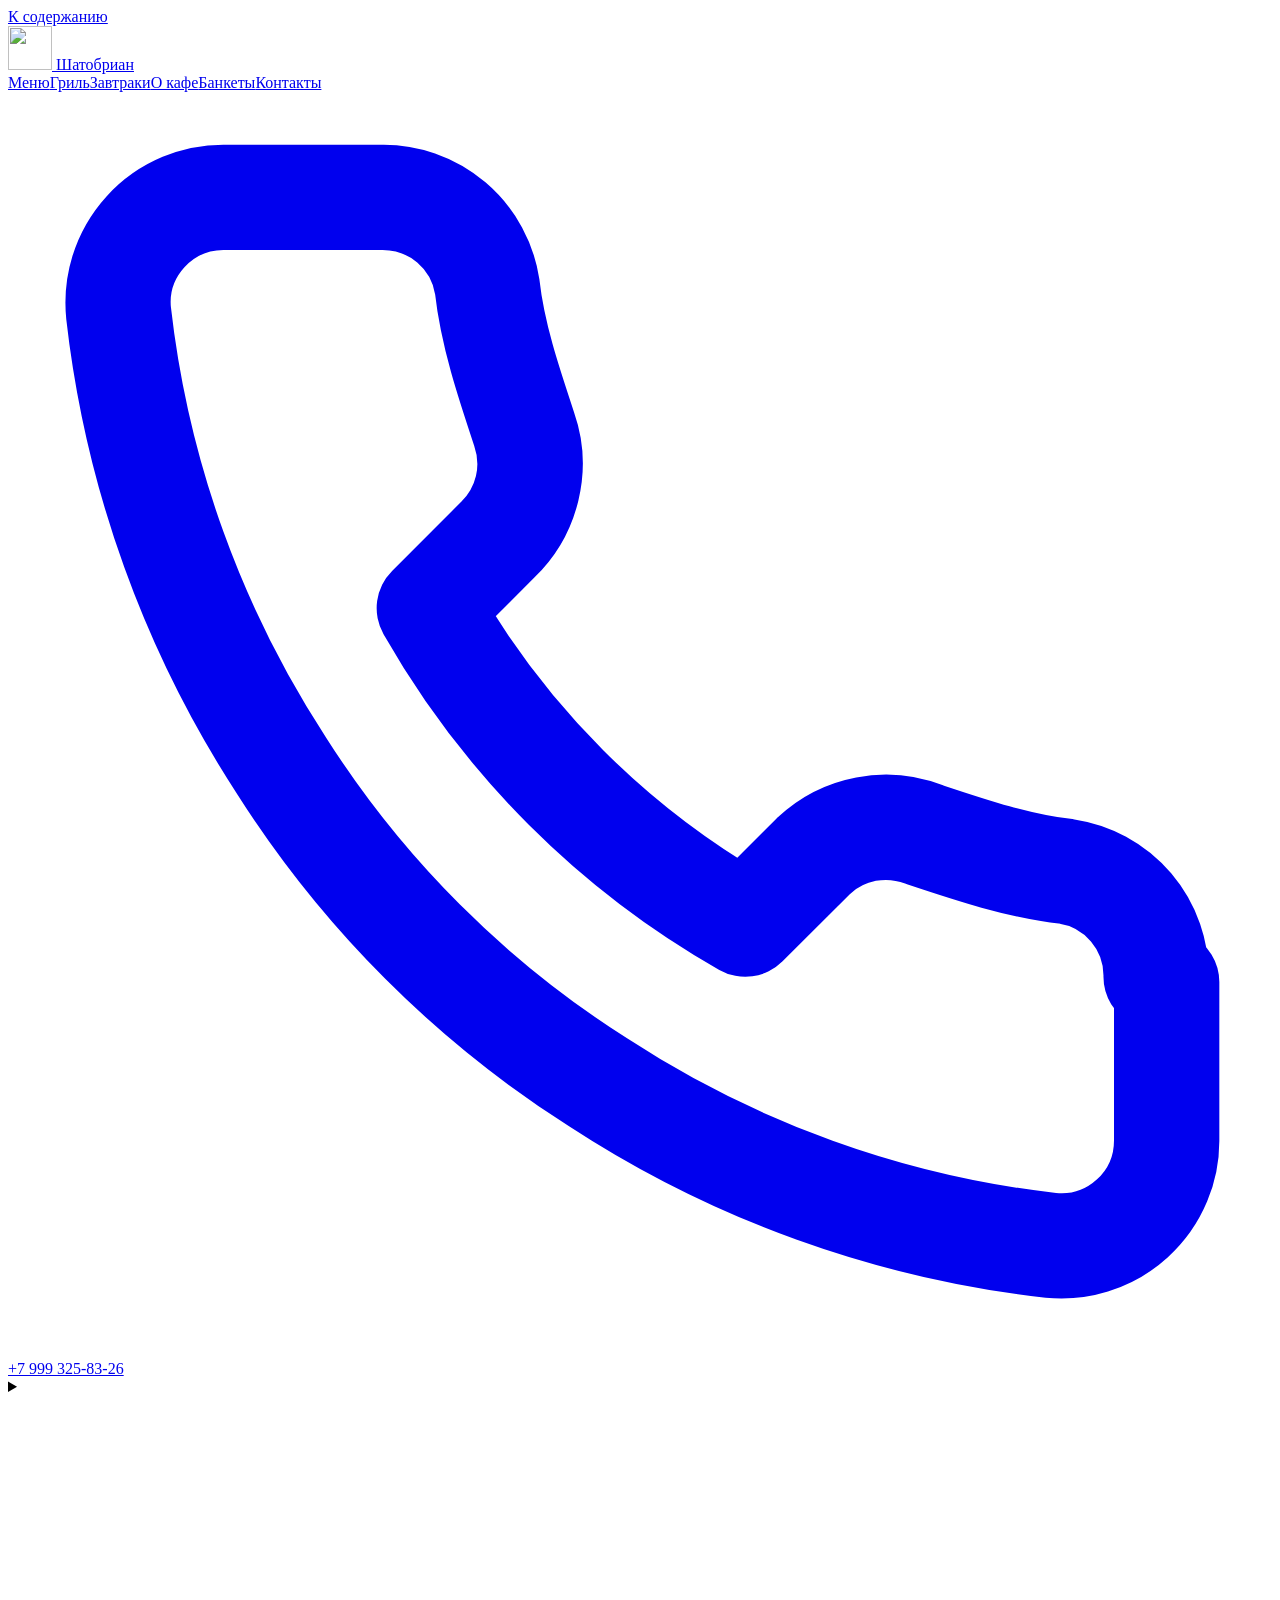
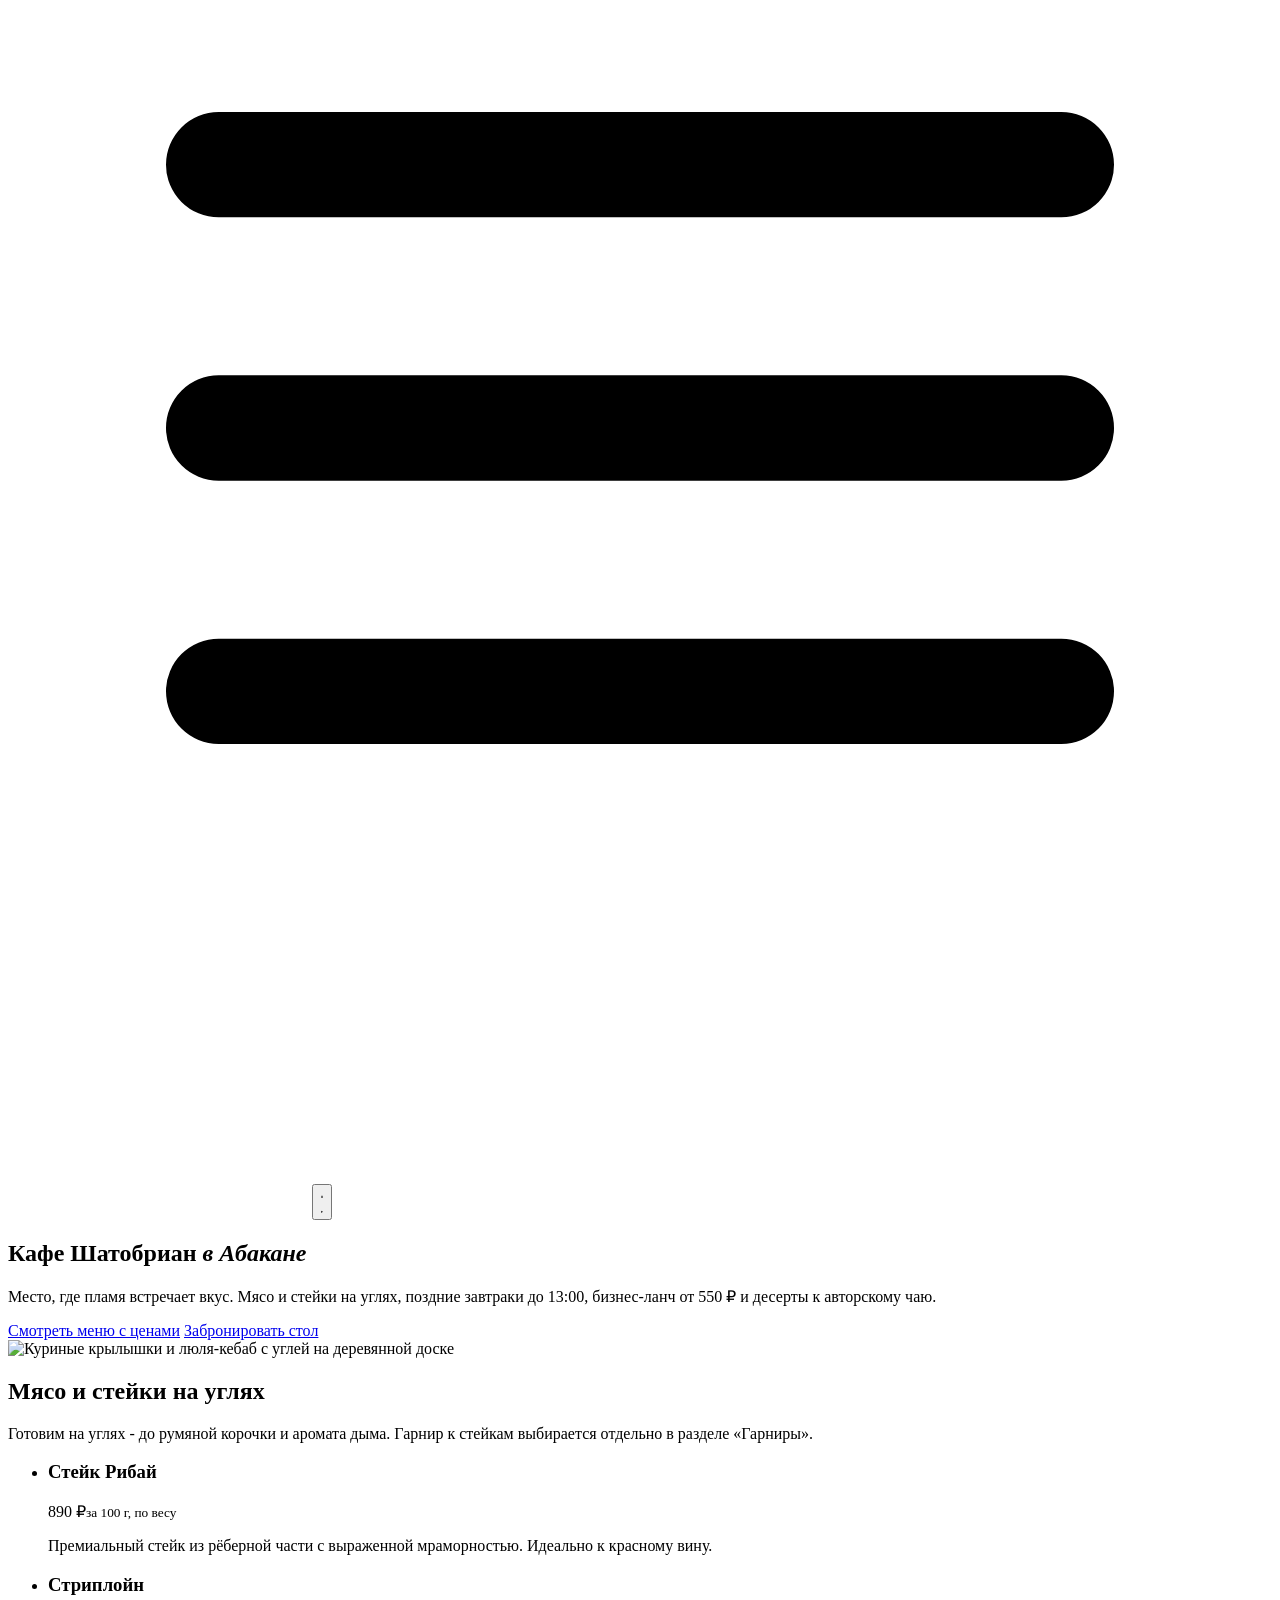
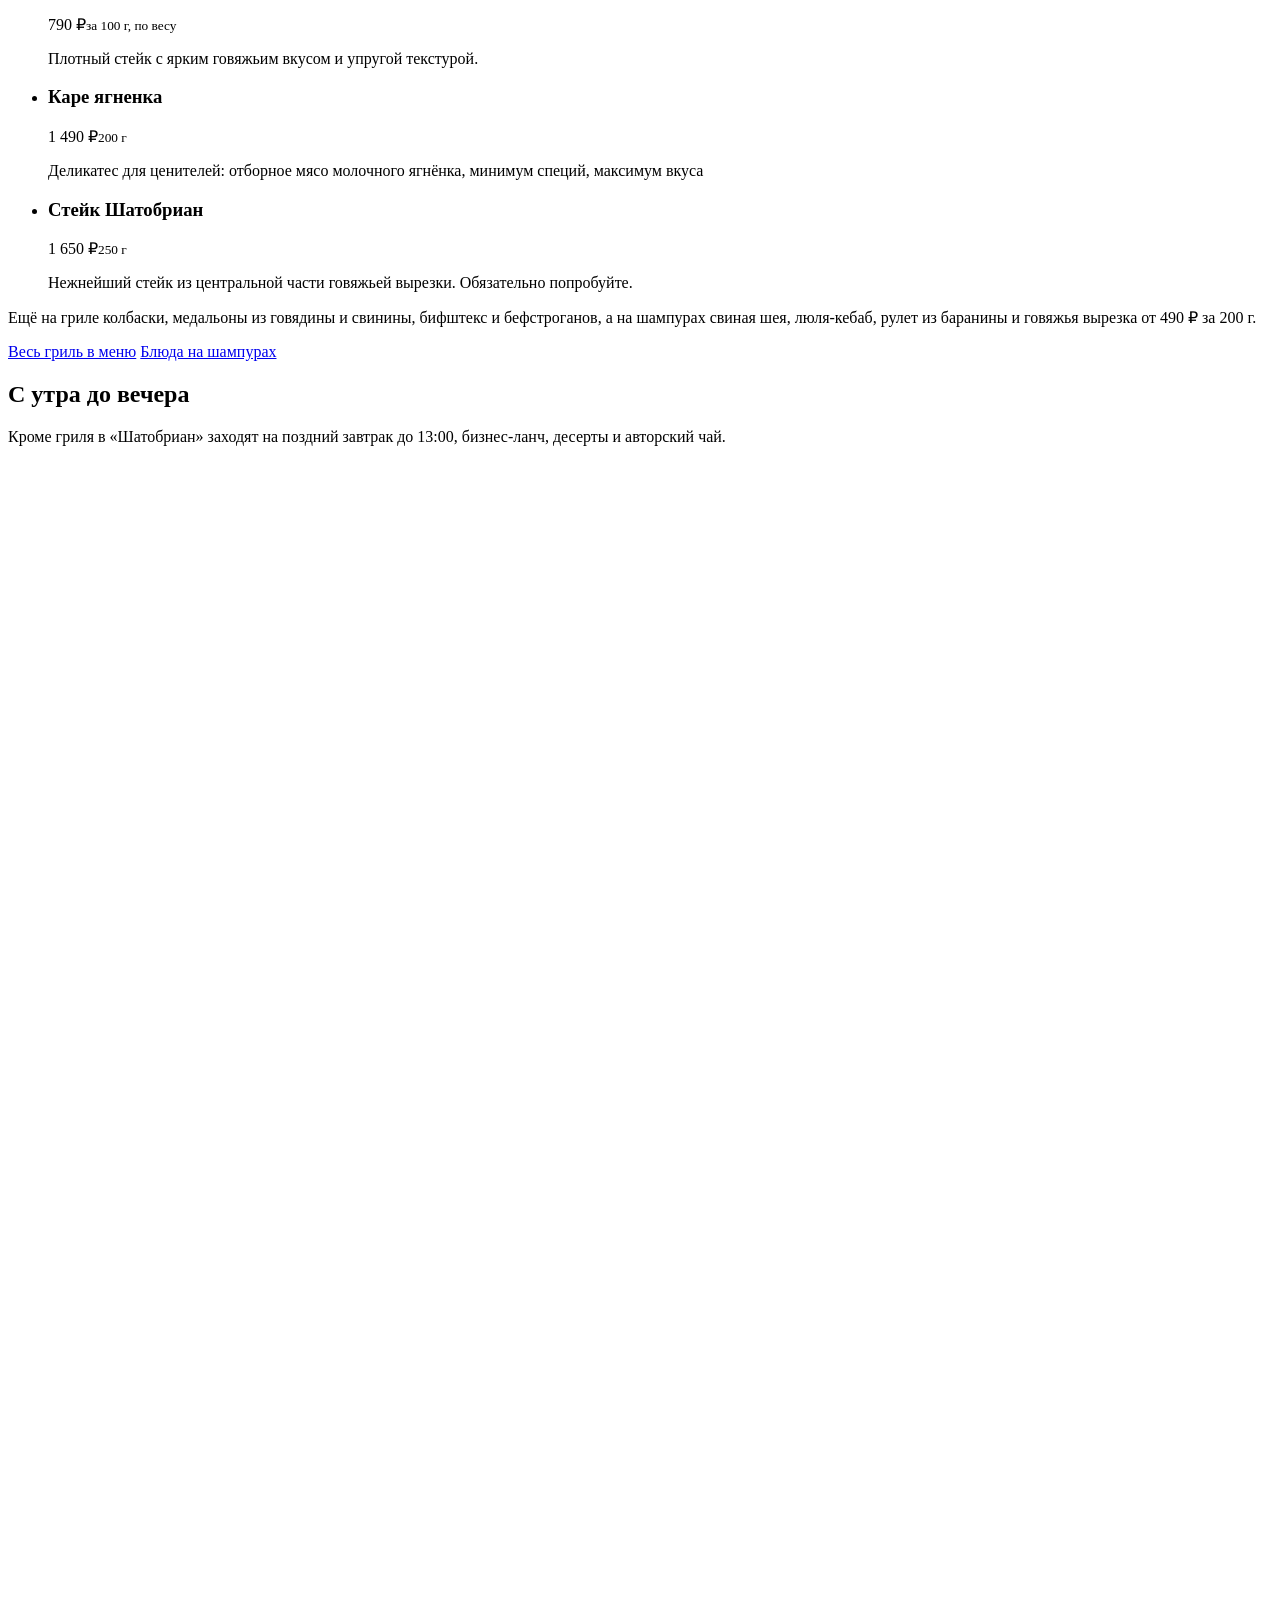
==== index.html @ 99c5f466 "Сайт кафе Шатобриан (Абакан): предпросмотр на GitHub Pages Co-Authored-By: Claude Opus 5.5 <noreply@" ====
<!DOCTYPE html><html lang="ru"> <head><meta name="robots" content="noindex, nofollow"><meta charset="utf-8"><meta name="viewport" content="width=device-width, initial-scale=1"><title>Кафе «Шатобриан» в Абакане: гриль, стейки и завтраки</title><meta name="description" content="Кафе «Шатобриан» на Чертыгашева, 112: мясо и стейки на углях, поздние завтраки до 13:00, бизнес-ланч от 550 ₽, десерты. Ежедневно 10:00-23:00."><link rel="canonical" href="https://shatobrian-abakan.ru/"><meta name="theme-color" content="#1e0a0c"><link rel="icon" href="/shatobrian/favicon.png" type="image/png"><link rel="apple-touch-icon" href="/shatobrian/apple-touch-icon.png"><meta property="og:type" content="website"><meta property="og:locale" content="ru_RU"><meta property="og:site_name" content="Кафе «Шатобриан»"><meta property="og:title" content="Кафе «Шатобриан» в Абакане: гриль, стейки и завтраки"><meta property="og:description" content="Кафе «Шатобриан» на Чертыгашева, 112: мясо и стейки на углях, поздние завтраки до 13:00, бизнес-ланч от 550 ₽, десерты. Ежедневно 10:00-23:00."><meta property="og:url" content="https://shatobrian-abakan.ru/"><meta property="og:image" content="https://shatobrian-abakan.ru/img/og.jpg"><meta property="og:image:width" content="1200"><meta property="og:image:height" content="630"><script type="application/ld+json">{"@context":"https://schema.org","@type":"Restaurant","@id":"https://shatobrian-abakan.ru/#restaurant","name":"Кафе «Шатобриан»","alternateName":"Шатобриан","slogan":"Место, где пламя встречает вкус","url":"https://shatobrian-abakan.ru/","logo":"https://shatobrian-abakan.ru/img/logo-320.webp","image":["https://shatobrian-abakan.ru/img/og.jpg","https://shatobrian-abakan.ru/img/steak-1440.webp","https://shatobrian-abakan.ru/img/hall-907.webp"],"telephone":"+7 999 325-83-26","email":"ms.shatobrian@mail.ru","address":{"@type":"PostalAddress","streetAddress":"ул. Чертыгашева, 112, 1 этаж, помещение 76","addressLocality":"Абакан","addressRegion":"Республика Хакасия","postalCode":"655017","addressCountry":"RU"},"geo":{"@type":"GeoCoordinates","latitude":53.724842,"longitude":91.441329},"openingHoursSpecification":[{"@type":"OpeningHoursSpecification","dayOfWeek":["Monday","Tuesday","Wednesday","Thursday","Friday","Saturday","Sunday"],"opens":"10:00","closes":"23:00"}],"servesCuisine":["Русская кухня","Европейская кухня","Гриль"],"priceRange":"Средний чек 1000 ₽","currenciesAccepted":"RUB","paymentAccepted":"Картой, наличными, по QR-коду и СБП","acceptsReservations":true,"hasMenu":"https://shatobrian-abakan.ru/menu/","sameAs":["https://2gis.ru/abakan/firm/70000001113504880","https://yandex.ru/maps/org/shatobrian/190250804180/","https://vk.com/club237452225"]}</script><script type="application/ld+json">{"@context":"https://schema.org","@type":"FAQPage","mainEntity":[{"@type":"Question","name":"Во сколько работает кафе?","acceptedAnswer":{"@type":"Answer","text":"Каждый день с 10:00 до 23:00, без выходных. Поздний завтрак подаём с 10:00 до 13:00."}},{"@type":"Question","name":"Как забронировать стол?","acceptedAnswer":{"@type":"Answer","text":"Позвоните по номеру +7 999 325-83-26. Если нужен VIP-зал или банкет, лучше позвонить заранее: согласуем дату, меню и рассадку."}},{"@type":"Question","name":"Сколько стоит ужин?","acceptedAnswer":{"@type":"Answer","text":"Средний чек около 1 000 ₽. Стейк Рибай стоит 890 ₽ за 100 г, бизнес-ланч от 550 ₽, завтраки от 190 ₽."}},{"@type":"Question","name":"Можно взять еду и кофе с собой?","acceptedAnswer":{"@type":"Answer","text":"Да. Блюда из меню готовим навынос, кофе и чай наливаем с собой."}},{"@type":"Question","name":"Как можно оплатить?","acceptedAnswer":{"@type":"Answer","text":"Картой, наличными, по QR-коду и СБП."}},{"@type":"Question","name":"Где вы находитесь?","acceptedAnswer":{"@type":"Answer","text":"ул. Чертыгашева, 112, 1 этаж, помещение 76. До остановки «Главпочтамт» 250 метров, около двух минут пешком."}},{"@type":"Question","name":"Можно прийти с детьми или с собакой?","acceptedAnswer":{"@type":"Answer","text":"Да. Для детей есть отдельное меню, с собакой тоже можно."}},{"@type":"Question","name":"Какие блюда готовите на углях?","acceptedAnswer":{"@type":"Answer","text":"Стейки Рибай и Стриплойн, каре ягнёнка, стейк Шатобриан, дорадо и сибас, а на шампурах свиную шею, люля-кебаб, рулет из баранины, куриные крылышки и говяжью вырезку."}}]}</script><link rel="stylesheet" href="/shatobrian/_astro/index.DuHH3NBN.css"></head> <body> <a class="skip" href="#main">К содержанию</a> <header class="header dark"> <div class="shell header__in"> <a class="brand" href="/shatobrian/" aria-label="Кафе «Шатобриан», на главную"> <img src="/shatobrian/img/logo-160.webp" width="44" height="44" alt="" aria-hidden="true"> <span>Шатобриан</span> </a> <nav class="nav" aria-label="Разделы сайта"> <a href="/shatobrian/menu/">Меню</a><a href="/shatobrian/menu/#gril">Гриль</a><a href="/shatobrian/menu/#zavtrak">Завтраки</a><a href="/shatobrian/#kafe">О кафе</a><a href="/shatobrian/#bankety">Банкеты</a><a href="/shatobrian/#kontakty">Контакты</a> </nav> <a class="btn btn--gold" href="tel:+79993258326" aria-label="Позвонить: +7 999 325-83-26"> <svg viewBox="0 0 24 24" fill="none" stroke="currentColor" stroke-width="2" stroke-linecap="round" stroke-linejoin="round" aria-hidden="true"><path d="M22 16.9v3a2 2 0 0 1-2.2 2 19.8 19.8 0 0 1-8.6-3.1 19.5 19.5 0 0 1-6-6A19.8 19.8 0 0 1 2.1 4.2 2 2 0 0 1 4.1 2h3a2 2 0 0 1 2 1.7c.1.9.4 1.8.7 2.7a2 2 0 0 1-.5 2.1L8 9.8a16 16 0 0 0 6 6l1.3-1.3a2 2 0 0 1 2.1-.4c.9.3 1.8.6 2.7.7a2 2 0 0 1 1.7 2z"></path></svg> <span>+7 999 325-83-26</span> </a> <details class="burger"> <summary aria-label="Открыть разделы сайта"> <svg viewBox="0 0 24 24" fill="none" stroke="currentColor" stroke-width="2" stroke-linecap="round" aria-hidden="true"><path d="M4 7h16M4 12h16M4 17h16"></path></svg> </summary> <nav class="burger__panel" aria-label="Разделы сайта"> <a href="/shatobrian/menu/">Меню</a><a href="/shatobrian/menu/#gril">Гриль</a><a href="/shatobrian/menu/#zavtrak">Завтраки</a><a href="/shatobrian/#kafe">О кафе</a><a href="/shatobrian/#bankety">Банкеты</a><a href="/shatobrian/#kontakty">Контакты</a> </nav> </details> </div> </header> <main id="main">  <section class="hero dark" aria-labelledby="hero-title"> <video class="hero__fire" muted loop playsinline preload="none" poster="/shatobrian/img/fire-poster.webp" aria-hidden="true" data-fire data-src="/shatobrian/video/fire-1280.mp4" data-src-small="/shatobrian/video/fire-640.mp4"></video> <button class="hero__pause" type="button" aria-label="Остановить видео костра" data-fire-toggle> <svg class="i-pause" viewBox="0 0 24 24" aria-hidden="true"><path d="M7 5h3.5v14H7zM13.5 5H17v14h-3.5z"></path></svg> <svg class="i-play" viewBox="0 0 24 24" aria-hidden="true"><path d="M8 5v14l11-7z"></path></svg> </button> <div class="shell grid hero__in"> <div class="hero__text"> <h1 id="hero-title">Кафе Шатобриан <em>в Абакане</em></h1> <p class="hero__lead">Место, где пламя встречает вкус. Мясо и стейки на углях, поздние завтраки до 13:00, бизнес-ланч от 550&nbsp;₽ и десерты к&nbsp;авторскому чаю.</p> <div class="hero__actions"> <a class="btn btn--gold" href="/shatobrian/menu/">Смотреть меню с ценами</a> <a class="btn btn--line" href="tel:+79993258326">Забронировать стол</a> </div> </div> </div> </section> <section class="section" id="gril" aria-labelledby="gril-title"> <div class="shell grid"> <div class="grill__photo"> <img src="/shatobrian/img/kebab-1440.webp" srcset="/shatobrian/img/kebab-480.webp 480w, /shatobrian/img/kebab-960.webp 960w, /shatobrian/img/kebab-1440.webp 1440w" sizes="(max-width: 900px) 100vw, 50vw" width="1440" height="1800" alt="Куриные крылышки и люля-кебаб с углей на деревянной доске" style="object-position:50% 40%" loading="lazy" decoding="async"> </div> <div class="grill__body"> <h2 id="gril-title">Мясо и стейки на углях</h2> <p>Готовим на углях - до румяной корочки и аромата дыма. Гарнир к стейкам выбирается отдельно в разделе «Гарниры».</p> <ul class="steaks"> <li class="steak"> <h3>Стейк Рибай</h3> <div class="steak__price">890 ₽<small>за 100 г, по весу</small></div> <p>Премиальный стейк из рёберной части с выраженной мраморностью. Идеально к красному вину.</p> </li><li class="steak"> <h3>Стриплойн</h3> <div class="steak__price">790 ₽<small>за 100 г, по весу</small></div> <p>Плотный стейк с ярким говяжьим вкусом и упругой текстурой.</p> </li><li class="steak"> <h3>Каре ягненка</h3> <div class="steak__price">1 490 ₽<small>200 г</small></div> <p>Деликатес для ценителей: отборное мясо молочного ягнёнка, минимум специй, максимум вкуса</p> </li><li class="steak"> <h3>Стейк Шатобриан</h3> <div class="steak__price">1 650 ₽<small>250 г</small></div> <p>Нежнейший стейк из центральной части говяжьей вырезки. Обязательно попробуйте.</p> </li> </ul> <p>Ещё на гриле колбаски, медальоны из говядины и свинины, бифштекс и бефстроганов, а на шампурах свиная шея, люля-кебаб, рулет из баранины и говяжья вырезка от 490&nbsp;₽ за 200&nbsp;г.</p> <div class="hero__actions"> <a class="btn btn--accent" href="/shatobrian/menu/#gril">Весь гриль в меню</a> <a class="btn btn--ghost" href="/shatobrian/menu/#shampury">Блюда на шампурах</a> </div> </div> </div> </section> <section class="section day" aria-labelledby="day-title"> <div class="shell grid day__grid"> <div class="section__head"> <h2 id="day-title">С утра до вечера</h2> <p>Кроме гриля в «Шатобриан» заходят на поздний завтрак до 13:00, бизнес-ланч, десерты и авторский чай.</p> </div> <a class="tile tile--a" href="/shatobrian/menu/#zavtrak"> <img src="/shatobrian/img/shakshuka-1440.webp" srcset="/shatobrian/img/shakshuka-480.webp 480w, /shatobrian/img/shakshuka-960.webp 960w, /shatobrian/img/shakshuka-1440.webp 1440w" sizes="(max-width: 900px) 100vw, 58vw" width="1440" height="2160" alt="Шакшука по-восточному в чугунной сковороде" style="object-position:50% 86%" loading="lazy" decoding="async"> <div class="tile__body"> <h3>Поздний завтрак до 13:00</h3> <p>Каша на выбор, нежные сырники, шакшука по-восточному, английский завтрак, драники и вафля с форелью и яйцом пашот. К завтраку можно добавить бекон, авокадо или ягоды. <span class="price-from">От 190 ₽</span></p> <span class="tile__more">Завтраки в меню</span> </div> </a> <a class="tile tile--b" href="tel:+79993258326"> <img src="/shatobrian/img/borsch-1440.webp" srcset="/shatobrian/img/borsch-480.webp 480w, /shatobrian/img/borsch-960.webp 960w, /shatobrian/img/borsch-1440.webp 1440w" sizes="(max-width: 900px) 100vw, 42vw" width="1440" height="960" alt="Борщ традиционный со сметаной и бородинским хлебом" loading="lazy" decoding="async"> <div class="tile__body"> <h3>Бизнес-ланч от 550&nbsp;₽</h3> <p>Обед из нескольких блюд в середине дня. Что входит в ланч сегодня, подскажем по телефону.</p> <span class="tile__more">Позвонить: +7 999 325-83-26</span> </div> </a> <a class="tile tile--c" href="/shatobrian/menu/#chai"> <img src="/shatobrian/img/mulled-1056.webp" srcset="/shatobrian/img/mulled-480.webp 480w, /shatobrian/img/mulled-960.webp 960w, /shatobrian/img/mulled-1056.webp 1056w" sizes="(max-width: 900px) 100vw, 42vw" width="1056" height="1584" alt="Авторский чай с ягодами, апельсином и корицей" loading="lazy" decoding="async"> <div class="tile__body"> <h3>Авторский чай и кофе</h3> <p>Брусничный, облепиховый, имбирный и ещё три авторских чая по 500 мл, кофе фирменной обжарки из 100% арабики, безалкогольный глинтвейн, какао и лимонады. <span class="price-from">Кофе от 140 ₽</span></p> <span class="tile__more">Напитки в меню</span> </div> </a> <a class="tile tile--d" href="/shatobrian/menu/#deserty"> <img src="/shatobrian/img/dessert-1440.webp" srcset="/shatobrian/img/dessert-480.webp 480w, /shatobrian/img/dessert-960.webp 960w, /shatobrian/img/dessert-1440.webp 1440w" sizes="(max-width: 900px) 100vw, 58vw" width="1440" height="1023" alt="Пирог со сметанным кремом, брусникой и шариком мороженого" loading="lazy" decoding="async"> <div class="tile__body"> <h3>Сладкий финал</h3> <p>Яблочный штрудель, шоколадный фондан, тирамису, таёжный десерт и пирог с брусникой и мороженым. <span class="price-from">От 250 ₽</span></p> <span class="tile__more">Десерты в меню</span> </div> </a> </div> </section> <section class="section" id="kafe" aria-labelledby="kafe-title"> <div class="shell grid"> <div class="hall__box"> <div class="hall__text"> <h2 id="kafe-title">Кафе на Чертыгашева, 112</h2> <p>«Шатобриан» работает в центре Абакана, на первом этаже дома на улице Чертыгашева. Готовим русскую и европейскую кухню, а сердце кухни - угли: на них жарятся стейки, рыба и шашлык.</p> <p>Днём сюда заходят на поздний завтрак и бизнес-ланч, вечером на ужин со стейком и бокалом из винной карты. Для детей есть своё меню, с собакой пускаем.</p> <ul class="chips" aria-label="Что есть в кафе"> <li>VIP-зал</li><li>Банкеты и поминальные обеды</li><li>Заказ столиков</li><li>Еда навынос, кофе и чай с собой</li><li>Wi-Fi для гостей</li> </ul> </div> <div class="hall__photos"> <figure class="p1"><img src="/shatobrian/img/sofas-907.webp" srcset="/shatobrian/img/sofas-480.webp 480w, /shatobrian/img/sofas-907.webp 907w" sizes="(max-width: 1100px) 60vw, 30vw" width="907" height="910" alt="Зал кафе «Шатобриан»: диваны, столы и лампы с абажурами" loading="lazy" decoding="async"></figure> <figure class="p2"><img src="/shatobrian/img/hall-907.webp" srcset="/shatobrian/img/hall-480.webp 480w, /shatobrian/img/hall-907.webp 907w" sizes="(max-width: 1100px) 40vw, 20vw" width="907" height="910" alt="Столик у витрины с посудой в зале кафе" loading="lazy" decoding="async"></figure> <figure class="p3"><img src="/shatobrian/img/facade-907.webp" srcset="/shatobrian/img/facade-480.webp 480w, /shatobrian/img/facade-907.webp 907w" sizes="(max-width: 1100px) 40vw, 20vw" width="907" height="910" alt="Вход в кафе «Шатобриан» с вывеской на улице Чертыгашева" loading="lazy" decoding="async"><figcaption>Вход с улицы</figcaption></figure> </div> <ul class="facts hall__facts" aria-label="Коротко о кафе"> <li class="fact"><b>10:00-23:00</b><span class="status" data-status data-open="0">каждый день</span></li> <li class="fact"><b>250 м</b><span>от остановки «Главпочтамт»</span></li> <li class="fact"><b>1 000 ₽</b><span>средний чек</span></li> <li class="fact"><b>4,7</b><span><a class="link" href="https://2gis.ru/abakan/firm/70000001113504880/tab/reviews" rel="noopener" target="_blank">51 оценка в 2ГИС</a></span></li> </ul> </div> </div> </section> <section class="section" id="bankety" aria-labelledby="bankety-title"> <div class="shell grid"> <div class="banq__photo"> <img src="/shatobrian/img/bruschetta-835.webp" srcset="/shatobrian/img/bruschetta-480.webp 480w, /shatobrian/img/bruschetta-835.webp 835w" sizes="(max-width: 900px) 100vw, 40vw" width="835" height="1252" alt="Брускетты с форелью, ростбифом и беконом и бокал белого вина" style="object-position:50% 100%" loading="lazy" decoding="async"> </div> <div class="banq__body"> <h2 id="bankety-title">Банкеты, VIP-зал и поминальные обеды</h2> <p>Соберём стол для праздника, деловой встречи или поминок. Дату, меню и рассадку обсудим по телефону.</p> <ul class="banq__list"> <li><b>Мясная тарелка</b><span>1,5 кг с углей на 3-4 человека: свиная шея, говяжья вырезка, люля-кебаб, крылышки и овощи. 4&nbsp;100&nbsp;₽, по предзаказу.</span></li> </ul> <div class="banq__actions"> <a class="btn btn--accent" href="tel:+79993258326">Обсудить банкет: <span class="nowrap">+7 999 325-83-26</span></a> <a class="btn btn--ghost" href="mailto:ms.shatobrian@mail.ru">Написать на почту</a> </div> </div> </div> </section> <section class="section faq day" aria-labelledby="faq-title"> <div class="shell grid"> <div class="section__head"> <h2 id="faq-title">Частые вопросы</h2> <p>Если ответа нет, позвоните: +7 999 325-83-26. Отвечаем с 10:00 до 23:00.</p> </div> <div class="faq__list"> <details> <summary>Во сколько работает кафе?</summary> <p>Каждый день с 10:00 до 23:00, без выходных. Поздний завтрак подаём с 10:00 до 13:00.</p> </details><details> <summary>Как забронировать стол?</summary> <p>Позвоните по номеру +7 999 325-83-26. Если нужен VIP-зал или банкет, лучше позвонить заранее: согласуем дату, меню и рассадку.</p> </details><details> <summary>Сколько стоит ужин?</summary> <p>Средний чек около 1 000 ₽. Стейк Рибай стоит 890 ₽ за 100 г, бизнес-ланч от 550 ₽, завтраки от 190 ₽.</p> </details><details> <summary>Можно взять еду и кофе с собой?</summary> <p>Да. Блюда из меню готовим навынос, кофе и чай наливаем с собой.</p> </details><details> <summary>Как можно оплатить?</summary> <p>Картой, наличными, по QR-коду и СБП.</p> </details><details> <summary>Где вы находитесь?</summary> <p>ул. Чертыгашева, 112, 1 этаж, помещение 76. До остановки «Главпочтамт» 250 метров, около двух минут пешком.</p> </details><details> <summary>Можно прийти с детьми или с собакой?</summary> <p>Да. Для детей есть отдельное меню, с собакой тоже можно.</p> </details><details> <summary>Какие блюда готовите на углях?</summary> <p>Стейки Рибай и Стриплойн, каре ягнёнка, стейк Шатобриан, дорадо и сибас, а на шампурах свиную шею, люля-кебаб, рулет из баранины, куриные крылышки и говяжью вырезку.</p> </details> </div> </div> </section> <section class="section dark" id="kontakty" aria-labelledby="kontakty-title"> <div class="shell grid"> <div class="contacts__info"> <h2 id="kontakty-title">Как нас найти</h2> <dl class="contacts__rows"> <div><dt>Адрес</dt><dd>Абакан, ул. Чертыгашева, 112, 1 этаж, помещение 76</dd></div> <div><dt>Часы работы</dt><dd>Ежедневно 10:00-23:00</dd></div> <div><dt>Телефон и бронь</dt><dd><a href="tel:+79993258326">+7 999 325-83-26</a></dd></div> <div><dt>Почта</dt><dd><a href="mailto:ms.shatobrian@mail.ru">ms.shatobrian@mail.ru</a></dd></div> <div><dt>Как добраться</dt><dd>Остановка «Главпочтамт» в 250 м, 2 минуты пешком</dd></div> </dl> <div class="contacts__actions"> <a class="btn btn--gold" href="https://yandex.ru/maps/?rtext=~53.724842%2C91.441329&rtt=auto" rel="noopener" target="_blank">Построить маршрут</a> <a class="btn btn--line" href="tel:+79993258326">Позвонить</a> </div> </div> <div class="contacts__map"> <iframe src="https://yandex.ru/map-widget/v1/?ll=91.441329%2C53.724842&z=16&mode=search&oid=190250804180&ol=biz" title="Кафе «Шатобриан» на карте Абакана" loading="lazy" allowfullscreen referrerpolicy="no-referrer-when-downgrade"></iframe> </div> </div> </section> <script type="module">const r=document.querySelector("[data-status]");if(r){const t=new Date,s=(t.getUTCHours()+7)%24+t.getUTCMinutes()/60,o=s>=10&&s<23;r.dataset.open=o?"1":"0",r.textContent=o?"сейчас открыто, каждый день":"сейчас закрыто, откроемся в 10:00"}const a=document.querySelector(".hero"),e=document.querySelector("[data-fire]"),n=document.querySelector("[data-fire-toggle]");if(a&&e&&n){let t=matchMedia("(prefers-reduced-motion: reduce)").matches;try{const c=localStorage.getItem("fire-still");c!==null&&(t=c==="1")}catch{}let s=!0;const o=()=>{if(t||!s){e.pause();return}const c=navigator.connection?.saveData;e.getAttribute("src")||(e.src=(c?e.dataset.srcSmall:e.dataset.src)??""),e.play().catch(()=>{})},l=()=>{a.classList.toggle("is-still",t),n.setAttribute("aria-label",t?"Включить видео костра":"Остановить видео костра"),o()};n.addEventListener("click",()=>{t=!t;try{localStorage.setItem("fire-still",t?"1":"0")}catch{}l()}),new IntersectionObserver(([c])=>{s=c.isIntersecting,o()}).observe(a),l()}</script>  </main> <footer class="footer dark"> <div class="shell grid footer__in"> <div class="footer__brand"> <img src="/shatobrian/img/logo-160.webp" width="72" height="72" alt="Логотип кафе «Шатобриан»" loading="lazy"> <p>ул. Чертыгашева, 112, Абакан<br>Ежедневно 10:00-23:00<br><a href="tel:+79993258326">+7 999 325-83-26</a></p> </div> <nav class="footer__nav" aria-label="Разделы сайта в подвале"> <a href="/shatobrian/menu/">Меню</a><a href="/shatobrian/menu/#gril">Гриль</a><a href="/shatobrian/menu/#zavtrak">Завтраки</a><a href="/shatobrian/#kafe">О кафе</a><a href="/shatobrian/#bankety">Банкеты</a><a href="/shatobrian/#kontakty">Контакты</a> </nav> <div class="footer__links"> <a href="https://2gis.ru/abakan/firm/70000001113504880" rel="noopener" target="_blank">2ГИС</a> <a href="https://yandex.ru/maps/org/shatobrian/190250804180/" rel="noopener" target="_blank">Яндекс Карты</a> <a href="https://vk.com/club237452225" rel="noopener" target="_blank">ВКонтакте</a> </div> <div class="footer__bottom"> <p class="footer__copy">© 2026 Кафе «Шатобриан», Абакан. Цены на сайте по меню октября 2026 года, актуальные уточняйте у официанта.</p> <p class="footer__made">Сайт сделан <a href="https://landing-page24.ru/" target="_blank" rel="noopener">веб-студией Будин</a></p> </div> </div> </footer>  </body> </html>
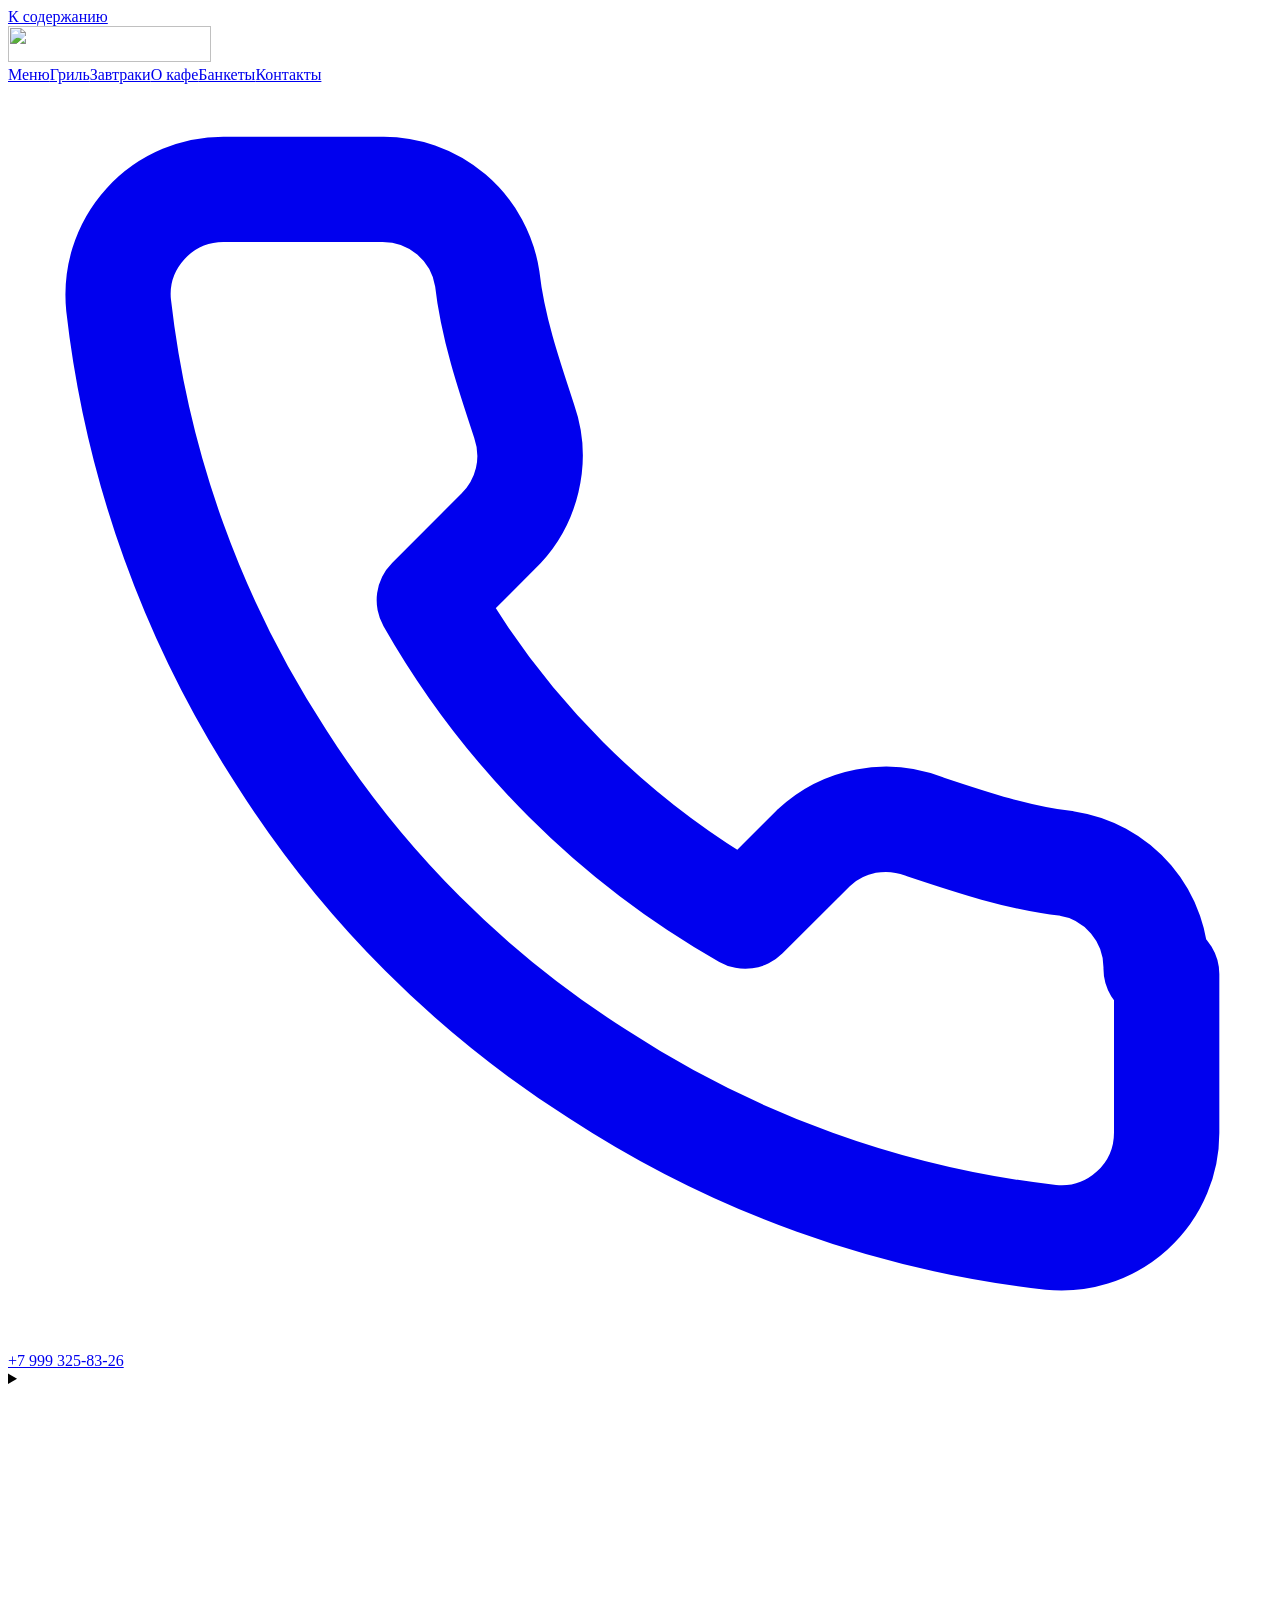
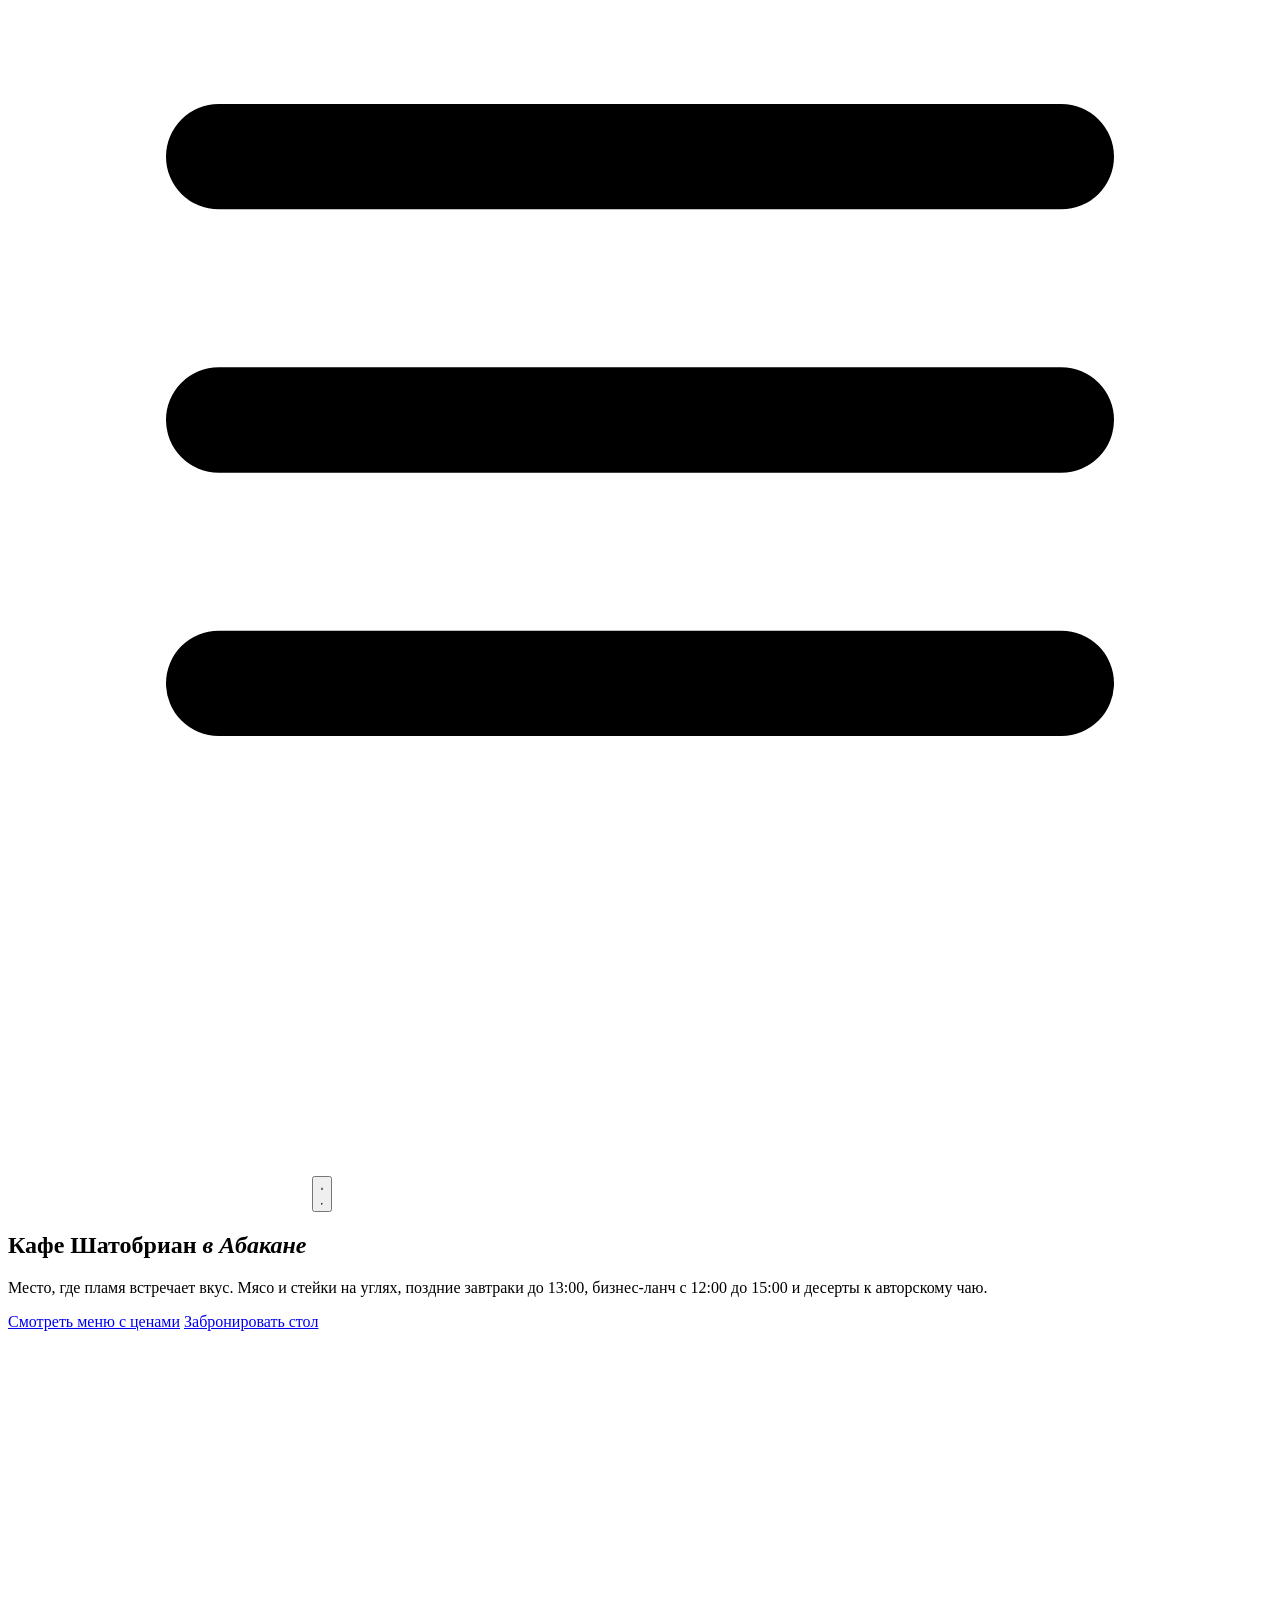
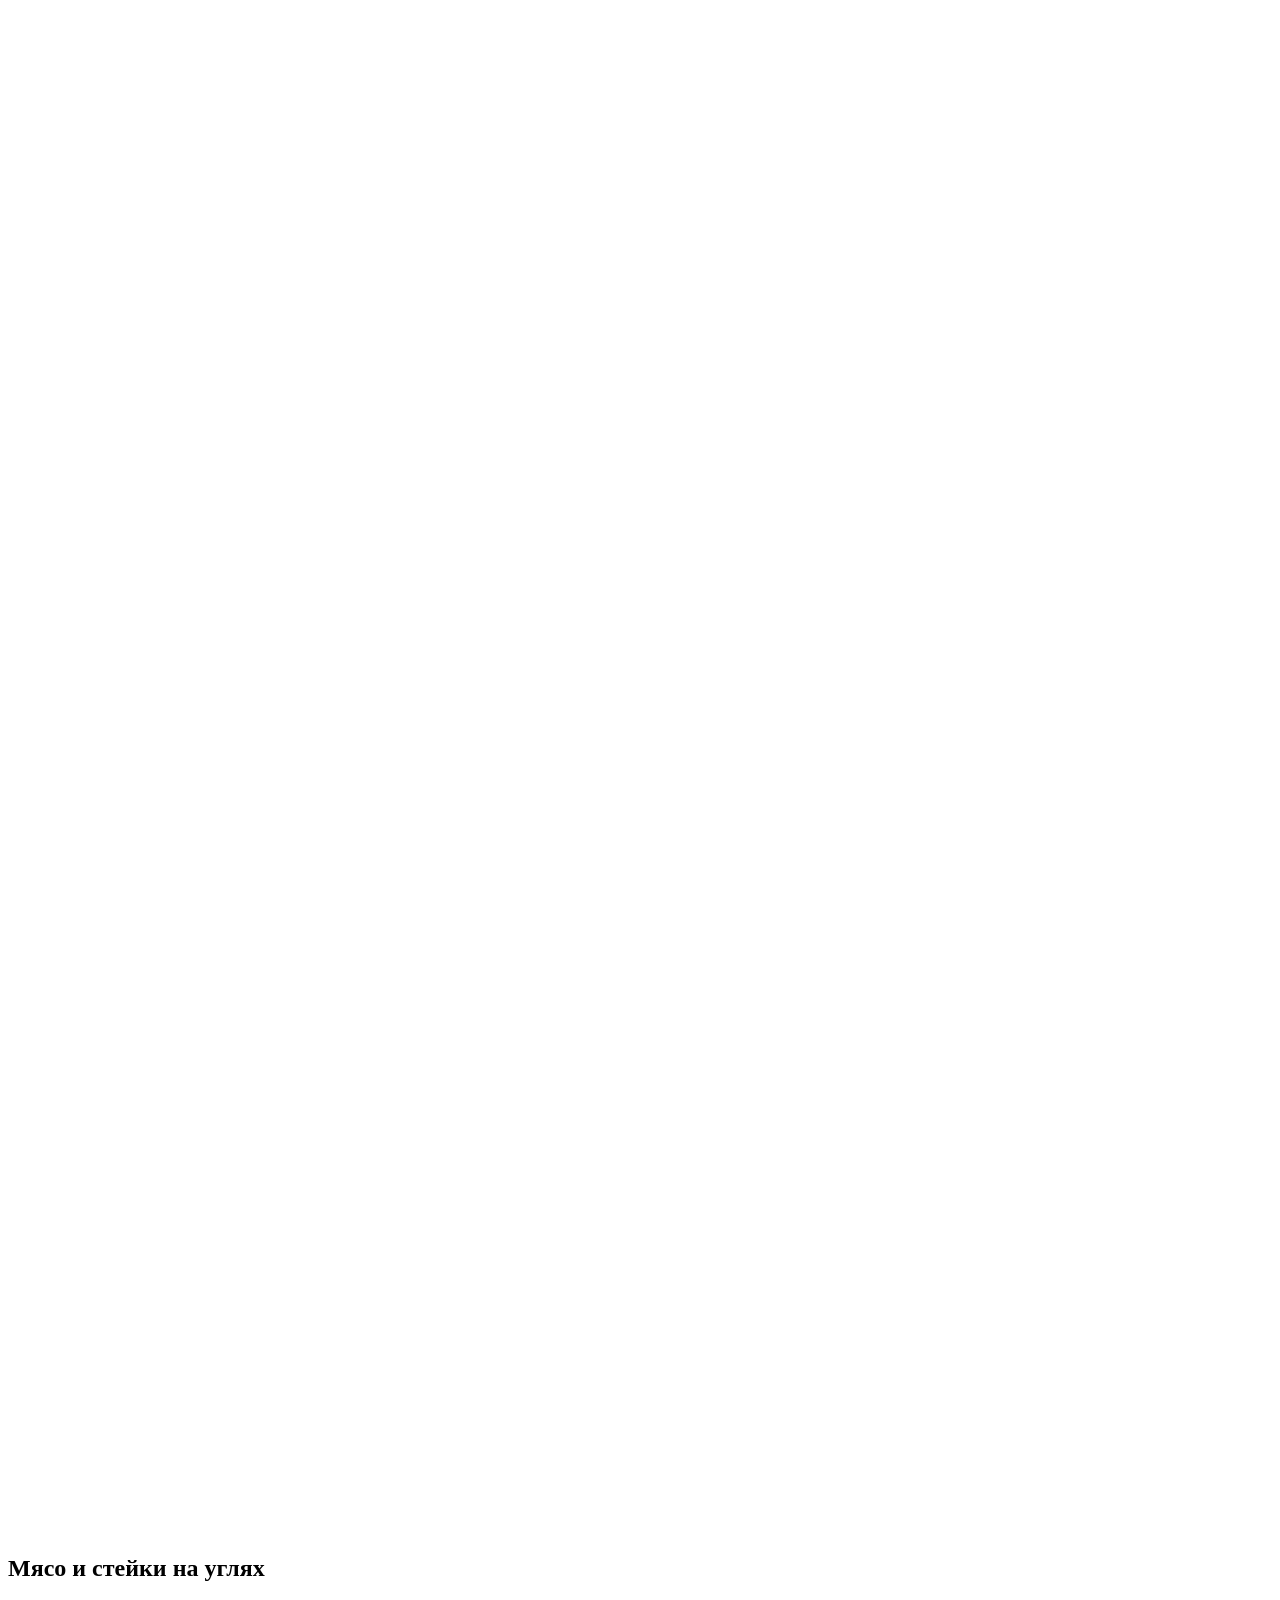
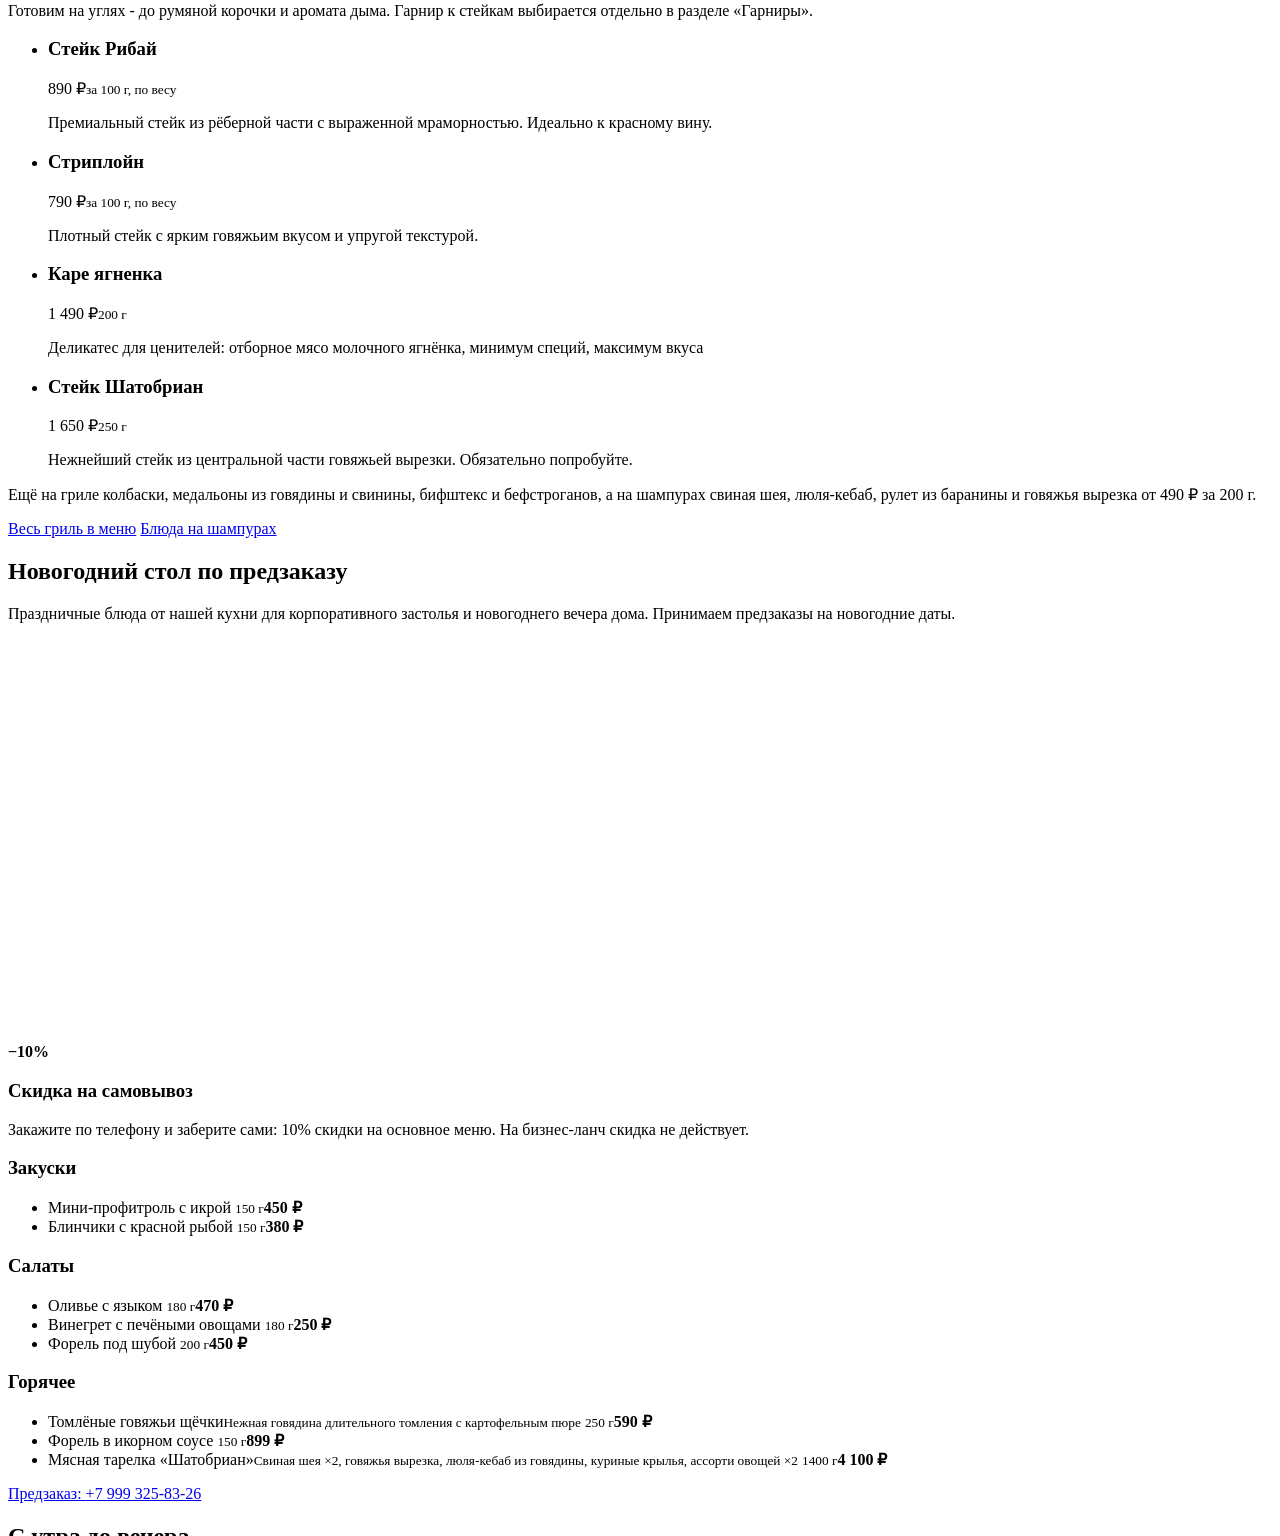
==== commit 0ecfe36c: "Ответ клиента: детское меню, новогодний стол, скидка на самовывоз, ланч, лимонады, логотипы, ВК Co-A" ====
--- a/index.html
+++ b/index.html
@@ -1 +1 @@
-<!DOCTYPE html><html lang="ru"> <head><meta name="robots" content="noindex, nofollow"><meta charset="utf-8"><meta name="viewport" content="width=device-width, initial-scale=1"><title>Кафе «Шатобриан» в Абакане: гриль, стейки и завтраки</title><meta name="description" content="Кафе «Шатобриан» на Чертыгашева, 112: мясо и стейки на углях, поздние завтраки до 13:00, бизнес-ланч от 550 ₽, десерты. Ежедневно 10:00-23:00."><link rel="canonical" href="https://shatobrian-abakan.ru/"><meta name="theme-color" content="#1e0a0c"><link rel="icon" href="/shatobrian/favicon.png" type="image/png"><link rel="apple-touch-icon" href="/shatobrian/apple-touch-icon.png"><meta property="og:type" content="website"><meta property="og:locale" content="ru_RU"><meta property="og:site_name" content="Кафе «Шатобриан»"><meta property="og:title" content="Кафе «Шатобриан» в Абакане: гриль, стейки и завтраки"><meta property="og:description" content="Кафе «Шатобриан» на Чертыгашева, 112: мясо и стейки на углях, поздние завтраки до 13:00, бизнес-ланч от 550 ₽, десерты. Ежедневно 10:00-23:00."><meta property="og:url" content="https://shatobrian-abakan.ru/"><meta property="og:image" content="https://shatobrian-abakan.ru/img/og.jpg"><meta property="og:image:width" content="1200"><meta property="og:image:height" content="630"><script type="application/ld+json">{"@context":"https://schema.org","@type":"Restaurant","@id":"https://shatobrian-abakan.ru/#restaurant","name":"Кафе «Шатобриан»","alternateName":"Шатобриан","slogan":"Место, где пламя встречает вкус","url":"https://shatobrian-abakan.ru/","logo":"https://shatobrian-abakan.ru/img/logo-320.webp","image":["https://shatobrian-abakan.ru/img/og.jpg","https://shatobrian-abakan.ru/img/steak-1440.webp","https://shatobrian-abakan.ru/img/hall-907.webp"],"telephone":"+7 999 325-83-26","email":"ms.shatobrian@mail.ru","address":{"@type":"PostalAddress","streetAddress":"ул. Чертыгашева, 112, 1 этаж, помещение 76","addressLocality":"Абакан","addressRegion":"Республика Хакасия","postalCode":"655017","addressCountry":"RU"},"geo":{"@type":"GeoCoordinates","latitude":53.724842,"longitude":91.441329},"openingHoursSpecification":[{"@type":"OpeningHoursSpecification","dayOfWeek":["Monday","Tuesday","Wednesday","Thursday","Friday","Saturday","Sunday"],"opens":"10:00","closes":"23:00"}],"servesCuisine":["Русская кухня","Европейская кухня","Гриль"],"priceRange":"Средний чек 1000 ₽","currenciesAccepted":"RUB","paymentAccepted":"Картой, наличными, по QR-коду и СБП","acceptsReservations":true,"hasMenu":"https://shatobrian-abakan.ru/menu/","sameAs":["https://2gis.ru/abakan/firm/70000001113504880","https://yandex.ru/maps/org/shatobrian/190250804180/","https://vk.com/club237452225"]}</script><script type="application/ld+json">{"@context":"https://schema.org","@type":"FAQPage","mainEntity":[{"@type":"Question","name":"Во сколько работает кафе?","acceptedAnswer":{"@type":"Answer","text":"Каждый день с 10:00 до 23:00, без выходных. Поздний завтрак подаём с 10:00 до 13:00."}},{"@type":"Question","name":"Как забронировать стол?","acceptedAnswer":{"@type":"Answer","text":"Позвоните по номеру +7 999 325-83-26. Если нужен VIP-зал или банкет, лучше позвонить заранее: согласуем дату, меню и рассадку."}},{"@type":"Question","name":"Сколько стоит ужин?","acceptedAnswer":{"@type":"Answer","text":"Средний чек около 1 000 ₽. Стейк Рибай стоит 890 ₽ за 100 г, бизнес-ланч от 550 ₽, завтраки от 190 ₽."}},{"@type":"Question","name":"Можно взять еду и кофе с собой?","acceptedAnswer":{"@type":"Answer","text":"Да. Блюда из меню готовим навынос, кофе и чай наливаем с собой."}},{"@type":"Question","name":"Как можно оплатить?","acceptedAnswer":{"@type":"Answer","text":"Картой, наличными, по QR-коду и СБП."}},{"@type":"Question","name":"Где вы находитесь?","acceptedAnswer":{"@type":"Answer","text":"ул. Чертыгашева, 112, 1 этаж, помещение 76. До остановки «Главпочтамт» 250 метров, около двух минут пешком."}},{"@type":"Question","name":"Можно прийти с детьми или с собакой?","acceptedAnswer":{"@type":"Answer","text":"Да. Для детей есть отдельное меню, с собакой тоже можно."}},{"@type":"Question","name":"Какие блюда готовите на углях?","acceptedAnswer":{"@type":"Answer","text":"Стейки Рибай и Стриплойн, каре ягнёнка, стейк Шатобриан, дорадо и сибас, а на шампурах свиную шею, люля-кебаб, рулет из баранины, куриные крылышки и говяжью вырезку."}}]}</script><link rel="stylesheet" href="/shatobrian/_astro/index.DuHH3NBN.css"></head> <body> <a class="skip" href="#main">К содержанию</a> <header class="header dark"> <div class="shell header__in"> <a class="brand" href="/shatobrian/" aria-label="Кафе «Шатобриан», на главную"> <img src="/shatobrian/img/logo-160.webp" width="44" height="44" alt="" aria-hidden="true"> <span>Шатобриан</span> </a> <nav class="nav" aria-label="Разделы сайта"> <a href="/shatobrian/menu/">Меню</a><a href="/shatobrian/menu/#gril">Гриль</a><a href="/shatobrian/menu/#zavtrak">Завтраки</a><a href="/shatobrian/#kafe">О кафе</a><a href="/shatobrian/#bankety">Банкеты</a><a href="/shatobrian/#kontakty">Контакты</a> </nav> <a class="btn btn--gold" href="tel:+79993258326" aria-label="Позвонить: +7 999 325-83-26"> <svg viewBox="0 0 24 24" fill="none" stroke="currentColor" stroke-width="2" stroke-linecap="round" stroke-linejoin="round" aria-hidden="true"><path d="M22 16.9v3a2 2 0 0 1-2.2 2 19.8 19.8 0 0 1-8.6-3.1 19.5 19.5 0 0 1-6-6A19.8 19.8 0 0 1 2.1 4.2 2 2 0 0 1 4.1 2h3a2 2 0 0 1 2 1.7c.1.9.4 1.8.7 2.7a2 2 0 0 1-.5 2.1L8 9.8a16 16 0 0 0 6 6l1.3-1.3a2 2 0 0 1 2.1-.4c.9.3 1.8.6 2.7.7a2 2 0 0 1 1.7 2z"></path></svg> <span>+7 999 325-83-26</span> </a> <details class="burger"> <summary aria-label="Открыть разделы сайта"> <svg viewBox="0 0 24 24" fill="none" stroke="currentColor" stroke-width="2" stroke-linecap="round" aria-hidden="true"><path d="M4 7h16M4 12h16M4 17h16"></path></svg> </summary> <nav class="burger__panel" aria-label="Разделы сайта"> <a href="/shatobrian/menu/">Меню</a><a href="/shatobrian/menu/#gril">Гриль</a><a href="/shatobrian/menu/#zavtrak">Завтраки</a><a href="/shatobrian/#kafe">О кафе</a><a href="/shatobrian/#bankety">Банкеты</a><a href="/shatobrian/#kontakty">Контакты</a> </nav> </details> </div> </header> <main id="main">  <section class="hero dark" aria-labelledby="hero-title"> <video class="hero__fire" muted loop playsinline preload="none" poster="/shatobrian/img/fire-poster.webp" aria-hidden="true" data-fire data-src="/shatobrian/video/fire-1280.mp4" data-src-small="/shatobrian/video/fire-640.mp4"></video> <button class="hero__pause" type="button" aria-label="Остановить видео костра" data-fire-toggle> <svg class="i-pause" viewBox="0 0 24 24" aria-hidden="true"><path d="M7 5h3.5v14H7zM13.5 5H17v14h-3.5z"></path></svg> <svg class="i-play" viewBox="0 0 24 24" aria-hidden="true"><path d="M8 5v14l11-7z"></path></svg> </button> <div class="shell grid hero__in"> <div class="hero__text"> <h1 id="hero-title">Кафе Шатобриан <em>в Абакане</em></h1> <p class="hero__lead">Место, где пламя встречает вкус. Мясо и стейки на углях, поздние завтраки до 13:00, бизнес-ланч от 550&nbsp;₽ и десерты к&nbsp;авторскому чаю.</p> <div class="hero__actions"> <a class="btn btn--gold" href="/shatobrian/menu/">Смотреть меню с ценами</a> <a class="btn btn--line" href="tel:+79993258326">Забронировать стол</a> </div> </div> </div> </section> <section class="section" id="gril" aria-labelledby="gril-title"> <div class="shell grid"> <div class="grill__photo"> <img src="/shatobrian/img/kebab-1440.webp" srcset="/shatobrian/img/kebab-480.webp 480w, /shatobrian/img/kebab-960.webp 960w, /shatobrian/img/kebab-1440.webp 1440w" sizes="(max-width: 900px) 100vw, 50vw" width="1440" height="1800" alt="Куриные крылышки и люля-кебаб с углей на деревянной доске" style="object-position:50% 40%" loading="lazy" decoding="async"> </div> <div class="grill__body"> <h2 id="gril-title">Мясо и стейки на углях</h2> <p>Готовим на углях - до румяной корочки и аромата дыма. Гарнир к стейкам выбирается отдельно в разделе «Гарниры».</p> <ul class="steaks"> <li class="steak"> <h3>Стейк Рибай</h3> <div class="steak__price">890 ₽<small>за 100 г, по весу</small></div> <p>Премиальный стейк из рёберной части с выраженной мраморностью. Идеально к красному вину.</p> </li><li class="steak"> <h3>Стриплойн</h3> <div class="steak__price">790 ₽<small>за 100 г, по весу</small></div> <p>Плотный стейк с ярким говяжьим вкусом и упругой текстурой.</p> </li><li class="steak"> <h3>Каре ягненка</h3> <div class="steak__price">1 490 ₽<small>200 г</small></div> <p>Деликатес для ценителей: отборное мясо молочного ягнёнка, минимум специй, максимум вкуса</p> </li><li class="steak"> <h3>Стейк Шатобриан</h3> <div class="steak__price">1 650 ₽<small>250 г</small></div> <p>Нежнейший стейк из центральной части говяжьей вырезки. Обязательно попробуйте.</p> </li> </ul> <p>Ещё на гриле колбаски, медальоны из говядины и свинины, бифштекс и бефстроганов, а на шампурах свиная шея, люля-кебаб, рулет из баранины и говяжья вырезка от 490&nbsp;₽ за 200&nbsp;г.</p> <div class="hero__actions"> <a class="btn btn--accent" href="/shatobrian/menu/#gril">Весь гриль в меню</a> <a class="btn btn--ghost" href="/shatobrian/menu/#shampury">Блюда на шампурах</a> </div> </div> </div> </section> <section class="section day" aria-labelledby="day-title"> <div class="shell grid day__grid"> <div class="section__head"> <h2 id="day-title">С утра до вечера</h2> <p>Кроме гриля в «Шатобриан» заходят на поздний завтрак до 13:00, бизнес-ланч, десерты и авторский чай.</p> </div> <a class="tile tile--a" href="/shatobrian/menu/#zavtrak"> <img src="/shatobrian/img/shakshuka-1440.webp" srcset="/shatobrian/img/shakshuka-480.webp 480w, /shatobrian/img/shakshuka-960.webp 960w, /shatobrian/img/shakshuka-1440.webp 1440w" sizes="(max-width: 900px) 100vw, 58vw" width="1440" height="2160" alt="Шакшука по-восточному в чугунной сковороде" style="object-position:50% 86%" loading="lazy" decoding="async"> <div class="tile__body"> <h3>Поздний завтрак до 13:00</h3> <p>Каша на выбор, нежные сырники, шакшука по-восточному, английский завтрак, драники и вафля с форелью и яйцом пашот. К завтраку можно добавить бекон, авокадо или ягоды. <span class="price-from">От 190 ₽</span></p> <span class="tile__more">Завтраки в меню</span> </div> </a> <a class="tile tile--b" href="tel:+79993258326"> <img src="/shatobrian/img/borsch-1440.webp" srcset="/shatobrian/img/borsch-480.webp 480w, /shatobrian/img/borsch-960.webp 960w, /shatobrian/img/borsch-1440.webp 1440w" sizes="(max-width: 900px) 100vw, 42vw" width="1440" height="960" alt="Борщ традиционный со сметаной и бородинским хлебом" loading="lazy" decoding="async"> <div class="tile__body"> <h3>Бизнес-ланч от 550&nbsp;₽</h3> <p>Обед из нескольких блюд в середине дня. Что входит в ланч сегодня, подскажем по телефону.</p> <span class="tile__more">Позвонить: +7 999 325-83-26</span> </div> </a> <a class="tile tile--c" href="/shatobrian/menu/#chai"> <img src="/shatobrian/img/mulled-1056.webp" srcset="/shatobrian/img/mulled-480.webp 480w, /shatobrian/img/mulled-960.webp 960w, /shatobrian/img/mulled-1056.webp 1056w" sizes="(max-width: 900px) 100vw, 42vw" width="1056" height="1584" alt="Авторский чай с ягодами, апельсином и корицей" loading="lazy" decoding="async"> <div class="tile__body"> <h3>Авторский чай и кофе</h3> <p>Брусничный, облепиховый, имбирный и ещё три авторских чая по 500 мл, кофе фирменной обжарки из 100% арабики, безалкогольный глинтвейн, какао и лимонады. <span class="price-from">Кофе от 140 ₽</span></p> <span class="tile__more">Напитки в меню</span> </div> </a> <a class="tile tile--d" href="/shatobrian/menu/#deserty"> <img src="/shatobrian/img/dessert-1440.webp" srcset="/shatobrian/img/dessert-480.webp 480w, /shatobrian/img/dessert-960.webp 960w, /shatobrian/img/dessert-1440.webp 1440w" sizes="(max-width: 900px) 100vw, 58vw" width="1440" height="1023" alt="Пирог со сметанным кремом, брусникой и шариком мороженого" loading="lazy" decoding="async"> <div class="tile__body"> <h3>Сладкий финал</h3> <p>Яблочный штрудель, шоколадный фондан, тирамису, таёжный десерт и пирог с брусникой и мороженым. <span class="price-from">От 250 ₽</span></p> <span class="tile__more">Десерты в меню</span> </div> </a> </div> </section> <section class="section" id="kafe" aria-labelledby="kafe-title"> <div class="shell grid"> <div class="hall__box"> <div class="hall__text"> <h2 id="kafe-title">Кафе на Чертыгашева, 112</h2> <p>«Шатобриан» работает в центре Абакана, на первом этаже дома на улице Чертыгашева. Готовим русскую и европейскую кухню, а сердце кухни - угли: на них жарятся стейки, рыба и шашлык.</p> <p>Днём сюда заходят на поздний завтрак и бизнес-ланч, вечером на ужин со стейком и бокалом из винной карты. Для детей есть своё меню, с собакой пускаем.</p> <ul class="chips" aria-label="Что есть в кафе"> <li>VIP-зал</li><li>Банкеты и поминальные обеды</li><li>Заказ столиков</li><li>Еда навынос, кофе и чай с собой</li><li>Wi-Fi для гостей</li> </ul> </div> <div class="hall__photos"> <figure class="p1"><img src="/shatobrian/img/sofas-907.webp" srcset="/shatobrian/img/sofas-480.webp 480w, /shatobrian/img/sofas-907.webp 907w" sizes="(max-width: 1100px) 60vw, 30vw" width="907" height="910" alt="Зал кафе «Шатобриан»: диваны, столы и лампы с абажурами" loading="lazy" decoding="async"></figure> <figure class="p2"><img src="/shatobrian/img/hall-907.webp" srcset="/shatobrian/img/hall-480.webp 480w, /shatobrian/img/hall-907.webp 907w" sizes="(max-width: 1100px) 40vw, 20vw" width="907" height="910" alt="Столик у витрины с посудой в зале кафе" loading="lazy" decoding="async"></figure> <figure class="p3"><img src="/shatobrian/img/facade-907.webp" srcset="/shatobrian/img/facade-480.webp 480w, /shatobrian/img/facade-907.webp 907w" sizes="(max-width: 1100px) 40vw, 20vw" width="907" height="910" alt="Вход в кафе «Шатобриан» с вывеской на улице Чертыгашева" loading="lazy" decoding="async"><figcaption>Вход с улицы</figcaption></figure> </div> <ul class="facts hall__facts" aria-label="Коротко о кафе"> <li class="fact"><b>10:00-23:00</b><span class="status" data-status data-open="0">каждый день</span></li> <li class="fact"><b>250 м</b><span>от остановки «Главпочтамт»</span></li> <li class="fact"><b>1 000 ₽</b><span>средний чек</span></li> <li class="fact"><b>4,7</b><span><a class="link" href="https://2gis.ru/abakan/firm/70000001113504880/tab/reviews" rel="noopener" target="_blank">51 оценка в 2ГИС</a></span></li> </ul> </div> </div> </section> <section class="section" id="bankety" aria-labelledby="bankety-title"> <div class="shell grid"> <div class="banq__photo"> <img src="/shatobrian/img/bruschetta-835.webp" srcset="/shatobrian/img/bruschetta-480.webp 480w, /shatobrian/img/bruschetta-835.webp 835w" sizes="(max-width: 900px) 100vw, 40vw" width="835" height="1252" alt="Брускетты с форелью, ростбифом и беконом и бокал белого вина" style="object-position:50% 100%" loading="lazy" decoding="async"> </div> <div class="banq__body"> <h2 id="bankety-title">Банкеты, VIP-зал и поминальные обеды</h2> <p>Соберём стол для праздника, деловой встречи или поминок. Дату, меню и рассадку обсудим по телефону.</p> <ul class="banq__list"> <li><b>Мясная тарелка</b><span>1,5 кг с углей на 3-4 человека: свиная шея, говяжья вырезка, люля-кебаб, крылышки и овощи. 4&nbsp;100&nbsp;₽, по предзаказу.</span></li> </ul> <div class="banq__actions"> <a class="btn btn--accent" href="tel:+79993258326">Обсудить банкет: <span class="nowrap">+7 999 325-83-26</span></a> <a class="btn btn--ghost" href="mailto:ms.shatobrian@mail.ru">Написать на почту</a> </div> </div> </div> </section> <section class="section faq day" aria-labelledby="faq-title"> <div class="shell grid"> <div class="section__head"> <h2 id="faq-title">Частые вопросы</h2> <p>Если ответа нет, позвоните: +7 999 325-83-26. Отвечаем с 10:00 до 23:00.</p> </div> <div class="faq__list"> <details> <summary>Во сколько работает кафе?</summary> <p>Каждый день с 10:00 до 23:00, без выходных. Поздний завтрак подаём с 10:00 до 13:00.</p> </details><details> <summary>Как забронировать стол?</summary> <p>Позвоните по номеру +7 999 325-83-26. Если нужен VIP-зал или банкет, лучше позвонить заранее: согласуем дату, меню и рассадку.</p> </details><details> <summary>Сколько стоит ужин?</summary> <p>Средний чек около 1 000 ₽. Стейк Рибай стоит 890 ₽ за 100 г, бизнес-ланч от 550 ₽, завтраки от 190 ₽.</p> </details><details> <summary>Можно взять еду и кофе с собой?</summary> <p>Да. Блюда из меню готовим навынос, кофе и чай наливаем с собой.</p> </details><details> <summary>Как можно оплатить?</summary> <p>Картой, наличными, по QR-коду и СБП.</p> </details><details> <summary>Где вы находитесь?</summary> <p>ул. Чертыгашева, 112, 1 этаж, помещение 76. До остановки «Главпочтамт» 250 метров, около двух минут пешком.</p> </details><details> <summary>Можно прийти с детьми или с собакой?</summary> <p>Да. Для детей есть отдельное меню, с собакой тоже можно.</p> </details><details> <summary>Какие блюда готовите на углях?</summary> <p>Стейки Рибай и Стриплойн, каре ягнёнка, стейк Шатобриан, дорадо и сибас, а на шампурах свиную шею, люля-кебаб, рулет из баранины, куриные крылышки и говяжью вырезку.</p> </details> </div> </div> </section> <section class="section dark" id="kontakty" aria-labelledby="kontakty-title"> <div class="shell grid"> <div class="contacts__info"> <h2 id="kontakty-title">Как нас найти</h2> <dl class="contacts__rows"> <div><dt>Адрес</dt><dd>Абакан, ул. Чертыгашева, 112, 1 этаж, помещение 76</dd></div> <div><dt>Часы работы</dt><dd>Ежедневно 10:00-23:00</dd></div> <div><dt>Телефон и бронь</dt><dd><a href="tel:+79993258326">+7 999 325-83-26</a></dd></div> <div><dt>Почта</dt><dd><a href="mailto:ms.shatobrian@mail.ru">ms.shatobrian@mail.ru</a></dd></div> <div><dt>Как добраться</dt><dd>Остановка «Главпочтамт» в 250 м, 2 минуты пешком</dd></div> </dl> <div class="contacts__actions"> <a class="btn btn--gold" href="https://yandex.ru/maps/?rtext=~53.724842%2C91.441329&rtt=auto" rel="noopener" target="_blank">Построить маршрут</a> <a class="btn btn--line" href="tel:+79993258326">Позвонить</a> </div> </div> <div class="contacts__map"> <iframe src="https://yandex.ru/map-widget/v1/?ll=91.441329%2C53.724842&z=16&mode=search&oid=190250804180&ol=biz" title="Кафе «Шатобриан» на карте Абакана" loading="lazy" allowfullscreen referrerpolicy="no-referrer-when-downgrade"></iframe> </div> </div> </section> <script type="module">const r=document.querySelector("[data-status]");if(r){const t=new Date,s=(t.getUTCHours()+7)%24+t.getUTCMinutes()/60,o=s>=10&&s<23;r.dataset.open=o?"1":"0",r.textContent=o?"сейчас открыто, каждый день":"сейчас закрыто, откроемся в 10:00"}const a=document.querySelector(".hero"),e=document.querySelector("[data-fire]"),n=document.querySelector("[data-fire-toggle]");if(a&&e&&n){let t=matchMedia("(prefers-reduced-motion: reduce)").matches;try{const c=localStorage.getItem("fire-still");c!==null&&(t=c==="1")}catch{}let s=!0;const o=()=>{if(t||!s){e.pause();return}const c=navigator.connection?.saveData;e.getAttribute("src")||(e.src=(c?e.dataset.srcSmall:e.dataset.src)??""),e.play().catch(()=>{})},l=()=>{a.classList.toggle("is-still",t),n.setAttribute("aria-label",t?"Включить видео костра":"Остановить видео костра"),o()};n.addEventListener("click",()=>{t=!t;try{localStorage.setItem("fire-still",t?"1":"0")}catch{}l()}),new IntersectionObserver(([c])=>{s=c.isIntersecting,o()}).observe(a),l()}</script>  </main> <footer class="footer dark"> <div class="shell grid footer__in"> <div class="footer__brand"> <img src="/shatobrian/img/logo-160.webp" width="72" height="72" alt="Логотип кафе «Шатобриан»" loading="lazy"> <p>ул. Чертыгашева, 112, Абакан<br>Ежедневно 10:00-23:00<br><a href="tel:+79993258326">+7 999 325-83-26</a></p> </div> <nav class="footer__nav" aria-label="Разделы сайта в подвале"> <a href="/shatobrian/menu/">Меню</a><a href="/shatobrian/menu/#gril">Гриль</a><a href="/shatobrian/menu/#zavtrak">Завтраки</a><a href="/shatobrian/#kafe">О кафе</a><a href="/shatobrian/#bankety">Банкеты</a><a href="/shatobrian/#kontakty">Контакты</a> </nav> <div class="footer__links"> <a href="https://2gis.ru/abakan/firm/70000001113504880" rel="noopener" target="_blank">2ГИС</a> <a href="https://yandex.ru/maps/org/shatobrian/190250804180/" rel="noopener" target="_blank">Яндекс Карты</a> <a href="https://vk.com/club237452225" rel="noopener" target="_blank">ВКонтакте</a> </div> <div class="footer__bottom"> <p class="footer__copy">© 2026 Кафе «Шатобриан», Абакан. Цены на сайте по меню октября 2026 года, актуальные уточняйте у официанта.</p> <p class="footer__made">Сайт сделан <a href="https://landing-page24.ru/" target="_blank" rel="noopener">веб-студией Будин</a></p> </div> </div> </footer>  </body> </html>+<!DOCTYPE html><html lang="ru"> <head><meta name="robots" content="noindex, nofollow"><meta charset="utf-8"><meta name="viewport" content="width=device-width, initial-scale=1"><title>Кафе «Шатобриан» в Абакане: гриль, стейки и завтраки</title><meta name="description" content="Кафе «Шатобриан» на Чертыгашева, 112: мясо и стейки на углях, поздние завтраки до 13:00, бизнес-ланч с 12 до 15, детское меню. Ежедневно 10:00-23:00."><link rel="canonical" href="https://shatobrian-abakan.ru/"><meta name="theme-color" content="#1e0a0c"><link rel="icon" href="/shatobrian/favicon.png" type="image/png"><link rel="apple-touch-icon" href="/shatobrian/apple-touch-icon.png"><meta property="og:type" content="website"><meta property="og:locale" content="ru_RU"><meta property="og:site_name" content="Кафе «Шатобриан»"><meta property="og:title" content="Кафе «Шатобриан» в Абакане: гриль, стейки и завтраки"><meta property="og:description" content="Кафе «Шатобриан» на Чертыгашева, 112: мясо и стейки на углях, поздние завтраки до 13:00, бизнес-ланч с 12 до 15, детское меню. Ежедневно 10:00-23:00."><meta property="og:url" content="https://shatobrian-abakan.ru/"><meta property="og:image" content="https://shatobrian-abakan.ru/img/og.jpg"><meta property="og:image:width" content="1200"><meta property="og:image:height" content="630"><script type="application/ld+json">{"@context":"https://schema.org","@type":"Restaurant","@id":"https://shatobrian-abakan.ru/#restaurant","name":"Кафе «Шатобриан»","alternateName":"Шатобриан","slogan":"Место, где пламя встречает вкус","url":"https://shatobrian-abakan.ru/","logo":"https://shatobrian-abakan.ru/img/logo-320.webp","image":["https://shatobrian-abakan.ru/img/og.jpg","https://shatobrian-abakan.ru/img/steak-1440.webp","https://shatobrian-abakan.ru/img/hall-907.webp"],"telephone":"+7 999 325-83-26","email":"ms.shatobrian@mail.ru","address":{"@type":"PostalAddress","streetAddress":"ул. Чертыгашева, 112, 1 этаж, помещение 76","addressLocality":"Абакан","addressRegion":"Республика Хакасия","postalCode":"655017","addressCountry":"RU"},"geo":{"@type":"GeoCoordinates","latitude":53.724842,"longitude":91.441329},"openingHoursSpecification":[{"@type":"OpeningHoursSpecification","dayOfWeek":["Monday","Tuesday","Wednesday","Thursday","Friday","Saturday","Sunday"],"opens":"10:00","closes":"23:00"}],"servesCuisine":["Русская кухня","Европейская кухня","Гриль"],"priceRange":"Средний чек 1000 ₽","currenciesAccepted":"RUB","paymentAccepted":"Картой, наличными, по QR-коду и СБП","acceptsReservations":true,"hasMenu":"https://shatobrian-abakan.ru/menu/","sameAs":["https://2gis.ru/abakan/firm/70000001113504880","https://yandex.ru/maps/org/shatobrian/190250804180/","https://vk.ru/chateaubriandcafe"]}</script><script type="application/ld+json">{"@context":"https://schema.org","@type":"FAQPage","mainEntity":[{"@type":"Question","name":"Во сколько работает кафе?","acceptedAnswer":{"@type":"Answer","text":"Каждый день с 10:00 до 23:00, без выходных. Поздний завтрак подаём с 10:00 до 13:00, бизнес-ланч с 12:00 до 15:00."}},{"@type":"Question","name":"Как забронировать стол?","acceptedAnswer":{"@type":"Answer","text":"Позвоните по номеру +7 999 325-83-26. Если нужен VIP-зал или банкет, лучше позвонить заранее: согласуем дату, меню и рассадку."}},{"@type":"Question","name":"Сколько стоит ужин?","acceptedAnswer":{"@type":"Answer","text":"Средний чек около 1 000 ₽. Стейк Рибай стоит 890 ₽ за 100 г, завтраки от 190 ₽."}},{"@type":"Question","name":"Можно взять еду и кофе с собой?","acceptedAnswer":{"@type":"Answer","text":"Да. Блюда из меню готовим навынос, кофе и чай наливаем с собой. Если забираете заказ сами, скидка 10% на основное меню, на бизнес-ланч она не действует."}},{"@type":"Question","name":"Как можно оплатить?","acceptedAnswer":{"@type":"Answer","text":"Картой, наличными, по QR-коду и СБП."}},{"@type":"Question","name":"Где вы находитесь?","acceptedAnswer":{"@type":"Answer","text":"ул. Чертыгашева, 112, 1 этаж, помещение 76. До остановки «Главпочтамт» 250 метров, около двух минут пешком."}},{"@type":"Question","name":"Можно прийти с детьми или с собакой?","acceptedAnswer":{"@type":"Answer","text":"Да. В детском меню куриный шашлычок, супчик «Звёздочка», пельмешки «Смешарики», котлетка «Зайка», наггетсы, молочный коктейль и какао, блюда от 220 ₽. С собакой тоже можно."}},{"@type":"Question","name":"Можно заказать новогодний стол?","acceptedAnswer":{"@type":"Answer","text":"Да, принимаем предзаказы на новогодние даты: закуски, салаты и горячее, например томлёные говяжьи щёчки, форель в икорном соусе и мясная тарелка «Шатобриан» на 1,4 кг. Заказ по телефону +7 999 325-83-26."}},{"@type":"Question","name":"Какие блюда готовите на углях?","acceptedAnswer":{"@type":"Answer","text":"Стейки Рибай и Стриплойн, каре ягнёнка, стейк Шатобриан, дорадо и сибас, а на шампурах свиную шею, люля-кебаб, рулет из баранины, куриные крылышки и говяжью вырезку."}}]}</script><link rel="stylesheet" href="/shatobrian/_astro/index.Bs1c1c0l.css"></head> <body> <a class="skip" href="#main">К содержанию</a> <header class="header dark"> <div class="shell header__in"> <a class="brand" href="/shatobrian/" aria-label="Кафе «Шатобриан», на главную"> <img src="/shatobrian/img/logo-word-40.webp" srcset="/shatobrian/img/logo-word-40.webp 1x, /shatobrian/img/logo-word-80.webp 2x, /shatobrian/img/logo-word-120.webp 3x" width="203" height="36" alt="" aria-hidden="true"> </a> <nav class="nav" aria-label="Разделы сайта"> <a href="/shatobrian/menu/">Меню</a><a href="/shatobrian/menu/#gril">Гриль</a><a href="/shatobrian/menu/#zavtrak">Завтраки</a><a href="/shatobrian/#kafe">О кафе</a><a href="/shatobrian/#bankety">Банкеты</a><a href="/shatobrian/#kontakty">Контакты</a> </nav> <a class="btn btn--gold" href="tel:+79993258326" aria-label="Позвонить: +7 999 325-83-26"> <svg viewBox="0 0 24 24" fill="none" stroke="currentColor" stroke-width="2" stroke-linecap="round" stroke-linejoin="round" aria-hidden="true"><path d="M22 16.9v3a2 2 0 0 1-2.2 2 19.8 19.8 0 0 1-8.6-3.1 19.5 19.5 0 0 1-6-6A19.8 19.8 0 0 1 2.1 4.2 2 2 0 0 1 4.1 2h3a2 2 0 0 1 2 1.7c.1.9.4 1.8.7 2.7a2 2 0 0 1-.5 2.1L8 9.8a16 16 0 0 0 6 6l1.3-1.3a2 2 0 0 1 2.1-.4c.9.3 1.8.6 2.7.7a2 2 0 0 1 1.7 2z"></path></svg> <span>+7 999 325-83-26</span> </a> <details class="burger"> <summary aria-label="Открыть разделы сайта"> <svg viewBox="0 0 24 24" fill="none" stroke="currentColor" stroke-width="2" stroke-linecap="round" aria-hidden="true"><path d="M4 7h16M4 12h16M4 17h16"></path></svg> </summary> <nav class="burger__panel" aria-label="Разделы сайта"> <a href="/shatobrian/menu/">Меню</a><a href="/shatobrian/menu/#gril">Гриль</a><a href="/shatobrian/menu/#zavtrak">Завтраки</a><a href="/shatobrian/#kafe">О кафе</a><a href="/shatobrian/#bankety">Банкеты</a><a href="/shatobrian/#kontakty">Контакты</a> </nav> </details> </div> </header> <main id="main">  <section class="hero dark" aria-labelledby="hero-title"> <video class="hero__fire" muted loop playsinline preload="none" poster="/shatobrian/img/fire-poster.webp" aria-hidden="true" data-fire data-src="/shatobrian/video/fire-1280.mp4" data-src-small="/shatobrian/video/fire-640.mp4"></video> <button class="hero__pause" type="button" aria-label="Остановить видео костра" data-fire-toggle> <svg class="i-pause" viewBox="0 0 24 24" aria-hidden="true"><path d="M7 5h3.5v14H7zM13.5 5H17v14h-3.5z"></path></svg> <svg class="i-play" viewBox="0 0 24 24" aria-hidden="true"><path d="M8 5v14l11-7z"></path></svg> </button> <div class="shell grid hero__in"> <div class="hero__text"> <h1 id="hero-title">Кафе Шатобриан <em>в Абакане</em></h1> <p class="hero__lead">Место, где пламя встречает вкус. Мясо и стейки на углях, поздние завтраки до 13:00, бизнес-ланч с 12:00 до 15:00 и десерты к&nbsp;авторскому чаю.</p> <div class="hero__actions"> <a class="btn btn--gold" href="/shatobrian/menu/">Смотреть меню с ценами</a> <a class="btn btn--line" href="tel:+79993258326">Забронировать стол</a> </div> </div> </div> </section> <section class="section" id="gril" aria-labelledby="gril-title"> <div class="shell grid"> <div class="grill__photo"> <img src="/shatobrian/img/kebab-1440.webp" srcset="/shatobrian/img/kebab-480.webp 480w, /shatobrian/img/kebab-960.webp 960w, /shatobrian/img/kebab-1440.webp 1440w" sizes="(max-width: 900px) 100vw, 50vw" width="1440" height="1800" alt="Куриные крылышки и люля-кебаб с углей на деревянной доске" style="object-position:50% 40%" loading="lazy" decoding="async"> </div> <div class="grill__body"> <h2 id="gril-title">Мясо и стейки на углях</h2> <p>Готовим на углях - до румяной корочки и аромата дыма. Гарнир к стейкам выбирается отдельно в разделе «Гарниры».</p> <ul class="steaks"> <li class="steak"> <h3>Стейк Рибай</h3> <div class="steak__price">890 ₽<small>за 100 г, по весу</small></div> <p>Премиальный стейк из рёберной части с выраженной мраморностью. Идеально к красному вину.</p> </li><li class="steak"> <h3>Стриплойн</h3> <div class="steak__price">790 ₽<small>за 100 г, по весу</small></div> <p>Плотный стейк с ярким говяжьим вкусом и упругой текстурой.</p> </li><li class="steak"> <h3>Каре ягненка</h3> <div class="steak__price">1 490 ₽<small>200 г</small></div> <p>Деликатес для ценителей: отборное мясо молочного ягнёнка, минимум специй, максимум вкуса</p> </li><li class="steak"> <h3>Стейк Шатобриан</h3> <div class="steak__price">1 650 ₽<small>250 г</small></div> <p>Нежнейший стейк из центральной части говяжьей вырезки. Обязательно попробуйте.</p> </li> </ul> <p>Ещё на гриле колбаски, медальоны из говядины и свинины, бифштекс и бефстроганов, а на шампурах свиная шея, люля-кебаб, рулет из баранины и говяжья вырезка от 490&nbsp;₽ за 200&nbsp;г.</p> <div class="hero__actions"> <a class="btn btn--accent" href="/shatobrian/menu/#gril">Весь гриль в меню</a> <a class="btn btn--ghost" href="/shatobrian/menu/#shampury">Блюда на шампурах</a> </div> </div> </div> </section> <section class="section ny dark" id="novyi-god" aria-labelledby="ny-title"> <div class="shell grid"> <div class="ny__head"> <h2 id="ny-title">Новогодний стол по предзаказу</h2> <p>Праздничные блюда от нашей кухни для корпоративного застолья и новогоднего вечера дома. Принимаем предзаказы на новогодние даты.</p> </div> <div class="ny__side"> <div class="ny__photo"> <img src="/shatobrian/img/newyear-682.webp" srcset="/shatobrian/img/newyear-480.webp 480w, /shatobrian/img/newyear-682.webp 682w" sizes="(max-width: 900px) 100vw, 40vw" width="682" height="400" alt="Праздничная сервировка: бордовая салфетка, вилка с еловой веткой, свеча и бокал игристого" loading="lazy" decoding="async"> </div> <div class="ny__pickup"> <b class="ny__pct">&minus;10%</b> <div> <h3>Скидка на самовывоз</h3> <p>Закажите по телефону и заберите сами: 10% скидки на основное меню. На бизнес-ланч скидка не действует.</p> </div> </div> </div> <div class="ny__menu"> <div class="ny__group"> <h3>Закуски</h3> <ul class="ny__list"> <li> <span class="ny__name">Мини-профитроль с икрой</span> <span class="ny__price"><small>150 г</small><b>450 ₽</b></span> </li><li> <span class="ny__name">Блинчики с красной рыбой</span> <span class="ny__price"><small>150 г</small><b>380 ₽</b></span> </li> </ul> </div><div class="ny__group"> <h3>Салаты</h3> <ul class="ny__list"> <li> <span class="ny__name">Оливье с языком</span> <span class="ny__price"><small>180 г</small><b>470 ₽</b></span> </li><li> <span class="ny__name">Винегрет с печёными овощами</span> <span class="ny__price"><small>180 г</small><b>250 ₽</b></span> </li><li> <span class="ny__name">Форель под шубой</span> <span class="ny__price"><small>200 г</small><b>450 ₽</b></span> </li> </ul> </div><div class="ny__group"> <h3>Горячее</h3> <ul class="ny__list"> <li> <span class="ny__name">Томлёные говяжьи щёчки<small>Нежная говядина длительного томления с картофельным пюре</small></span> <span class="ny__price"><small>250 г</small><b>590 ₽</b></span> </li><li> <span class="ny__name">Форель в икорном соусе</span> <span class="ny__price"><small>150 г</small><b>899 ₽</b></span> </li><li> <span class="ny__name">Мясная тарелка «Шатобриан»<small>Свиная шея ×2, говяжья вырезка, люля-кебаб из говядины, куриные крылья, ассорти овощей ×2</small></span> <span class="ny__price"><small>1400 г</small><b>4 100 ₽</b></span> </li> </ul> </div> <div class="ny__actions"> <a class="btn btn--gold" href="tel:+79993258326">Предзаказ: <span class="nowrap">+7 999 325-83-26</span></a> </div> </div> </div> </section> <section class="section day" aria-labelledby="day-title"> <div class="shell grid day__grid"> <div class="section__head"> <h2 id="day-title">С утра до вечера</h2> <p>Кроме гриля в «Шатобриан» заходят на поздний завтрак до 13:00, бизнес-ланч, десерты и авторский чай.</p> </div> <a class="tile tile--a" href="/shatobrian/menu/#zavtrak"> <img src="/shatobrian/img/shakshuka-1440.webp" srcset="/shatobrian/img/shakshuka-480.webp 480w, /shatobrian/img/shakshuka-960.webp 960w, /shatobrian/img/shakshuka-1440.webp 1440w" sizes="(max-width: 900px) 100vw, 58vw" width="1440" height="2160" alt="Шакшука по-восточному в чугунной сковороде" style="object-position:50% 86%" loading="lazy" decoding="async"> <div class="tile__body"> <h3>Поздний завтрак до 13:00</h3> <p>Каша на выбор, нежные сырники, шакшука по-восточному, английский завтрак, драники и вафля с форелью и яйцом пашот. К завтраку можно добавить бекон, авокадо или ягоды. <span class="price-from">От 190 ₽</span></p> <span class="tile__more">Завтраки в меню</span> </div> </a> <a class="tile tile--b" href="tel:+79993258326"> <img src="/shatobrian/img/borsch-1440.webp" srcset="/shatobrian/img/borsch-480.webp 480w, /shatobrian/img/borsch-960.webp 960w, /shatobrian/img/borsch-1440.webp 1440w" sizes="(max-width: 900px) 100vw, 42vw" width="1440" height="960" alt="Борщ традиционный со сметаной и бородинским хлебом" loading="lazy" decoding="async"> <div class="tile__body"> <h3>Бизнес-ланч с 12:00 до 15:00</h3> <p>Обед из нескольких блюд в середине дня. Меню ланча сейчас обновляем: что входит сегодня и сколько стоит, подскажем по телефону.</p> <span class="tile__more">Позвонить: +7 999 325-83-26</span> </div> </a> <a class="tile tile--c" href="/shatobrian/menu/#chai"> <img src="/shatobrian/img/mulled-1056.webp" srcset="/shatobrian/img/mulled-480.webp 480w, /shatobrian/img/mulled-960.webp 960w, /shatobrian/img/mulled-1056.webp 1056w" sizes="(max-width: 900px) 100vw, 42vw" width="1056" height="1584" alt="Авторский чай с ягодами, апельсином и корицей" loading="lazy" decoding="async"> <div class="tile__body"> <h3>Авторский чай и кофе</h3> <p>Брусничный, облепиховый, имбирный и ещё три авторских чая по 500 мл, кофе фирменной обжарки из 100% арабики, безалкогольный глинтвейн, какао и лимонады. <span class="price-from">Кофе от 140 ₽</span></p> <span class="tile__more">Напитки в меню</span> </div> </a> <a class="tile tile--d" href="/shatobrian/menu/#deserty"> <img src="/shatobrian/img/dessert-1440.webp" srcset="/shatobrian/img/dessert-480.webp 480w, /shatobrian/img/dessert-960.webp 960w, /shatobrian/img/dessert-1440.webp 1440w" sizes="(max-width: 900px) 100vw, 58vw" width="1440" height="1023" alt="Пирог со сметанным кремом, брусникой и шариком мороженого" loading="lazy" decoding="async"> <div class="tile__body"> <h3>Сладкий финал</h3> <p>Яблочный штрудель, шоколадный фондан, тирамису, таёжный десерт и пирог с брусникой и мороженым. <span class="price-from">От 250 ₽</span></p> <span class="tile__more">Десерты в меню</span> </div> </a> </div> </section> <section class="section" id="kafe" aria-labelledby="kafe-title"> <div class="shell grid"> <div class="hall__box"> <div class="hall__text"> <h2 id="kafe-title">Кафе на Чертыгашева, 112</h2> <p>«Шатобриан» работает в центре Абакана, на первом этаже дома на улице Чертыгашева. Готовим русскую и европейскую кухню, а сердце кухни - угли: на них жарятся стейки, рыба и шашлык.</p> <p>Днём сюда заходят на поздний завтрак и бизнес-ланч, вечером на ужин со стейком и бокалом из винной карты. Для детей есть <a class="link" href="/shatobrian/menu/#detskoe">своё меню</a>, с собакой пускаем.</p> <ul class="chips" aria-label="Что есть в кафе"> <li>VIP-зал</li><li>Банкеты и поминальные обеды</li><li>Заказ столиков</li><li>Еда навынос, кофе и чай с собой</li><li>Wi-Fi для гостей</li> </ul> </div> <div class="hall__photos"> <figure class="p1"><img src="/shatobrian/img/sofas-907.webp" srcset="/shatobrian/img/sofas-480.webp 480w, /shatobrian/img/sofas-907.webp 907w" sizes="(max-width: 1100px) 60vw, 30vw" width="907" height="910" alt="Зал кафе «Шатобриан»: диваны, столы и лампы с абажурами" loading="lazy" decoding="async"></figure> <figure class="p2"><img src="/shatobrian/img/hall-907.webp" srcset="/shatobrian/img/hall-480.webp 480w, /shatobrian/img/hall-907.webp 907w" sizes="(max-width: 1100px) 40vw, 20vw" width="907" height="910" alt="Столик у витрины с посудой в зале кафе" loading="lazy" decoding="async"></figure> <figure class="p3"><img src="/shatobrian/img/facade-907.webp" srcset="/shatobrian/img/facade-480.webp 480w, /shatobrian/img/facade-907.webp 907w" sizes="(max-width: 1100px) 40vw, 20vw" width="907" height="910" alt="Вход в кафе «Шатобриан» с вывеской на улице Чертыгашева" loading="lazy" decoding="async"><figcaption>Вход с улицы</figcaption></figure> </div> <ul class="facts hall__facts" aria-label="Коротко о кафе"> <li class="fact"><b>10:00-23:00</b><span class="status" data-status data-open="0">каждый день</span></li> <li class="fact"><b>250 м</b><span>от остановки «Главпочтамт»</span></li> <li class="fact"><b>1 000 ₽</b><span>средний чек</span></li> <li class="fact"><b>4,7</b><span><a class="link" href="https://2gis.ru/abakan/firm/70000001113504880/tab/reviews" rel="noopener" target="_blank">51 оценка в 2ГИС</a></span></li> </ul> </div> </div> </section> <section class="section" id="bankety" aria-labelledby="bankety-title"> <div class="shell grid"> <div class="banq__photo"> <img src="/shatobrian/img/bruschetta-835.webp" srcset="/shatobrian/img/bruschetta-480.webp 480w, /shatobrian/img/bruschetta-835.webp 835w" sizes="(max-width: 900px) 100vw, 40vw" width="835" height="1252" alt="Брускетты с форелью, ростбифом и беконом и бокал белого вина" style="object-position:50% 100%" loading="lazy" decoding="async"> </div> <div class="banq__body"> <h2 id="bankety-title">Банкеты, VIP-зал и поминальные обеды</h2> <p>Соберём стол для праздника, деловой встречи или поминок. Дату, меню и рассадку обсудим по телефону.</p> <ul class="banq__list"> <li><b>Мясная тарелка</b><span>1,5 кг с углей на 3-4 человека: свиная шея, говяжья вырезка, люля-кебаб, крылышки и овощи. 4&nbsp;100&nbsp;₽, по предзаказу.</span></li> </ul> <div class="banq__actions"> <a class="btn btn--accent" href="tel:+79993258326">Обсудить банкет: <span class="nowrap">+7 999 325-83-26</span></a> <a class="btn btn--ghost" href="mailto:ms.shatobrian@mail.ru">Написать на почту</a> </div> </div> </div> </section> <section class="section faq day" aria-labelledby="faq-title"> <div class="shell grid"> <div class="section__head"> <h2 id="faq-title">Частые вопросы</h2> <p>Если ответа нет, позвоните: +7 999 325-83-26. Отвечаем с 10:00 до 23:00.</p> </div> <div class="faq__list"> <details> <summary>Во сколько работает кафе?</summary> <p>Каждый день с 10:00 до 23:00, без выходных. Поздний завтрак подаём с 10:00 до 13:00, бизнес-ланч с 12:00 до 15:00.</p> </details><details> <summary>Как забронировать стол?</summary> <p>Позвоните по номеру +7 999 325-83-26. Если нужен VIP-зал или банкет, лучше позвонить заранее: согласуем дату, меню и рассадку.</p> </details><details> <summary>Сколько стоит ужин?</summary> <p>Средний чек около 1 000 ₽. Стейк Рибай стоит 890 ₽ за 100 г, завтраки от 190 ₽.</p> </details><details> <summary>Можно взять еду и кофе с собой?</summary> <p>Да. Блюда из меню готовим навынос, кофе и чай наливаем с собой. Если забираете заказ сами, скидка 10% на основное меню, на бизнес-ланч она не действует.</p> </details><details> <summary>Как можно оплатить?</summary> <p>Картой, наличными, по QR-коду и СБП.</p> </details><details> <summary>Где вы находитесь?</summary> <p>ул. Чертыгашева, 112, 1 этаж, помещение 76. До остановки «Главпочтамт» 250 метров, около двух минут пешком.</p> </details><details> <summary>Можно прийти с детьми или с собакой?</summary> <p>Да. В детском меню куриный шашлычок, супчик «Звёздочка», пельмешки «Смешарики», котлетка «Зайка», наггетсы, молочный коктейль и какао, блюда от 220 ₽. С собакой тоже можно.</p> </details><details> <summary>Можно заказать новогодний стол?</summary> <p>Да, принимаем предзаказы на новогодние даты: закуски, салаты и горячее, например томлёные говяжьи щёчки, форель в икорном соусе и мясная тарелка «Шатобриан» на 1,4 кг. Заказ по телефону +7 999 325-83-26.</p> </details><details> <summary>Какие блюда готовите на углях?</summary> <p>Стейки Рибай и Стриплойн, каре ягнёнка, стейк Шатобриан, дорадо и сибас, а на шампурах свиную шею, люля-кебаб, рулет из баранины, куриные крылышки и говяжью вырезку.</p> </details> </div> </div> </section> <section class="section dark" id="kontakty" aria-labelledby="kontakty-title"> <div class="shell grid"> <div class="contacts__info"> <h2 id="kontakty-title">Как нас найти</h2> <dl class="contacts__rows"> <div><dt>Адрес</dt><dd>Абакан, ул. Чертыгашева, 112, 1 этаж, помещение 76</dd></div> <div><dt>Часы работы</dt><dd>Ежедневно 10:00-23:00</dd></div> <div><dt>Телефон и бронь</dt><dd><a href="tel:+79993258326">+7 999 325-83-26</a></dd></div> <div><dt>Почта</dt><dd><a href="mailto:ms.shatobrian@mail.ru">ms.shatobrian@mail.ru</a></dd></div> <div><dt>Как добраться</dt><dd>Остановка «Главпочтамт» в 250 м, 2 минуты пешком</dd></div> </dl> <div class="contacts__actions"> <a class="btn btn--gold" href="https://yandex.ru/maps/?rtext=~53.724842%2C91.441329&rtt=auto" rel="noopener" target="_blank">Построить маршрут</a> <a class="btn btn--line" href="tel:+79993258326">Позвонить</a> </div> </div> <div class="contacts__map"> <iframe src="https://yandex.ru/map-widget/v1/?ll=91.441329%2C53.724842&z=16&mode=search&oid=190250804180&ol=biz" title="Кафе «Шатобриан» на карте Абакана" loading="lazy" allowfullscreen referrerpolicy="no-referrer-when-downgrade"></iframe> </div> </div> </section> <script type="module">const r=document.querySelector("[data-status]");if(r){const t=new Date,s=(t.getUTCHours()+7)%24+t.getUTCMinutes()/60,o=s>=10&&s<23;r.dataset.open=o?"1":"0",r.textContent=o?"сейчас открыто, каждый день":"сейчас закрыто, откроемся в 10:00"}const a=document.querySelector(".hero"),e=document.querySelector("[data-fire]"),n=document.querySelector("[data-fire-toggle]");if(a&&e&&n){let t=matchMedia("(prefers-reduced-motion: reduce)").matches;try{const c=localStorage.getItem("fire-still");c!==null&&(t=c==="1")}catch{}let s=!0;const o=()=>{if(t||!s){e.pause();return}const c=navigator.connection?.saveData;e.getAttribute("src")||(e.src=(c?e.dataset.srcSmall:e.dataset.src)??""),e.play().catch(()=>{})},l=()=>{a.classList.toggle("is-still",t),n.setAttribute("aria-label",t?"Включить видео костра":"Остановить видео костра"),o()};n.addEventListener("click",()=>{t=!t;try{localStorage.setItem("fire-still",t?"1":"0")}catch{}l()}),new IntersectionObserver(([c])=>{s=c.isIntersecting,o()}).observe(a),l()}</script>  </main> <footer class="footer dark"> <div class="shell grid footer__in"> <div class="footer__brand"> <img src="/shatobrian/img/logo-160.webp" width="72" height="72" alt="Логотип кафе «Шатобриан»" loading="lazy"> <p>ул. Чертыгашева, 112, Абакан<br>Ежедневно 10:00-23:00<br><a href="tel:+79993258326">+7 999 325-83-26</a></p> </div> <nav class="footer__nav" aria-label="Разделы сайта в подвале"> <a href="/shatobrian/menu/">Меню</a><a href="/shatobrian/menu/#gril">Гриль</a><a href="/shatobrian/menu/#zavtrak">Завтраки</a><a href="/shatobrian/#kafe">О кафе</a><a href="/shatobrian/#bankety">Банкеты</a><a href="/shatobrian/#kontakty">Контакты</a> </nav> <div class="footer__links"> <a href="https://2gis.ru/abakan/firm/70000001113504880" rel="noopener" target="_blank">2ГИС</a> <a href="https://yandex.ru/maps/org/shatobrian/190250804180/" rel="noopener" target="_blank">Яндекс Карты</a> <a href="https://vk.ru/chateaubriandcafe" rel="noopener" target="_blank">ВКонтакте</a> </div> <div class="footer__bottom"> <p class="footer__copy">© 2026 Кафе «Шатобриан», Абакан. Цены на сайте по меню октября 2026 года, актуальные уточняйте у официанта.</p> <p class="footer__made">Сайт сделан <a href="https://landing-page24.ru/" target="_blank" rel="noopener">веб-студией Будин</a></p> </div> </div> </footer>  </body> </html>
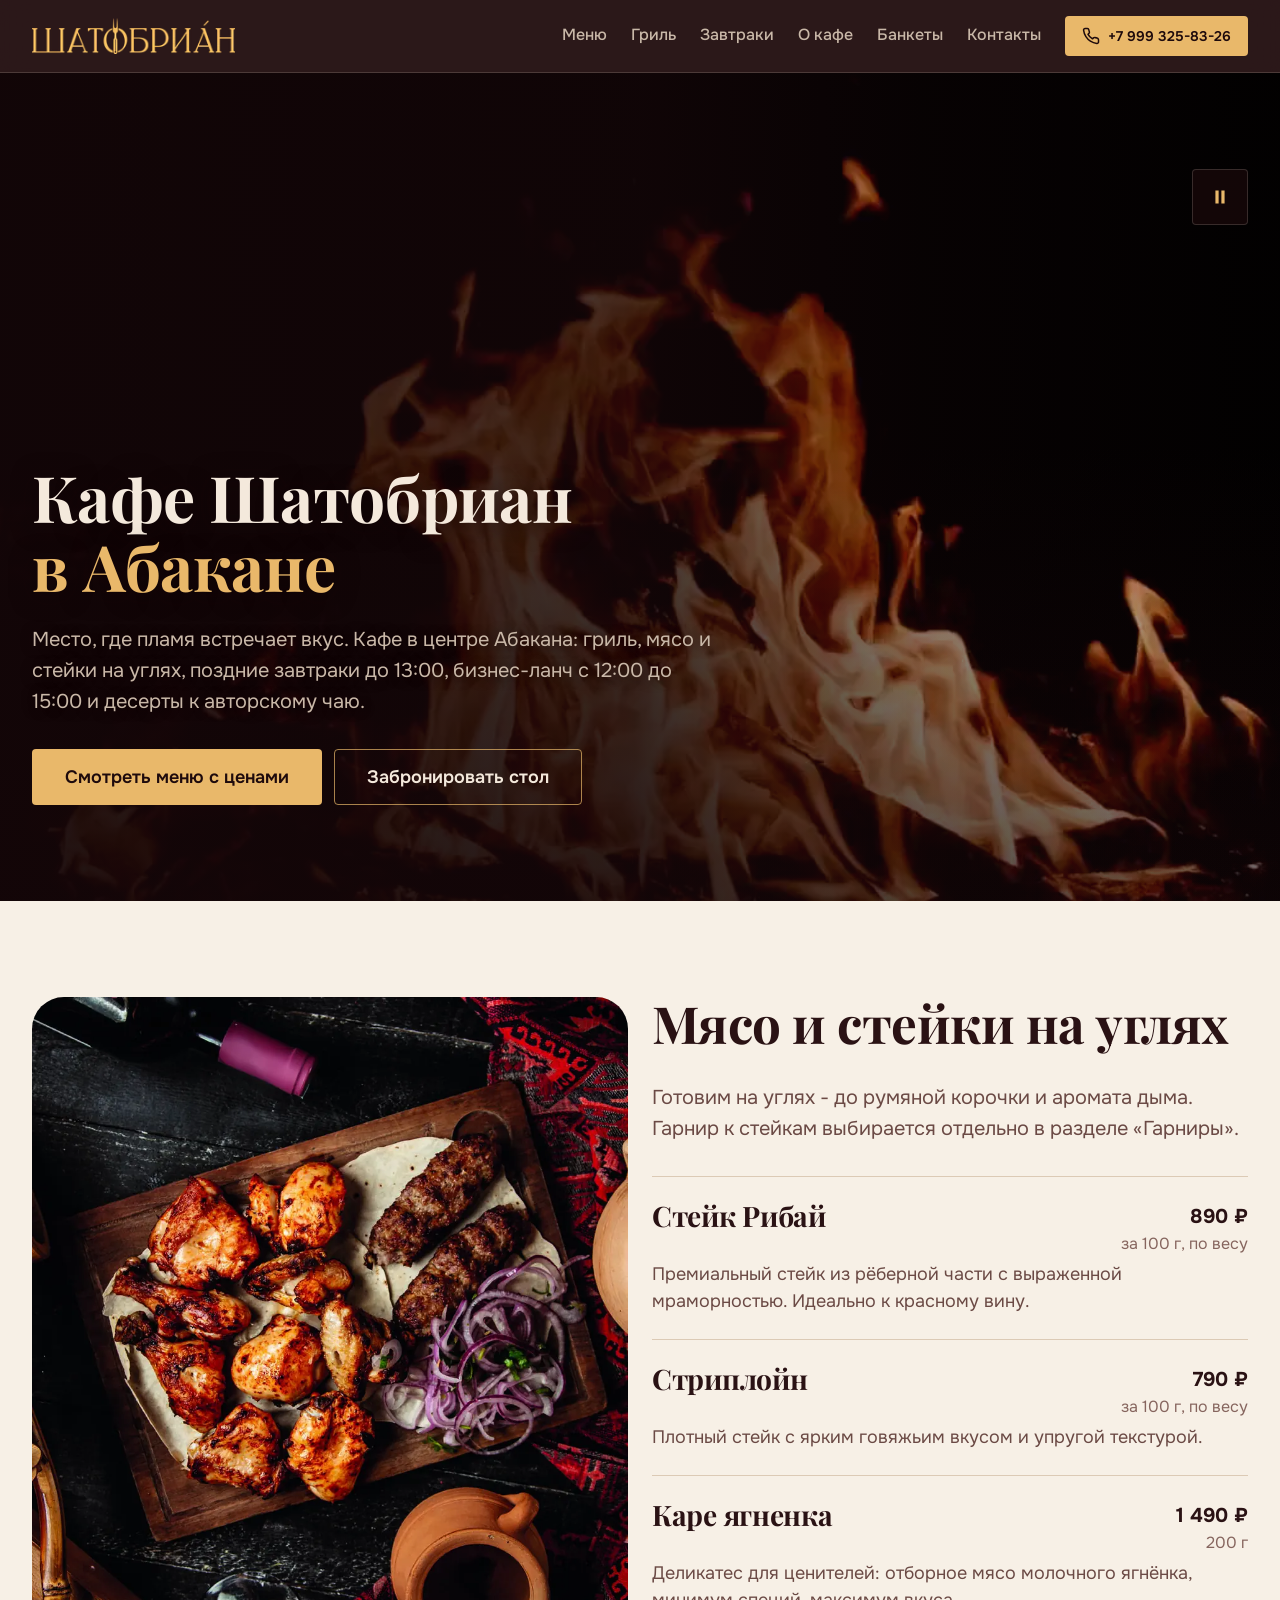
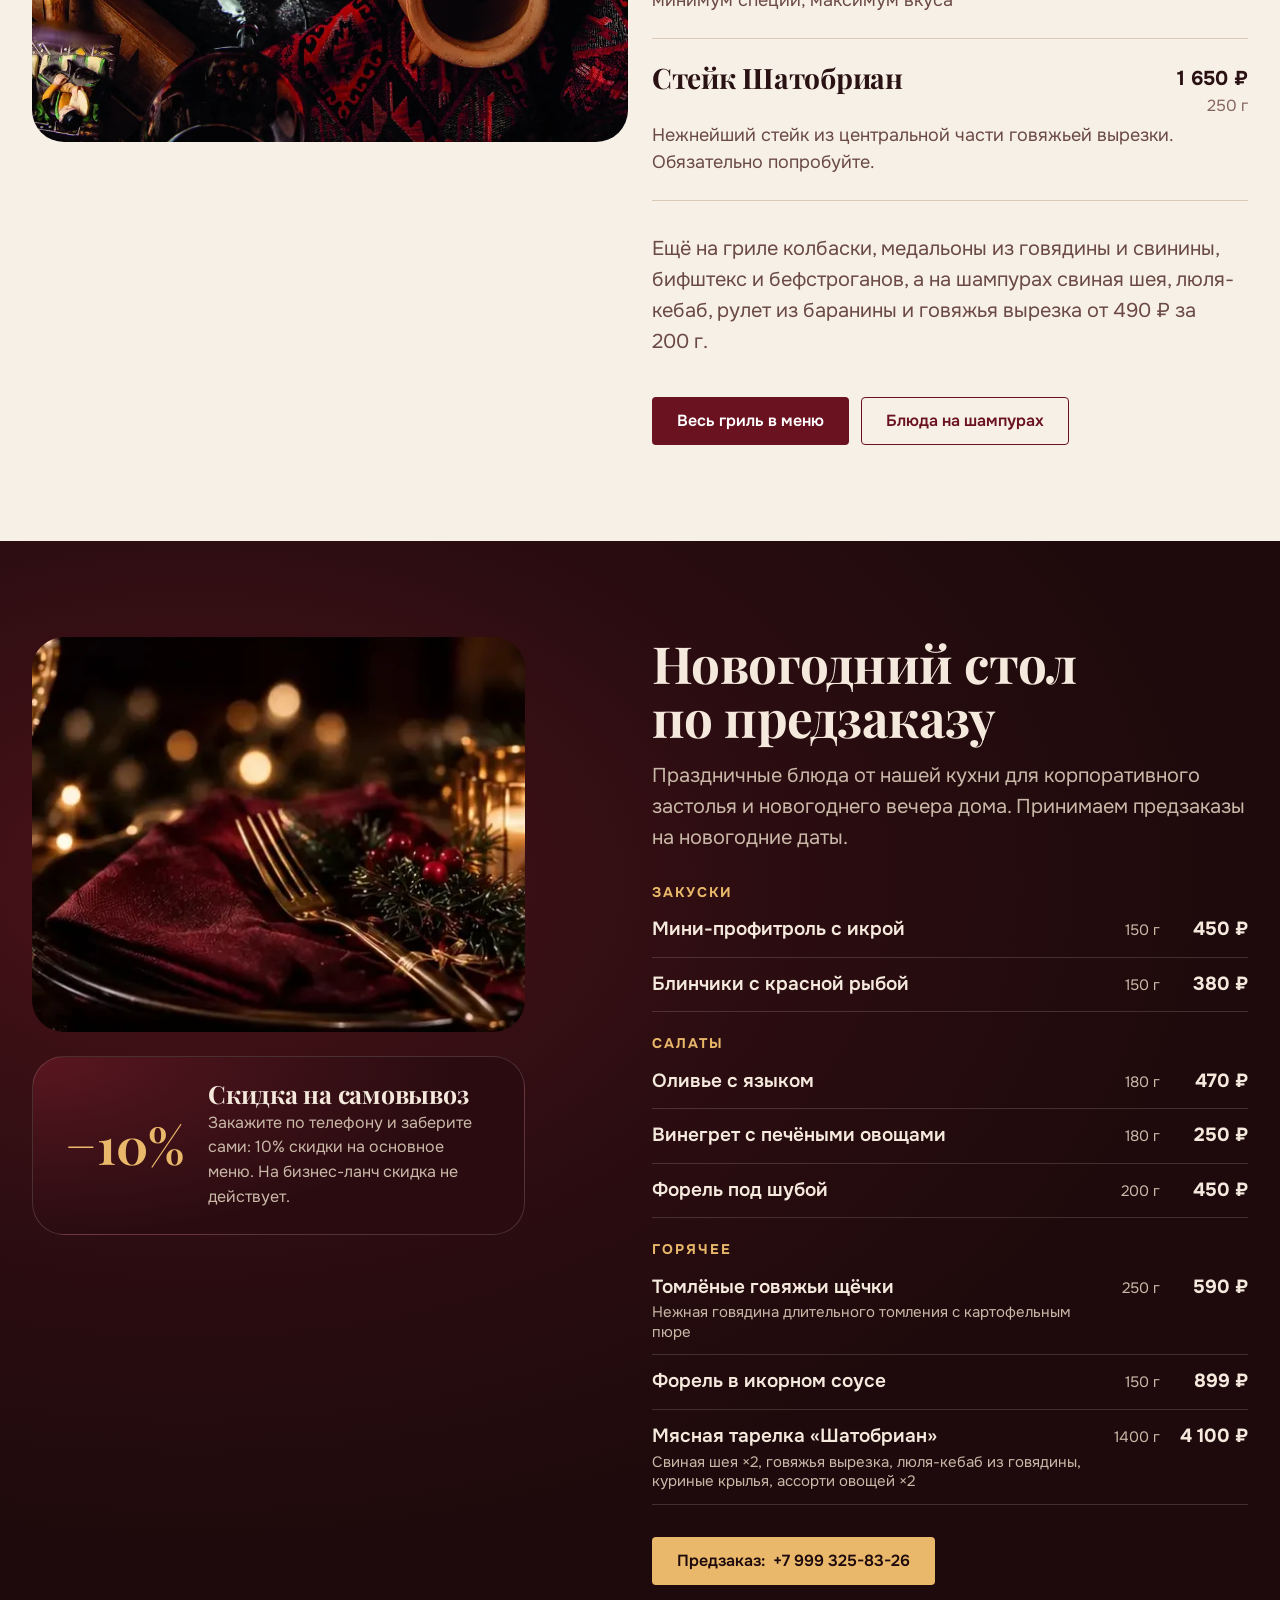
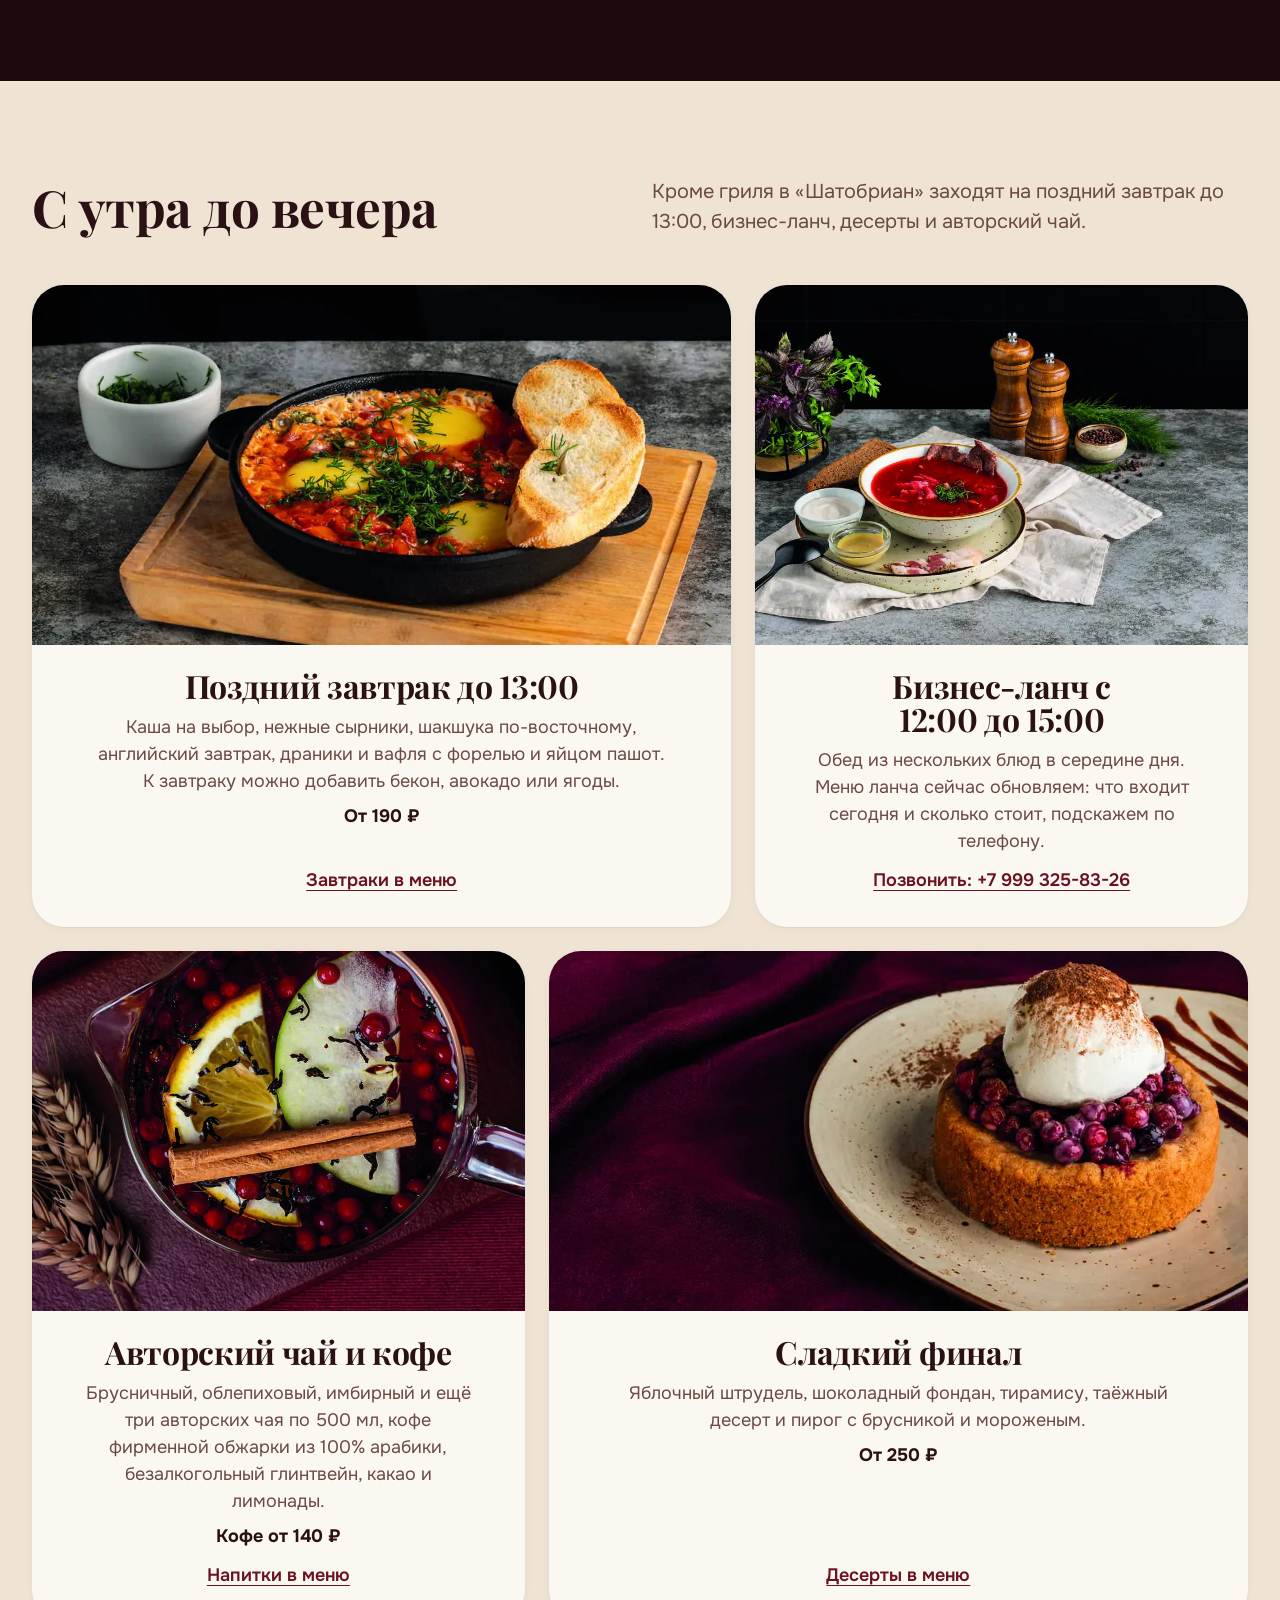
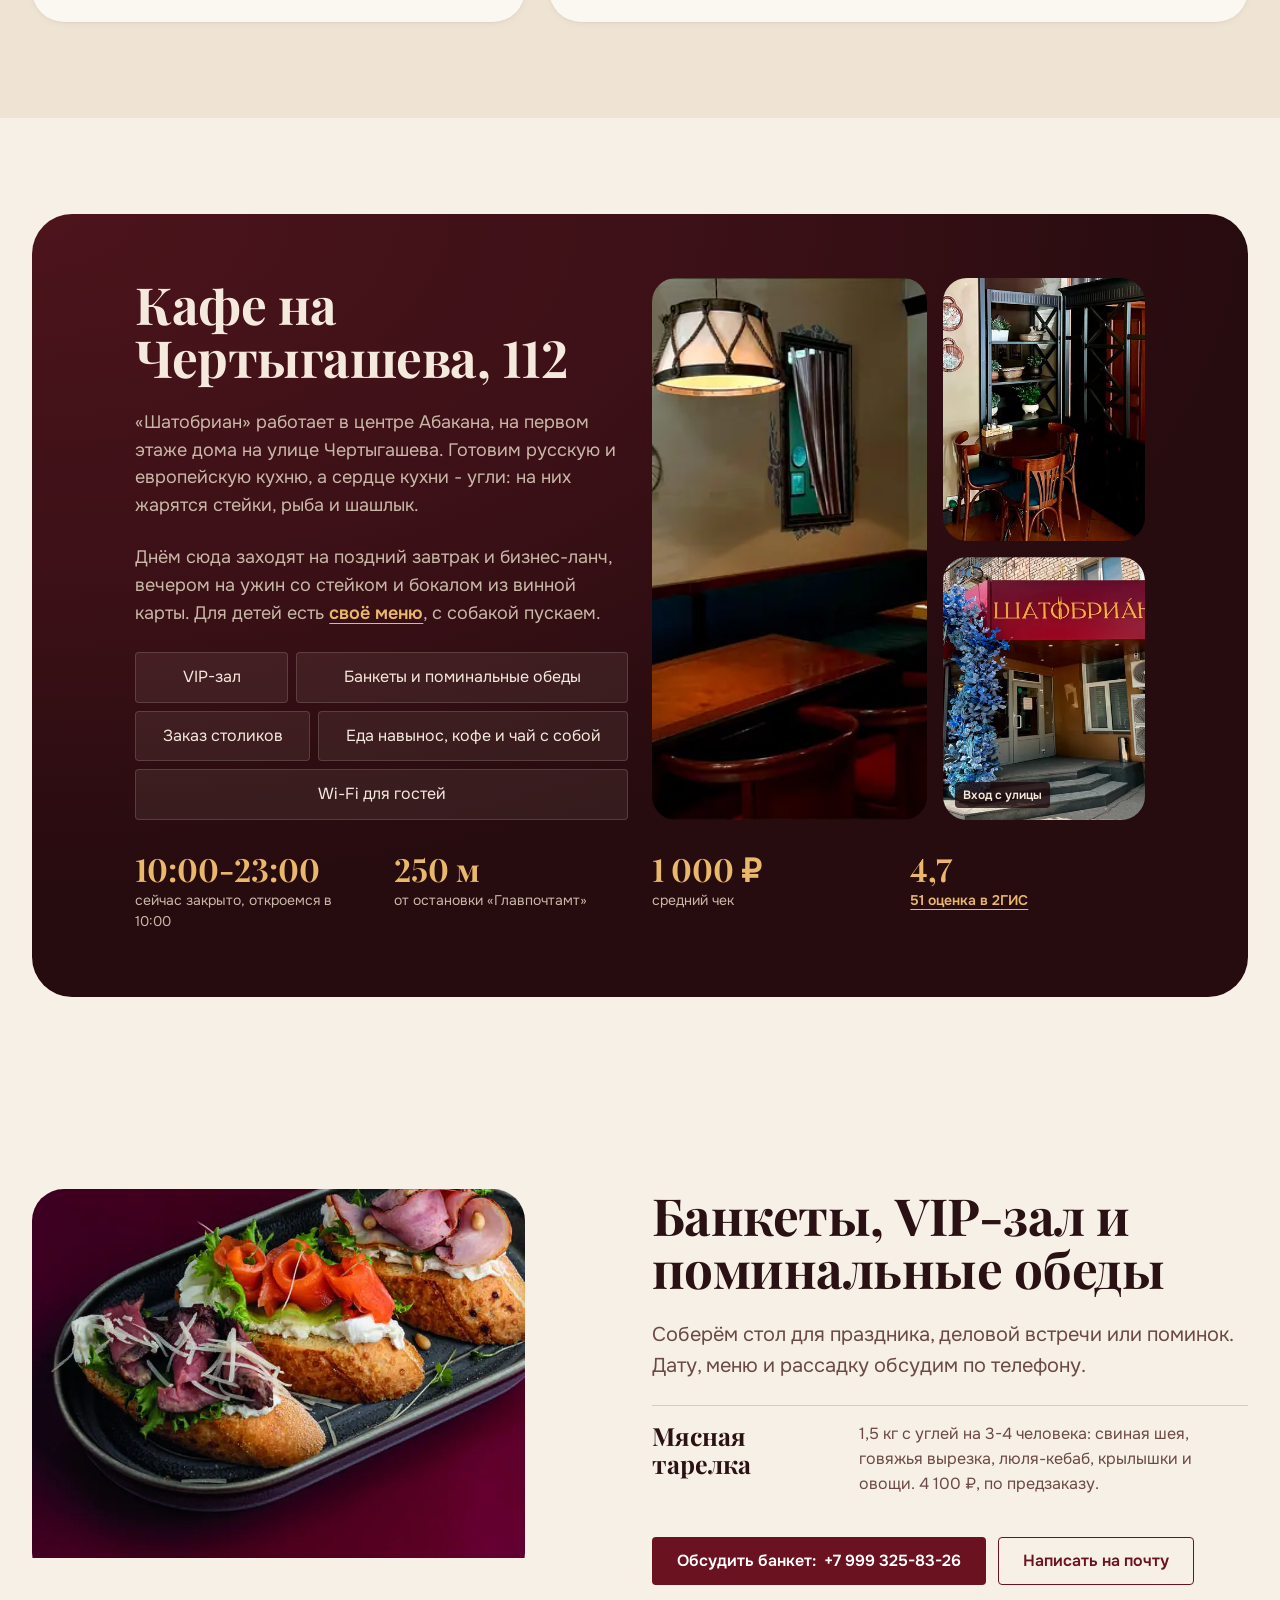
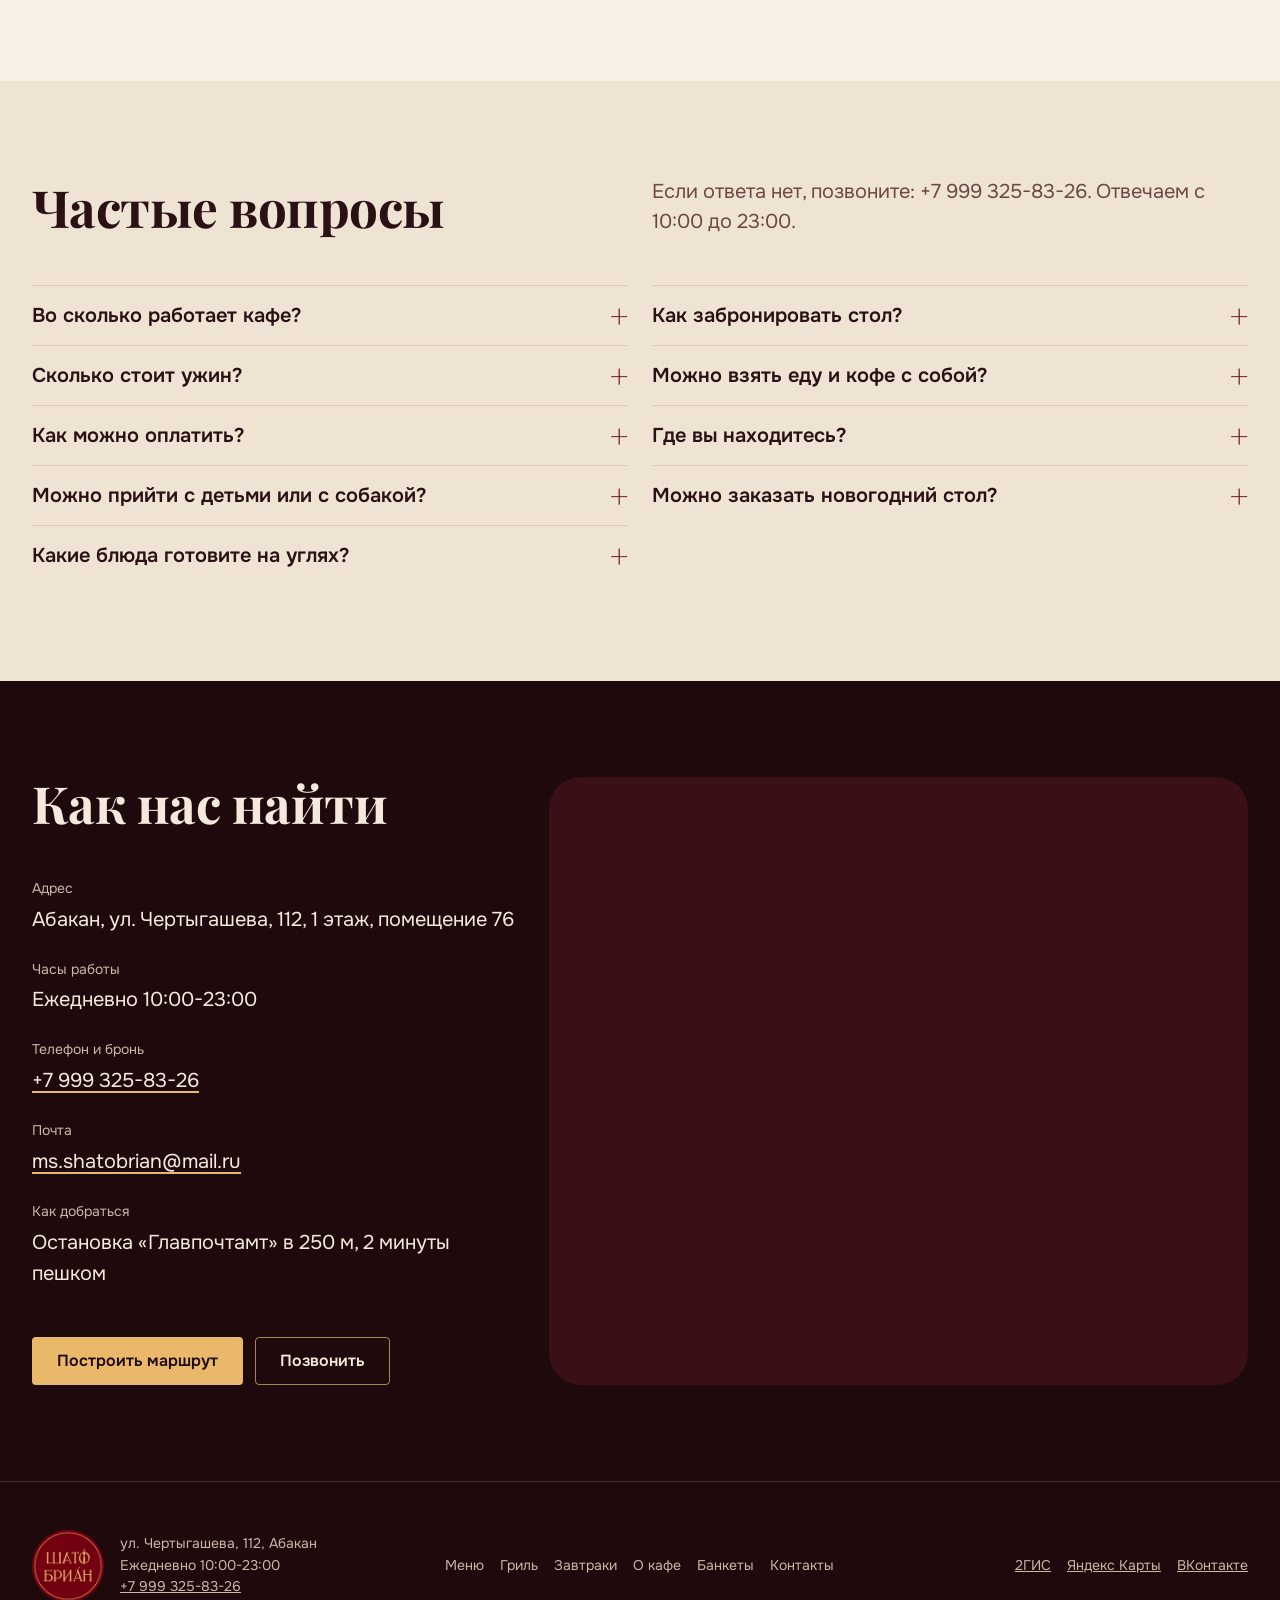
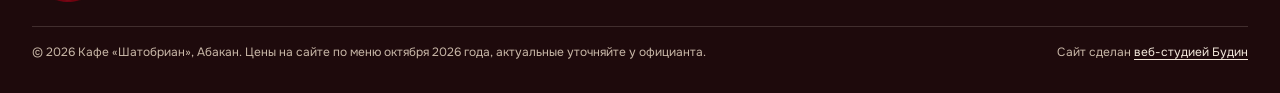
==== commit 4991c535: "Сайт на домене шатобриан.рф: CNAME, индексация открыта, sitemap и robots на домен Co-Authored-By: Cl" ====
--- a/index.html
+++ b/index.html
@@ -1 +1 @@
-<!DOCTYPE html><html lang="ru"> <head><meta name="robots" content="noindex, nofollow"><meta charset="utf-8"><meta name="viewport" content="width=device-width, initial-scale=1"><title>Кафе «Шатобриан» в Абакане: гриль, стейки и завтраки</title><meta name="description" content="Кафе «Шатобриан» на Чертыгашева, 112: мясо и стейки на углях, поздние завтраки до 13:00, бизнес-ланч с 12 до 15, детское меню. Ежедневно 10:00-23:00."><link rel="canonical" href="https://shatobrian-abakan.ru/"><meta name="theme-color" content="#1e0a0c"><link rel="icon" href="/shatobrian/favicon.png" type="image/png"><link rel="apple-touch-icon" href="/shatobrian/apple-touch-icon.png"><meta property="og:type" content="website"><meta property="og:locale" content="ru_RU"><meta property="og:site_name" content="Кафе «Шатобриан»"><meta property="og:title" content="Кафе «Шатобриан» в Абакане: гриль, стейки и завтраки"><meta property="og:description" content="Кафе «Шатобриан» на Чертыгашева, 112: мясо и стейки на углях, поздние завтраки до 13:00, бизнес-ланч с 12 до 15, детское меню. Ежедневно 10:00-23:00."><meta property="og:url" content="https://shatobrian-abakan.ru/"><meta property="og:image" content="https://shatobrian-abakan.ru/img/og.jpg"><meta property="og:image:width" content="1200"><meta property="og:image:height" content="630"><script type="application/ld+json">{"@context":"https://schema.org","@type":"Restaurant","@id":"https://shatobrian-abakan.ru/#restaurant","name":"Кафе «Шатобриан»","alternateName":"Шатобриан","slogan":"Место, где пламя встречает вкус","url":"https://shatobrian-abakan.ru/","logo":"https://shatobrian-abakan.ru/img/logo-320.webp","image":["https://shatobrian-abakan.ru/img/og.jpg","https://shatobrian-abakan.ru/img/steak-1440.webp","https://shatobrian-abakan.ru/img/hall-907.webp"],"telephone":"+7 999 325-83-26","email":"ms.shatobrian@mail.ru","address":{"@type":"PostalAddress","streetAddress":"ул. Чертыгашева, 112, 1 этаж, помещение 76","addressLocality":"Абакан","addressRegion":"Республика Хакасия","postalCode":"655017","addressCountry":"RU"},"geo":{"@type":"GeoCoordinates","latitude":53.724842,"longitude":91.441329},"openingHoursSpecification":[{"@type":"OpeningHoursSpecification","dayOfWeek":["Monday","Tuesday","Wednesday","Thursday","Friday","Saturday","Sunday"],"opens":"10:00","closes":"23:00"}],"servesCuisine":["Русская кухня","Европейская кухня","Гриль"],"priceRange":"Средний чек 1000 ₽","currenciesAccepted":"RUB","paymentAccepted":"Картой, наличными, по QR-коду и СБП","acceptsReservations":true,"hasMenu":"https://shatobrian-abakan.ru/menu/","sameAs":["https://2gis.ru/abakan/firm/70000001113504880","https://yandex.ru/maps/org/shatobrian/190250804180/","https://vk.ru/chateaubriandcafe"]}</script><script type="application/ld+json">{"@context":"https://schema.org","@type":"FAQPage","mainEntity":[{"@type":"Question","name":"Во сколько работает кафе?","acceptedAnswer":{"@type":"Answer","text":"Каждый день с 10:00 до 23:00, без выходных. Поздний завтрак подаём с 10:00 до 13:00, бизнес-ланч с 12:00 до 15:00."}},{"@type":"Question","name":"Как забронировать стол?","acceptedAnswer":{"@type":"Answer","text":"Позвоните по номеру +7 999 325-83-26. Если нужен VIP-зал или банкет, лучше позвонить заранее: согласуем дату, меню и рассадку."}},{"@type":"Question","name":"Сколько стоит ужин?","acceptedAnswer":{"@type":"Answer","text":"Средний чек около 1 000 ₽. Стейк Рибай стоит 890 ₽ за 100 г, завтраки от 190 ₽."}},{"@type":"Question","name":"Можно взять еду и кофе с собой?","acceptedAnswer":{"@type":"Answer","text":"Да. Блюда из меню готовим навынос, кофе и чай наливаем с собой. Если забираете заказ сами, скидка 10% на основное меню, на бизнес-ланч она не действует."}},{"@type":"Question","name":"Как можно оплатить?","acceptedAnswer":{"@type":"Answer","text":"Картой, наличными, по QR-коду и СБП."}},{"@type":"Question","name":"Где вы находитесь?","acceptedAnswer":{"@type":"Answer","text":"ул. Чертыгашева, 112, 1 этаж, помещение 76. До остановки «Главпочтамт» 250 метров, около двух минут пешком."}},{"@type":"Question","name":"Можно прийти с детьми или с собакой?","acceptedAnswer":{"@type":"Answer","text":"Да. В детском меню куриный шашлычок, супчик «Звёздочка», пельмешки «Смешарики», котлетка «Зайка», наггетсы, молочный коктейль и какао, блюда от 220 ₽. С собакой тоже можно."}},{"@type":"Question","name":"Можно заказать новогодний стол?","acceptedAnswer":{"@type":"Answer","text":"Да, принимаем предзаказы на новогодние даты: закуски, салаты и горячее, например томлёные говяжьи щёчки, форель в икорном соусе и мясная тарелка «Шатобриан» на 1,4 кг. Заказ по телефону +7 999 325-83-26."}},{"@type":"Question","name":"Какие блюда готовите на углях?","acceptedAnswer":{"@type":"Answer","text":"Стейки Рибай и Стриплойн, каре ягнёнка, стейк Шатобриан, дорадо и сибас, а на шампурах свиную шею, люля-кебаб, рулет из баранины, куриные крылышки и говяжью вырезку."}}]}</script><link rel="stylesheet" href="/shatobrian/_astro/index.Bs1c1c0l.css"></head> <body> <a class="skip" href="#main">К содержанию</a> <header class="header dark"> <div class="shell header__in"> <a class="brand" href="/shatobrian/" aria-label="Кафе «Шатобриан», на главную"> <img src="/shatobrian/img/logo-word-40.webp" srcset="/shatobrian/img/logo-word-40.webp 1x, /shatobrian/img/logo-word-80.webp 2x, /shatobrian/img/logo-word-120.webp 3x" width="203" height="36" alt="" aria-hidden="true"> </a> <nav class="nav" aria-label="Разделы сайта"> <a href="/shatobrian/menu/">Меню</a><a href="/shatobrian/menu/#gril">Гриль</a><a href="/shatobrian/menu/#zavtrak">Завтраки</a><a href="/shatobrian/#kafe">О кафе</a><a href="/shatobrian/#bankety">Банкеты</a><a href="/shatobrian/#kontakty">Контакты</a> </nav> <a class="btn btn--gold" href="tel:+79993258326" aria-label="Позвонить: +7 999 325-83-26"> <svg viewBox="0 0 24 24" fill="none" stroke="currentColor" stroke-width="2" stroke-linecap="round" stroke-linejoin="round" aria-hidden="true"><path d="M22 16.9v3a2 2 0 0 1-2.2 2 19.8 19.8 0 0 1-8.6-3.1 19.5 19.5 0 0 1-6-6A19.8 19.8 0 0 1 2.1 4.2 2 2 0 0 1 4.1 2h3a2 2 0 0 1 2 1.7c.1.9.4 1.8.7 2.7a2 2 0 0 1-.5 2.1L8 9.8a16 16 0 0 0 6 6l1.3-1.3a2 2 0 0 1 2.1-.4c.9.3 1.8.6 2.7.7a2 2 0 0 1 1.7 2z"></path></svg> <span>+7 999 325-83-26</span> </a> <details class="burger"> <summary aria-label="Открыть разделы сайта"> <svg viewBox="0 0 24 24" fill="none" stroke="currentColor" stroke-width="2" stroke-linecap="round" aria-hidden="true"><path d="M4 7h16M4 12h16M4 17h16"></path></svg> </summary> <nav class="burger__panel" aria-label="Разделы сайта"> <a href="/shatobrian/menu/">Меню</a><a href="/shatobrian/menu/#gril">Гриль</a><a href="/shatobrian/menu/#zavtrak">Завтраки</a><a href="/shatobrian/#kafe">О кафе</a><a href="/shatobrian/#bankety">Банкеты</a><a href="/shatobrian/#kontakty">Контакты</a> </nav> </details> </div> </header> <main id="main">  <section class="hero dark" aria-labelledby="hero-title"> <video class="hero__fire" muted loop playsinline preload="none" poster="/shatobrian/img/fire-poster.webp" aria-hidden="true" data-fire data-src="/shatobrian/video/fire-1280.mp4" data-src-small="/shatobrian/video/fire-640.mp4"></video> <button class="hero__pause" type="button" aria-label="Остановить видео костра" data-fire-toggle> <svg class="i-pause" viewBox="0 0 24 24" aria-hidden="true"><path d="M7 5h3.5v14H7zM13.5 5H17v14h-3.5z"></path></svg> <svg class="i-play" viewBox="0 0 24 24" aria-hidden="true"><path d="M8 5v14l11-7z"></path></svg> </button> <div class="shell grid hero__in"> <div class="hero__text"> <h1 id="hero-title">Кафе Шатобриан <em>в Абакане</em></h1> <p class="hero__lead">Место, где пламя встречает вкус. Мясо и стейки на углях, поздние завтраки до 13:00, бизнес-ланч с 12:00 до 15:00 и десерты к&nbsp;авторскому чаю.</p> <div class="hero__actions"> <a class="btn btn--gold" href="/shatobrian/menu/">Смотреть меню с ценами</a> <a class="btn btn--line" href="tel:+79993258326">Забронировать стол</a> </div> </div> </div> </section> <section class="section" id="gril" aria-labelledby="gril-title"> <div class="shell grid"> <div class="grill__photo"> <img src="/shatobrian/img/kebab-1440.webp" srcset="/shatobrian/img/kebab-480.webp 480w, /shatobrian/img/kebab-960.webp 960w, /shatobrian/img/kebab-1440.webp 1440w" sizes="(max-width: 900px) 100vw, 50vw" width="1440" height="1800" alt="Куриные крылышки и люля-кебаб с углей на деревянной доске" style="object-position:50% 40%" loading="lazy" decoding="async"> </div> <div class="grill__body"> <h2 id="gril-title">Мясо и стейки на углях</h2> <p>Готовим на углях - до румяной корочки и аромата дыма. Гарнир к стейкам выбирается отдельно в разделе «Гарниры».</p> <ul class="steaks"> <li class="steak"> <h3>Стейк Рибай</h3> <div class="steak__price">890 ₽<small>за 100 г, по весу</small></div> <p>Премиальный стейк из рёберной части с выраженной мраморностью. Идеально к красному вину.</p> </li><li class="steak"> <h3>Стриплойн</h3> <div class="steak__price">790 ₽<small>за 100 г, по весу</small></div> <p>Плотный стейк с ярким говяжьим вкусом и упругой текстурой.</p> </li><li class="steak"> <h3>Каре ягненка</h3> <div class="steak__price">1 490 ₽<small>200 г</small></div> <p>Деликатес для ценителей: отборное мясо молочного ягнёнка, минимум специй, максимум вкуса</p> </li><li class="steak"> <h3>Стейк Шатобриан</h3> <div class="steak__price">1 650 ₽<small>250 г</small></div> <p>Нежнейший стейк из центральной части говяжьей вырезки. Обязательно попробуйте.</p> </li> </ul> <p>Ещё на гриле колбаски, медальоны из говядины и свинины, бифштекс и бефстроганов, а на шампурах свиная шея, люля-кебаб, рулет из баранины и говяжья вырезка от 490&nbsp;₽ за 200&nbsp;г.</p> <div class="hero__actions"> <a class="btn btn--accent" href="/shatobrian/menu/#gril">Весь гриль в меню</a> <a class="btn btn--ghost" href="/shatobrian/menu/#shampury">Блюда на шампурах</a> </div> </div> </div> </section> <section class="section ny dark" id="novyi-god" aria-labelledby="ny-title"> <div class="shell grid"> <div class="ny__head"> <h2 id="ny-title">Новогодний стол по предзаказу</h2> <p>Праздничные блюда от нашей кухни для корпоративного застолья и новогоднего вечера дома. Принимаем предзаказы на новогодние даты.</p> </div> <div class="ny__side"> <div class="ny__photo"> <img src="/shatobrian/img/newyear-682.webp" srcset="/shatobrian/img/newyear-480.webp 480w, /shatobrian/img/newyear-682.webp 682w" sizes="(max-width: 900px) 100vw, 40vw" width="682" height="400" alt="Праздничная сервировка: бордовая салфетка, вилка с еловой веткой, свеча и бокал игристого" loading="lazy" decoding="async"> </div> <div class="ny__pickup"> <b class="ny__pct">&minus;10%</b> <div> <h3>Скидка на самовывоз</h3> <p>Закажите по телефону и заберите сами: 10% скидки на основное меню. На бизнес-ланч скидка не действует.</p> </div> </div> </div> <div class="ny__menu"> <div class="ny__group"> <h3>Закуски</h3> <ul class="ny__list"> <li> <span class="ny__name">Мини-профитроль с икрой</span> <span class="ny__price"><small>150 г</small><b>450 ₽</b></span> </li><li> <span class="ny__name">Блинчики с красной рыбой</span> <span class="ny__price"><small>150 г</small><b>380 ₽</b></span> </li> </ul> </div><div class="ny__group"> <h3>Салаты</h3> <ul class="ny__list"> <li> <span class="ny__name">Оливье с языком</span> <span class="ny__price"><small>180 г</small><b>470 ₽</b></span> </li><li> <span class="ny__name">Винегрет с печёными овощами</span> <span class="ny__price"><small>180 г</small><b>250 ₽</b></span> </li><li> <span class="ny__name">Форель под шубой</span> <span class="ny__price"><small>200 г</small><b>450 ₽</b></span> </li> </ul> </div><div class="ny__group"> <h3>Горячее</h3> <ul class="ny__list"> <li> <span class="ny__name">Томлёные говяжьи щёчки<small>Нежная говядина длительного томления с картофельным пюре</small></span> <span class="ny__price"><small>250 г</small><b>590 ₽</b></span> </li><li> <span class="ny__name">Форель в икорном соусе</span> <span class="ny__price"><small>150 г</small><b>899 ₽</b></span> </li><li> <span class="ny__name">Мясная тарелка «Шатобриан»<small>Свиная шея ×2, говяжья вырезка, люля-кебаб из говядины, куриные крылья, ассорти овощей ×2</small></span> <span class="ny__price"><small>1400 г</small><b>4 100 ₽</b></span> </li> </ul> </div> <div class="ny__actions"> <a class="btn btn--gold" href="tel:+79993258326">Предзаказ: <span class="nowrap">+7 999 325-83-26</span></a> </div> </div> </div> </section> <section class="section day" aria-labelledby="day-title"> <div class="shell grid day__grid"> <div class="section__head"> <h2 id="day-title">С утра до вечера</h2> <p>Кроме гриля в «Шатобриан» заходят на поздний завтрак до 13:00, бизнес-ланч, десерты и авторский чай.</p> </div> <a class="tile tile--a" href="/shatobrian/menu/#zavtrak"> <img src="/shatobrian/img/shakshuka-1440.webp" srcset="/shatobrian/img/shakshuka-480.webp 480w, /shatobrian/img/shakshuka-960.webp 960w, /shatobrian/img/shakshuka-1440.webp 1440w" sizes="(max-width: 900px) 100vw, 58vw" width="1440" height="2160" alt="Шакшука по-восточному в чугунной сковороде" style="object-position:50% 86%" loading="lazy" decoding="async"> <div class="tile__body"> <h3>Поздний завтрак до 13:00</h3> <p>Каша на выбор, нежные сырники, шакшука по-восточному, английский завтрак, драники и вафля с форелью и яйцом пашот. К завтраку можно добавить бекон, авокадо или ягоды. <span class="price-from">От 190 ₽</span></p> <span class="tile__more">Завтраки в меню</span> </div> </a> <a class="tile tile--b" href="tel:+79993258326"> <img src="/shatobrian/img/borsch-1440.webp" srcset="/shatobrian/img/borsch-480.webp 480w, /shatobrian/img/borsch-960.webp 960w, /shatobrian/img/borsch-1440.webp 1440w" sizes="(max-width: 900px) 100vw, 42vw" width="1440" height="960" alt="Борщ традиционный со сметаной и бородинским хлебом" loading="lazy" decoding="async"> <div class="tile__body"> <h3>Бизнес-ланч с 12:00 до 15:00</h3> <p>Обед из нескольких блюд в середине дня. Меню ланча сейчас обновляем: что входит сегодня и сколько стоит, подскажем по телефону.</p> <span class="tile__more">Позвонить: +7 999 325-83-26</span> </div> </a> <a class="tile tile--c" href="/shatobrian/menu/#chai"> <img src="/shatobrian/img/mulled-1056.webp" srcset="/shatobrian/img/mulled-480.webp 480w, /shatobrian/img/mulled-960.webp 960w, /shatobrian/img/mulled-1056.webp 1056w" sizes="(max-width: 900px) 100vw, 42vw" width="1056" height="1584" alt="Авторский чай с ягодами, апельсином и корицей" loading="lazy" decoding="async"> <div class="tile__body"> <h3>Авторский чай и кофе</h3> <p>Брусничный, облепиховый, имбирный и ещё три авторских чая по 500 мл, кофе фирменной обжарки из 100% арабики, безалкогольный глинтвейн, какао и лимонады. <span class="price-from">Кофе от 140 ₽</span></p> <span class="tile__more">Напитки в меню</span> </div> </a> <a class="tile tile--d" href="/shatobrian/menu/#deserty"> <img src="/shatobrian/img/dessert-1440.webp" srcset="/shatobrian/img/dessert-480.webp 480w, /shatobrian/img/dessert-960.webp 960w, /shatobrian/img/dessert-1440.webp 1440w" sizes="(max-width: 900px) 100vw, 58vw" width="1440" height="1023" alt="Пирог со сметанным кремом, брусникой и шариком мороженого" loading="lazy" decoding="async"> <div class="tile__body"> <h3>Сладкий финал</h3> <p>Яблочный штрудель, шоколадный фондан, тирамису, таёжный десерт и пирог с брусникой и мороженым. <span class="price-from">От 250 ₽</span></p> <span class="tile__more">Десерты в меню</span> </div> </a> </div> </section> <section class="section" id="kafe" aria-labelledby="kafe-title"> <div class="shell grid"> <div class="hall__box"> <div class="hall__text"> <h2 id="kafe-title">Кафе на Чертыгашева, 112</h2> <p>«Шатобриан» работает в центре Абакана, на первом этаже дома на улице Чертыгашева. Готовим русскую и европейскую кухню, а сердце кухни - угли: на них жарятся стейки, рыба и шашлык.</p> <p>Днём сюда заходят на поздний завтрак и бизнес-ланч, вечером на ужин со стейком и бокалом из винной карты. Для детей есть <a class="link" href="/shatobrian/menu/#detskoe">своё меню</a>, с собакой пускаем.</p> <ul class="chips" aria-label="Что есть в кафе"> <li>VIP-зал</li><li>Банкеты и поминальные обеды</li><li>Заказ столиков</li><li>Еда навынос, кофе и чай с собой</li><li>Wi-Fi для гостей</li> </ul> </div> <div class="hall__photos"> <figure class="p1"><img src="/shatobrian/img/sofas-907.webp" srcset="/shatobrian/img/sofas-480.webp 480w, /shatobrian/img/sofas-907.webp 907w" sizes="(max-width: 1100px) 60vw, 30vw" width="907" height="910" alt="Зал кафе «Шатобриан»: диваны, столы и лампы с абажурами" loading="lazy" decoding="async"></figure> <figure class="p2"><img src="/shatobrian/img/hall-907.webp" srcset="/shatobrian/img/hall-480.webp 480w, /shatobrian/img/hall-907.webp 907w" sizes="(max-width: 1100px) 40vw, 20vw" width="907" height="910" alt="Столик у витрины с посудой в зале кафе" loading="lazy" decoding="async"></figure> <figure class="p3"><img src="/shatobrian/img/facade-907.webp" srcset="/shatobrian/img/facade-480.webp 480w, /shatobrian/img/facade-907.webp 907w" sizes="(max-width: 1100px) 40vw, 20vw" width="907" height="910" alt="Вход в кафе «Шатобриан» с вывеской на улице Чертыгашева" loading="lazy" decoding="async"><figcaption>Вход с улицы</figcaption></figure> </div> <ul class="facts hall__facts" aria-label="Коротко о кафе"> <li class="fact"><b>10:00-23:00</b><span class="status" data-status data-open="0">каждый день</span></li> <li class="fact"><b>250 м</b><span>от остановки «Главпочтамт»</span></li> <li class="fact"><b>1 000 ₽</b><span>средний чек</span></li> <li class="fact"><b>4,7</b><span><a class="link" href="https://2gis.ru/abakan/firm/70000001113504880/tab/reviews" rel="noopener" target="_blank">51 оценка в 2ГИС</a></span></li> </ul> </div> </div> </section> <section class="section" id="bankety" aria-labelledby="bankety-title"> <div class="shell grid"> <div class="banq__photo"> <img src="/shatobrian/img/bruschetta-835.webp" srcset="/shatobrian/img/bruschetta-480.webp 480w, /shatobrian/img/bruschetta-835.webp 835w" sizes="(max-width: 900px) 100vw, 40vw" width="835" height="1252" alt="Брускетты с форелью, ростбифом и беконом и бокал белого вина" style="object-position:50% 100%" loading="lazy" decoding="async"> </div> <div class="banq__body"> <h2 id="bankety-title">Банкеты, VIP-зал и поминальные обеды</h2> <p>Соберём стол для праздника, деловой встречи или поминок. Дату, меню и рассадку обсудим по телефону.</p> <ul class="banq__list"> <li><b>Мясная тарелка</b><span>1,5 кг с углей на 3-4 человека: свиная шея, говяжья вырезка, люля-кебаб, крылышки и овощи. 4&nbsp;100&nbsp;₽, по предзаказу.</span></li> </ul> <div class="banq__actions"> <a class="btn btn--accent" href="tel:+79993258326">Обсудить банкет: <span class="nowrap">+7 999 325-83-26</span></a> <a class="btn btn--ghost" href="mailto:ms.shatobrian@mail.ru">Написать на почту</a> </div> </div> </div> </section> <section class="section faq day" aria-labelledby="faq-title"> <div class="shell grid"> <div class="section__head"> <h2 id="faq-title">Частые вопросы</h2> <p>Если ответа нет, позвоните: +7 999 325-83-26. Отвечаем с 10:00 до 23:00.</p> </div> <div class="faq__list"> <details> <summary>Во сколько работает кафе?</summary> <p>Каждый день с 10:00 до 23:00, без выходных. Поздний завтрак подаём с 10:00 до 13:00, бизнес-ланч с 12:00 до 15:00.</p> </details><details> <summary>Как забронировать стол?</summary> <p>Позвоните по номеру +7 999 325-83-26. Если нужен VIP-зал или банкет, лучше позвонить заранее: согласуем дату, меню и рассадку.</p> </details><details> <summary>Сколько стоит ужин?</summary> <p>Средний чек около 1 000 ₽. Стейк Рибай стоит 890 ₽ за 100 г, завтраки от 190 ₽.</p> </details><details> <summary>Можно взять еду и кофе с собой?</summary> <p>Да. Блюда из меню готовим навынос, кофе и чай наливаем с собой. Если забираете заказ сами, скидка 10% на основное меню, на бизнес-ланч она не действует.</p> </details><details> <summary>Как можно оплатить?</summary> <p>Картой, наличными, по QR-коду и СБП.</p> </details><details> <summary>Где вы находитесь?</summary> <p>ул. Чертыгашева, 112, 1 этаж, помещение 76. До остановки «Главпочтамт» 250 метров, около двух минут пешком.</p> </details><details> <summary>Можно прийти с детьми или с собакой?</summary> <p>Да. В детском меню куриный шашлычок, супчик «Звёздочка», пельмешки «Смешарики», котлетка «Зайка», наггетсы, молочный коктейль и какао, блюда от 220 ₽. С собакой тоже можно.</p> </details><details> <summary>Можно заказать новогодний стол?</summary> <p>Да, принимаем предзаказы на новогодние даты: закуски, салаты и горячее, например томлёные говяжьи щёчки, форель в икорном соусе и мясная тарелка «Шатобриан» на 1,4 кг. Заказ по телефону +7 999 325-83-26.</p> </details><details> <summary>Какие блюда готовите на углях?</summary> <p>Стейки Рибай и Стриплойн, каре ягнёнка, стейк Шатобриан, дорадо и сибас, а на шампурах свиную шею, люля-кебаб, рулет из баранины, куриные крылышки и говяжью вырезку.</p> </details> </div> </div> </section> <section class="section dark" id="kontakty" aria-labelledby="kontakty-title"> <div class="shell grid"> <div class="contacts__info"> <h2 id="kontakty-title">Как нас найти</h2> <dl class="contacts__rows"> <div><dt>Адрес</dt><dd>Абакан, ул. Чертыгашева, 112, 1 этаж, помещение 76</dd></div> <div><dt>Часы работы</dt><dd>Ежедневно 10:00-23:00</dd></div> <div><dt>Телефон и бронь</dt><dd><a href="tel:+79993258326">+7 999 325-83-26</a></dd></div> <div><dt>Почта</dt><dd><a href="mailto:ms.shatobrian@mail.ru">ms.shatobrian@mail.ru</a></dd></div> <div><dt>Как добраться</dt><dd>Остановка «Главпочтамт» в 250 м, 2 минуты пешком</dd></div> </dl> <div class="contacts__actions"> <a class="btn btn--gold" href="https://yandex.ru/maps/?rtext=~53.724842%2C91.441329&rtt=auto" rel="noopener" target="_blank">Построить маршрут</a> <a class="btn btn--line" href="tel:+79993258326">Позвонить</a> </div> </div> <div class="contacts__map"> <iframe src="https://yandex.ru/map-widget/v1/?ll=91.441329%2C53.724842&z=16&mode=search&oid=190250804180&ol=biz" title="Кафе «Шатобриан» на карте Абакана" loading="lazy" allowfullscreen referrerpolicy="no-referrer-when-downgrade"></iframe> </div> </div> </section> <script type="module">const r=document.querySelector("[data-status]");if(r){const t=new Date,s=(t.getUTCHours()+7)%24+t.getUTCMinutes()/60,o=s>=10&&s<23;r.dataset.open=o?"1":"0",r.textContent=o?"сейчас открыто, каждый день":"сейчас закрыто, откроемся в 10:00"}const a=document.querySelector(".hero"),e=document.querySelector("[data-fire]"),n=document.querySelector("[data-fire-toggle]");if(a&&e&&n){let t=matchMedia("(prefers-reduced-motion: reduce)").matches;try{const c=localStorage.getItem("fire-still");c!==null&&(t=c==="1")}catch{}let s=!0;const o=()=>{if(t||!s){e.pause();return}const c=navigator.connection?.saveData;e.getAttribute("src")||(e.src=(c?e.dataset.srcSmall:e.dataset.src)??""),e.play().catch(()=>{})},l=()=>{a.classList.toggle("is-still",t),n.setAttribute("aria-label",t?"Включить видео костра":"Остановить видео костра"),o()};n.addEventListener("click",()=>{t=!t;try{localStorage.setItem("fire-still",t?"1":"0")}catch{}l()}),new IntersectionObserver(([c])=>{s=c.isIntersecting,o()}).observe(a),l()}</script>  </main> <footer class="footer dark"> <div class="shell grid footer__in"> <div class="footer__brand"> <img src="/shatobrian/img/logo-160.webp" width="72" height="72" alt="Логотип кафе «Шатобриан»" loading="lazy"> <p>ул. Чертыгашева, 112, Абакан<br>Ежедневно 10:00-23:00<br><a href="tel:+79993258326">+7 999 325-83-26</a></p> </div> <nav class="footer__nav" aria-label="Разделы сайта в подвале"> <a href="/shatobrian/menu/">Меню</a><a href="/shatobrian/menu/#gril">Гриль</a><a href="/shatobrian/menu/#zavtrak">Завтраки</a><a href="/shatobrian/#kafe">О кафе</a><a href="/shatobrian/#bankety">Банкеты</a><a href="/shatobrian/#kontakty">Контакты</a> </nav> <div class="footer__links"> <a href="https://2gis.ru/abakan/firm/70000001113504880" rel="noopener" target="_blank">2ГИС</a> <a href="https://yandex.ru/maps/org/shatobrian/190250804180/" rel="noopener" target="_blank">Яндекс Карты</a> <a href="https://vk.ru/chateaubriandcafe" rel="noopener" target="_blank">ВКонтакте</a> </div> <div class="footer__bottom"> <p class="footer__copy">© 2026 Кафе «Шатобриан», Абакан. Цены на сайте по меню октября 2026 года, актуальные уточняйте у официанта.</p> <p class="footer__made">Сайт сделан <a href="https://landing-page24.ru/" target="_blank" rel="noopener">веб-студией Будин</a></p> </div> </div> </footer>  </body> </html>+<!DOCTYPE html><html lang="ru"> <head><meta charset="utf-8"><meta name="viewport" content="width=device-width, initial-scale=1"><title>Кафе «Шатобриан» в Абакане: гриль, стейки и завтраки</title><meta name="description" content="Кафе «Шатобриан» на Чертыгашева, 112: мясо и стейки на углях, поздние завтраки до 13:00, бизнес-ланч с 12 до 15, детское меню. Ежедневно 10:00-23:00."><link rel="canonical" href="https://xn--80aac2a0acpn6c.xn--p1ai/"><meta name="theme-color" content="#1e0a0c"><link rel="icon" href="/favicon.png" type="image/png"><link rel="apple-touch-icon" href="/apple-touch-icon.png"><meta property="og:type" content="website"><meta property="og:locale" content="ru_RU"><meta property="og:site_name" content="Кафе «Шатобриан»"><meta property="og:title" content="Кафе «Шатобриан» в Абакане: гриль, стейки и завтраки"><meta property="og:description" content="Кафе «Шатобриан» на Чертыгашева, 112: мясо и стейки на углях, поздние завтраки до 13:00, бизнес-ланч с 12 до 15, детское меню. Ежедневно 10:00-23:00."><meta property="og:url" content="https://xn--80aac2a0acpn6c.xn--p1ai/"><meta property="og:image" content="https://xn--80aac2a0acpn6c.xn--p1ai/img/og.jpg"><meta property="og:image:width" content="1200"><meta property="og:image:height" content="630"><script type="application/ld+json">{"@context":"https://schema.org","@type":"Restaurant","@id":"https://xn--80aac2a0acpn6c.xn--p1ai/#restaurant","name":"Кафе «Шатобриан»","alternateName":"Шатобриан","slogan":"Место, где пламя встречает вкус","url":"https://xn--80aac2a0acpn6c.xn--p1ai/","logo":"https://xn--80aac2a0acpn6c.xn--p1ai/img/logo-320.webp","image":["https://xn--80aac2a0acpn6c.xn--p1ai/img/og.jpg","https://xn--80aac2a0acpn6c.xn--p1ai/img/steak-1440.webp","https://xn--80aac2a0acpn6c.xn--p1ai/img/hall-907.webp"],"telephone":"+7 999 325-83-26","email":"ms.shatobrian@mail.ru","address":{"@type":"PostalAddress","streetAddress":"ул. Чертыгашева, 112, 1 этаж, помещение 76","addressLocality":"Абакан","addressRegion":"Республика Хакасия","postalCode":"655017","addressCountry":"RU"},"geo":{"@type":"GeoCoordinates","latitude":53.724842,"longitude":91.441329},"openingHoursSpecification":[{"@type":"OpeningHoursSpecification","dayOfWeek":["Monday","Tuesday","Wednesday","Thursday","Friday","Saturday","Sunday"],"opens":"10:00","closes":"23:00"}],"servesCuisine":["Русская кухня","Европейская кухня","Гриль"],"priceRange":"Средний чек 1000 ₽","currenciesAccepted":"RUB","paymentAccepted":"Картой, наличными, по QR-коду и СБП","acceptsReservations":true,"hasMenu":"https://xn--80aac2a0acpn6c.xn--p1ai/menu/","sameAs":["https://2gis.ru/abakan/firm/70000001113504880","https://yandex.ru/maps/org/shatobrian/190250804180/","https://vk.ru/chateaubriandcafe"]}</script><script type="application/ld+json">{"@context":"https://schema.org","@type":"FAQPage","mainEntity":[{"@type":"Question","name":"Во сколько работает кафе?","acceptedAnswer":{"@type":"Answer","text":"Каждый день с 10:00 до 23:00, без выходных. Поздний завтрак подаём с 10:00 до 13:00, бизнес-ланч с 12:00 до 15:00."}},{"@type":"Question","name":"Как забронировать стол?","acceptedAnswer":{"@type":"Answer","text":"Позвоните по номеру +7 999 325-83-26. Если нужен VIP-зал или банкет, лучше позвонить заранее: согласуем дату, меню и рассадку."}},{"@type":"Question","name":"Сколько стоит ужин?","acceptedAnswer":{"@type":"Answer","text":"Средний чек около 1 000 ₽. Стейк Рибай стоит 890 ₽ за 100 г, завтраки от 190 ₽."}},{"@type":"Question","name":"Можно взять еду и кофе с собой?","acceptedAnswer":{"@type":"Answer","text":"Да. Блюда из меню готовим навынос, кофе и чай наливаем с собой. Если забираете заказ сами, скидка 10% на основное меню, на бизнес-ланч она не действует."}},{"@type":"Question","name":"Как можно оплатить?","acceptedAnswer":{"@type":"Answer","text":"Картой, наличными, по QR-коду и СБП."}},{"@type":"Question","name":"Где вы находитесь?","acceptedAnswer":{"@type":"Answer","text":"ул. Чертыгашева, 112, 1 этаж, помещение 76. До остановки «Главпочтамт» 250 метров, около двух минут пешком."}},{"@type":"Question","name":"Можно прийти с детьми или с собакой?","acceptedAnswer":{"@type":"Answer","text":"Да. В детском меню куриный шашлычок, супчик «Звёздочка», пельмешки «Смешарики», котлетка «Зайка», наггетсы, молочный коктейль и какао, блюда от 220 ₽. С собакой тоже можно."}},{"@type":"Question","name":"Можно заказать новогодний стол?","acceptedAnswer":{"@type":"Answer","text":"Да, принимаем предзаказы на новогодние даты: закуски, салаты и горячее, например томлёные говяжьи щёчки, форель в икорном соусе и мясная тарелка «Шатобриан» на 1,4 кг. Заказ по телефону +7 999 325-83-26."}},{"@type":"Question","name":"Какие блюда готовите на углях?","acceptedAnswer":{"@type":"Answer","text":"Стейки Рибай и Стриплойн, каре ягнёнка, стейк Шатобриан, дорадо и сибас, а на шампурах свиную шею, люля-кебаб, рулет из баранины, куриные крылышки и говяжью вырезку."}}]}</script><link rel="stylesheet" href="/_astro/index.Bs1c1c0l.css"></head> <body> <a class="skip" href="#main">К содержанию</a> <header class="header dark"> <div class="shell header__in"> <a class="brand" href="/" aria-label="Кафе «Шатобриан», на главную"> <img src="/img/logo-word-40.webp" srcset="/img/logo-word-40.webp 1x, /img/logo-word-80.webp 2x, /img/logo-word-120.webp 3x" width="203" height="36" alt="" aria-hidden="true"> </a> <nav class="nav" aria-label="Разделы сайта"> <a href="/menu/">Меню</a><a href="/menu/#gril">Гриль</a><a href="/menu/#zavtrak">Завтраки</a><a href="/#kafe">О кафе</a><a href="/#bankety">Банкеты</a><a href="/#kontakty">Контакты</a> </nav> <a class="btn btn--gold" href="tel:+79993258326" aria-label="Позвонить: +7 999 325-83-26"> <svg viewBox="0 0 24 24" fill="none" stroke="currentColor" stroke-width="2" stroke-linecap="round" stroke-linejoin="round" aria-hidden="true"><path d="M22 16.9v3a2 2 0 0 1-2.2 2 19.8 19.8 0 0 1-8.6-3.1 19.5 19.5 0 0 1-6-6A19.8 19.8 0 0 1 2.1 4.2 2 2 0 0 1 4.1 2h3a2 2 0 0 1 2 1.7c.1.9.4 1.8.7 2.7a2 2 0 0 1-.5 2.1L8 9.8a16 16 0 0 0 6 6l1.3-1.3a2 2 0 0 1 2.1-.4c.9.3 1.8.6 2.7.7a2 2 0 0 1 1.7 2z"></path></svg> <span>+7 999 325-83-26</span> </a> <details class="burger"> <summary aria-label="Открыть разделы сайта"> <svg viewBox="0 0 24 24" fill="none" stroke="currentColor" stroke-width="2" stroke-linecap="round" aria-hidden="true"><path d="M4 7h16M4 12h16M4 17h16"></path></svg> </summary> <nav class="burger__panel" aria-label="Разделы сайта"> <a href="/menu/">Меню</a><a href="/menu/#gril">Гриль</a><a href="/menu/#zavtrak">Завтраки</a><a href="/#kafe">О кафе</a><a href="/#bankety">Банкеты</a><a href="/#kontakty">Контакты</a> </nav> </details> </div> </header> <main id="main">  <section class="hero dark" aria-labelledby="hero-title"> <video class="hero__fire" muted loop playsinline preload="none" poster="/img/fire-poster.webp" aria-hidden="true" data-fire data-src="/video/fire-1280.mp4" data-src-small="/video/fire-640.mp4"></video> <button class="hero__pause" type="button" aria-label="Остановить видео костра" data-fire-toggle> <svg class="i-pause" viewBox="0 0 24 24" aria-hidden="true"><path d="M7 5h3.5v14H7zM13.5 5H17v14h-3.5z"></path></svg> <svg class="i-play" viewBox="0 0 24 24" aria-hidden="true"><path d="M8 5v14l11-7z"></path></svg> </button> <div class="shell grid hero__in"> <div class="hero__text"> <h1 id="hero-title">Кафе Шатобриан <em>в Абакане</em></h1> <p class="hero__lead">Место, где пламя встречает вкус. Кафе в центре Абакана: гриль, мясо и стейки на углях, поздние завтраки до 13:00, бизнес-ланч с 12:00 до 15:00 и десерты к&nbsp;авторскому чаю.</p> <div class="hero__actions"> <a class="btn btn--gold" href="/menu/">Смотреть меню с ценами</a> <a class="btn btn--line" href="tel:+79993258326">Забронировать стол</a> </div> </div> </div> </section> <section class="section" id="gril" aria-labelledby="gril-title"> <div class="shell grid"> <div class="grill__photo"> <img src="/img/kebab-1440.webp" srcset="/img/kebab-480.webp 480w, /img/kebab-960.webp 960w, /img/kebab-1440.webp 1440w" sizes="(max-width: 900px) 100vw, 50vw" width="1440" height="1800" alt="Куриные крылышки и люля-кебаб с углей на деревянной доске" style="object-position:50% 40%" loading="lazy" decoding="async"> </div> <div class="grill__body"> <h2 id="gril-title">Мясо и стейки на углях</h2> <p>Готовим на углях - до румяной корочки и аромата дыма. Гарнир к стейкам выбирается отдельно в разделе «Гарниры».</p> <ul class="steaks"> <li class="steak"> <h3>Стейк Рибай</h3> <div class="steak__price">890 ₽<small>за 100 г, по весу</small></div> <p>Премиальный стейк из рёберной части с выраженной мраморностью. Идеально к красному вину.</p> </li><li class="steak"> <h3>Стриплойн</h3> <div class="steak__price">790 ₽<small>за 100 г, по весу</small></div> <p>Плотный стейк с ярким говяжьим вкусом и упругой текстурой.</p> </li><li class="steak"> <h3>Каре ягненка</h3> <div class="steak__price">1 490 ₽<small>200 г</small></div> <p>Деликатес для ценителей: отборное мясо молочного ягнёнка, минимум специй, максимум вкуса</p> </li><li class="steak"> <h3>Стейк Шатобриан</h3> <div class="steak__price">1 650 ₽<small>250 г</small></div> <p>Нежнейший стейк из центральной части говяжьей вырезки. Обязательно попробуйте.</p> </li> </ul> <p>Ещё на гриле колбаски, медальоны из говядины и свинины, бифштекс и бефстроганов, а на шампурах свиная шея, люля-кебаб, рулет из баранины и говяжья вырезка от 490&nbsp;₽ за 200&nbsp;г.</p> <div class="hero__actions"> <a class="btn btn--accent" href="/menu/#gril">Весь гриль в меню</a> <a class="btn btn--ghost" href="/menu/#shampury">Блюда на шампурах</a> </div> </div> </div> </section> <section class="section ny dark" id="novyi-god" aria-labelledby="ny-title"> <div class="shell grid"> <div class="ny__head"> <h2 id="ny-title">Новогодний стол по предзаказу</h2> <p>Праздничные блюда от нашей кухни для корпоративного застолья и новогоднего вечера дома. Принимаем предзаказы на новогодние даты.</p> </div> <div class="ny__side"> <div class="ny__photo"> <img src="/img/newyear-682.webp" srcset="/img/newyear-480.webp 480w, /img/newyear-682.webp 682w" sizes="(max-width: 900px) 100vw, 40vw" width="682" height="400" alt="Праздничная сервировка: бордовая салфетка, вилка с еловой веткой, свеча и бокал игристого" loading="lazy" decoding="async"> </div> <div class="ny__pickup"> <b class="ny__pct">&minus;10%</b> <div> <h3>Скидка на самовывоз</h3> <p>Закажите по телефону и заберите сами: 10% скидки на основное меню. На бизнес-ланч скидка не действует.</p> </div> </div> </div> <div class="ny__menu"> <div class="ny__group"> <h3>Закуски</h3> <ul class="ny__list"> <li> <span class="ny__name">Мини-профитроль с икрой</span> <span class="ny__price"><small>150 г</small><b>450 ₽</b></span> </li><li> <span class="ny__name">Блинчики с красной рыбой</span> <span class="ny__price"><small>150 г</small><b>380 ₽</b></span> </li> </ul> </div><div class="ny__group"> <h3>Салаты</h3> <ul class="ny__list"> <li> <span class="ny__name">Оливье с языком</span> <span class="ny__price"><small>180 г</small><b>470 ₽</b></span> </li><li> <span class="ny__name">Винегрет с печёными овощами</span> <span class="ny__price"><small>180 г</small><b>250 ₽</b></span> </li><li> <span class="ny__name">Форель под шубой</span> <span class="ny__price"><small>200 г</small><b>450 ₽</b></span> </li> </ul> </div><div class="ny__group"> <h3>Горячее</h3> <ul class="ny__list"> <li> <span class="ny__name">Томлёные говяжьи щёчки<small>Нежная говядина длительного томления с картофельным пюре</small></span> <span class="ny__price"><small>250 г</small><b>590 ₽</b></span> </li><li> <span class="ny__name">Форель в икорном соусе</span> <span class="ny__price"><small>150 г</small><b>899 ₽</b></span> </li><li> <span class="ny__name">Мясная тарелка «Шатобриан»<small>Свиная шея ×2, говяжья вырезка, люля-кебаб из говядины, куриные крылья, ассорти овощей ×2</small></span> <span class="ny__price"><small>1400 г</small><b>4 100 ₽</b></span> </li> </ul> </div> <div class="ny__actions"> <a class="btn btn--gold" href="tel:+79993258326">Предзаказ: <span class="nowrap">+7 999 325-83-26</span></a> </div> </div> </div> </section> <section class="section day" aria-labelledby="day-title"> <div class="shell grid day__grid"> <div class="section__head"> <h2 id="day-title">С утра до вечера</h2> <p>Кроме гриля в «Шатобриан» заходят на поздний завтрак до 13:00, бизнес-ланч, десерты и авторский чай.</p> </div> <a class="tile tile--a" href="/menu/#zavtrak"> <img src="/img/shakshuka-1440.webp" srcset="/img/shakshuka-480.webp 480w, /img/shakshuka-960.webp 960w, /img/shakshuka-1440.webp 1440w" sizes="(max-width: 900px) 100vw, 58vw" width="1440" height="2160" alt="Шакшука по-восточному в чугунной сковороде" style="object-position:50% 86%" loading="lazy" decoding="async"> <div class="tile__body"> <h3>Поздний завтрак до 13:00</h3> <p>Каша на выбор, нежные сырники, шакшука по-восточному, английский завтрак, драники и вафля с форелью и яйцом пашот. К завтраку можно добавить бекон, авокадо или ягоды. <span class="price-from">От 190 ₽</span></p> <span class="tile__more">Завтраки в меню</span> </div> </a> <a class="tile tile--b" href="tel:+79993258326"> <img src="/img/borsch-1440.webp" srcset="/img/borsch-480.webp 480w, /img/borsch-960.webp 960w, /img/borsch-1440.webp 1440w" sizes="(max-width: 900px) 100vw, 42vw" width="1440" height="960" alt="Борщ традиционный со сметаной и бородинским хлебом" loading="lazy" decoding="async"> <div class="tile__body"> <h3>Бизнес-ланч с 12:00 до 15:00</h3> <p>Обед из нескольких блюд в середине дня. Меню ланча сейчас обновляем: что входит сегодня и сколько стоит, подскажем по телефону.</p> <span class="tile__more">Позвонить: +7 999 325-83-26</span> </div> </a> <a class="tile tile--c" href="/menu/#chai"> <img src="/img/mulled-1056.webp" srcset="/img/mulled-480.webp 480w, /img/mulled-960.webp 960w, /img/mulled-1056.webp 1056w" sizes="(max-width: 900px) 100vw, 42vw" width="1056" height="1584" alt="Авторский чай с ягодами, апельсином и корицей" loading="lazy" decoding="async"> <div class="tile__body"> <h3>Авторский чай и кофе</h3> <p>Брусничный, облепиховый, имбирный и ещё три авторских чая по 500 мл, кофе фирменной обжарки из 100% арабики, безалкогольный глинтвейн, какао и лимонады. <span class="price-from">Кофе от 140 ₽</span></p> <span class="tile__more">Напитки в меню</span> </div> </a> <a class="tile tile--d" href="/menu/#deserty"> <img src="/img/dessert-1440.webp" srcset="/img/dessert-480.webp 480w, /img/dessert-960.webp 960w, /img/dessert-1440.webp 1440w" sizes="(max-width: 900px) 100vw, 58vw" width="1440" height="1023" alt="Пирог со сметанным кремом, брусникой и шариком мороженого" loading="lazy" decoding="async"> <div class="tile__body"> <h3>Сладкий финал</h3> <p>Яблочный штрудель, шоколадный фондан, тирамису, таёжный десерт и пирог с брусникой и мороженым. <span class="price-from">От 250 ₽</span></p> <span class="tile__more">Десерты в меню</span> </div> </a> </div> </section> <section class="section" id="kafe" aria-labelledby="kafe-title"> <div class="shell grid"> <div class="hall__box"> <div class="hall__text"> <h2 id="kafe-title">Кафе на Чертыгашева, 112</h2> <p>«Шатобриан» работает в центре Абакана, на первом этаже дома на улице Чертыгашева. Готовим русскую и европейскую кухню, а сердце кухни - угли: на них жарятся стейки, рыба и шашлык.</p> <p>Днём сюда заходят на поздний завтрак и бизнес-ланч, вечером на ужин со стейком и бокалом из винной карты. Для детей есть <a class="link" href="/menu/#detskoe">своё меню</a>, с собакой пускаем.</p> <ul class="chips" aria-label="Что есть в кафе"> <li>VIP-зал</li><li>Банкеты и поминальные обеды</li><li>Заказ столиков</li><li>Еда навынос, кофе и чай с собой</li><li>Wi-Fi для гостей</li> </ul> </div> <div class="hall__photos"> <figure class="p1"><img src="/img/sofas-907.webp" srcset="/img/sofas-480.webp 480w, /img/sofas-907.webp 907w" sizes="(max-width: 1100px) 60vw, 30vw" width="907" height="910" alt="Зал кафе «Шатобриан»: диваны, столы и лампы с абажурами" loading="lazy" decoding="async"></figure> <figure class="p2"><img src="/img/hall-907.webp" srcset="/img/hall-480.webp 480w, /img/hall-907.webp 907w" sizes="(max-width: 1100px) 40vw, 20vw" width="907" height="910" alt="Столик у витрины с посудой в зале кафе" loading="lazy" decoding="async"></figure> <figure class="p3"><img src="/img/facade-907.webp" srcset="/img/facade-480.webp 480w, /img/facade-907.webp 907w" sizes="(max-width: 1100px) 40vw, 20vw" width="907" height="910" alt="Вход в кафе «Шатобриан» с вывеской на улице Чертыгашева" loading="lazy" decoding="async"><figcaption>Вход с улицы</figcaption></figure> </div> <ul class="facts hall__facts" aria-label="Коротко о кафе"> <li class="fact"><b>10:00-23:00</b><span class="status" data-status data-open="0">каждый день</span></li> <li class="fact"><b>250 м</b><span>от остановки «Главпочтамт»</span></li> <li class="fact"><b>1 000 ₽</b><span>средний чек</span></li> <li class="fact"><b>4,7</b><span><a class="link" href="https://2gis.ru/abakan/firm/70000001113504880/tab/reviews" rel="noopener" target="_blank">51 оценка в 2ГИС</a></span></li> </ul> </div> </div> </section> <section class="section" id="bankety" aria-labelledby="bankety-title"> <div class="shell grid"> <div class="banq__photo"> <img src="/img/bruschetta-835.webp" srcset="/img/bruschetta-480.webp 480w, /img/bruschetta-835.webp 835w" sizes="(max-width: 900px) 100vw, 40vw" width="835" height="1252" alt="Брускетты с форелью, ростбифом и беконом и бокал белого вина" style="object-position:50% 100%" loading="lazy" decoding="async"> </div> <div class="banq__body"> <h2 id="bankety-title">Банкеты, VIP-зал и поминальные обеды</h2> <p>Соберём стол для праздника, деловой встречи или поминок. Дату, меню и рассадку обсудим по телефону.</p> <ul class="banq__list"> <li><b>Мясная тарелка</b><span>1,5 кг с углей на 3-4 человека: свиная шея, говяжья вырезка, люля-кебаб, крылышки и овощи. 4&nbsp;100&nbsp;₽, по предзаказу.</span></li> </ul> <div class="banq__actions"> <a class="btn btn--accent" href="tel:+79993258326">Обсудить банкет: <span class="nowrap">+7 999 325-83-26</span></a> <a class="btn btn--ghost" href="mailto:ms.shatobrian@mail.ru">Написать на почту</a> </div> </div> </div> </section> <section class="section faq day" aria-labelledby="faq-title"> <div class="shell grid"> <div class="section__head"> <h2 id="faq-title">Частые вопросы</h2> <p>Если ответа нет, позвоните: +7 999 325-83-26. Отвечаем с 10:00 до 23:00.</p> </div> <div class="faq__list"> <details> <summary>Во сколько работает кафе?</summary> <p>Каждый день с 10:00 до 23:00, без выходных. Поздний завтрак подаём с 10:00 до 13:00, бизнес-ланч с 12:00 до 15:00.</p> </details><details> <summary>Как забронировать стол?</summary> <p>Позвоните по номеру +7 999 325-83-26. Если нужен VIP-зал или банкет, лучше позвонить заранее: согласуем дату, меню и рассадку.</p> </details><details> <summary>Сколько стоит ужин?</summary> <p>Средний чек около 1 000 ₽. Стейк Рибай стоит 890 ₽ за 100 г, завтраки от 190 ₽.</p> </details><details> <summary>Можно взять еду и кофе с собой?</summary> <p>Да. Блюда из меню готовим навынос, кофе и чай наливаем с собой. Если забираете заказ сами, скидка 10% на основное меню, на бизнес-ланч она не действует.</p> </details><details> <summary>Как можно оплатить?</summary> <p>Картой, наличными, по QR-коду и СБП.</p> </details><details> <summary>Где вы находитесь?</summary> <p>ул. Чертыгашева, 112, 1 этаж, помещение 76. До остановки «Главпочтамт» 250 метров, около двух минут пешком.</p> </details><details> <summary>Можно прийти с детьми или с собакой?</summary> <p>Да. В детском меню куриный шашлычок, супчик «Звёздочка», пельмешки «Смешарики», котлетка «Зайка», наггетсы, молочный коктейль и какао, блюда от 220 ₽. С собакой тоже можно.</p> </details><details> <summary>Можно заказать новогодний стол?</summary> <p>Да, принимаем предзаказы на новогодние даты: закуски, салаты и горячее, например томлёные говяжьи щёчки, форель в икорном соусе и мясная тарелка «Шатобриан» на 1,4 кг. Заказ по телефону +7 999 325-83-26.</p> </details><details> <summary>Какие блюда готовите на углях?</summary> <p>Стейки Рибай и Стриплойн, каре ягнёнка, стейк Шатобриан, дорадо и сибас, а на шампурах свиную шею, люля-кебаб, рулет из баранины, куриные крылышки и говяжью вырезку.</p> </details> </div> </div> </section> <section class="section dark" id="kontakty" aria-labelledby="kontakty-title"> <div class="shell grid"> <div class="contacts__info"> <h2 id="kontakty-title">Как нас найти</h2> <dl class="contacts__rows"> <div><dt>Адрес</dt><dd>Абакан, ул. Чертыгашева, 112, 1 этаж, помещение 76</dd></div> <div><dt>Часы работы</dt><dd>Ежедневно 10:00-23:00</dd></div> <div><dt>Телефон и бронь</dt><dd><a href="tel:+79993258326">+7 999 325-83-26</a></dd></div> <div><dt>Почта</dt><dd><a href="mailto:ms.shatobrian@mail.ru">ms.shatobrian@mail.ru</a></dd></div> <div><dt>Как добраться</dt><dd>Остановка «Главпочтамт» в 250 м, 2 минуты пешком</dd></div> </dl> <div class="contacts__actions"> <a class="btn btn--gold" href="https://yandex.ru/maps/?rtext=~53.724842%2C91.441329&rtt=auto" rel="noopener" target="_blank">Построить маршрут</a> <a class="btn btn--line" href="tel:+79993258326">Позвонить</a> </div> </div> <div class="contacts__map"> <iframe src="https://yandex.ru/map-widget/v1/?ll=91.441329%2C53.724842&z=16&mode=search&oid=190250804180&ol=biz" title="Кафе «Шатобриан» на карте Абакана" loading="lazy" allowfullscreen referrerpolicy="no-referrer-when-downgrade"></iframe> </div> </div> </section> <script type="module">const r=document.querySelector("[data-status]");if(r){const t=new Date,s=(t.getUTCHours()+7)%24+t.getUTCMinutes()/60,o=s>=10&&s<23;r.dataset.open=o?"1":"0",r.textContent=o?"сейчас открыто, каждый день":"сейчас закрыто, откроемся в 10:00"}const a=document.querySelector(".hero"),e=document.querySelector("[data-fire]"),n=document.querySelector("[data-fire-toggle]");if(a&&e&&n){let t=matchMedia("(prefers-reduced-motion: reduce)").matches;try{const c=localStorage.getItem("fire-still");c!==null&&(t=c==="1")}catch{}let s=!0;const o=()=>{if(t||!s){e.pause();return}const c=navigator.connection?.saveData;e.getAttribute("src")||(e.src=(c?e.dataset.srcSmall:e.dataset.src)??""),e.play().catch(()=>{})},l=()=>{a.classList.toggle("is-still",t),n.setAttribute("aria-label",t?"Включить видео костра":"Остановить видео костра"),o()};n.addEventListener("click",()=>{t=!t;try{localStorage.setItem("fire-still",t?"1":"0")}catch{}l()}),new IntersectionObserver(([c])=>{s=c.isIntersecting,o()}).observe(a),l()}</script>  </main> <footer class="footer dark"> <div class="shell grid footer__in"> <div class="footer__brand"> <img src="/img/logo-160.webp" width="72" height="72" alt="Логотип кафе «Шатобриан»" loading="lazy"> <p>ул. Чертыгашева, 112, Абакан<br>Ежедневно 10:00-23:00<br><a href="tel:+79993258326">+7 999 325-83-26</a></p> </div> <nav class="footer__nav" aria-label="Разделы сайта в подвале"> <a href="/menu/">Меню</a><a href="/menu/#gril">Гриль</a><a href="/menu/#zavtrak">Завтраки</a><a href="/#kafe">О кафе</a><a href="/#bankety">Банкеты</a><a href="/#kontakty">Контакты</a> </nav> <div class="footer__links"> <a href="https://2gis.ru/abakan/firm/70000001113504880" rel="noopener" target="_blank">2ГИС</a> <a href="https://yandex.ru/maps/org/shatobrian/190250804180/" rel="noopener" target="_blank">Яндекс Карты</a> <a href="https://vk.ru/chateaubriandcafe" rel="noopener" target="_blank">ВКонтакте</a> </div> <div class="footer__bottom"> <p class="footer__copy">© 2026 Кафе «Шатобриан», Абакан. Цены на сайте по меню октября 2026 года, актуальные уточняйте у официанта.</p> <p class="footer__made">Сайт сделан <a href="https://landing-page24.ru/" target="_blank" rel="noopener">веб-студией Будин</a></p> </div> </div> </footer>  </body> </html>
--- a/_astro/index.Bs1c1c0l.css
+++ b/_astro/index.Bs1c1c0l.css
@@ -0,0 +1 @@
+@font-face{font-family:Playfair Display;font-style:normal;font-display:swap;font-weight:700;src:url(/_astro/playfair-display-cyrillic-700-normal.Dw3uKy19.woff2) format("woff2"),url(/_astro/playfair-display-cyrillic-700-normal.Dk1mTcxf.woff) format("woff");unicode-range:U+0301,U+0400-045F,U+0490-0491,U+04B0-04B1,U+2116}@font-face{font-family:Playfair Display;font-style:normal;font-display:swap;font-weight:700;src:url(/_astro/playfair-display-vietnamese-700-normal.CaKJSIny.woff2) format("woff2"),url(/_astro/playfair-display-vietnamese-700-normal.Cr1rw0mr.woff) format("woff");unicode-range:U+0102-0103,U+0110-0111,U+0128-0129,U+0168-0169,U+01A0-01A1,U+01AF-01B0,U+0300-0301,U+0303-0304,U+0308-0309,U+0323,U+0329,U+1EA0-1EF9,U+20AB}@font-face{font-family:Playfair Display;font-style:normal;font-display:swap;font-weight:700;src:url(/_astro/playfair-display-latin-ext-700-normal.C58ejOkc.woff2) format("woff2"),url(/_astro/playfair-display-latin-ext-700-normal.D5HUU8GT.woff) format("woff");unicode-range:U+0100-02BA,U+02BD-02C5,U+02C7-02CC,U+02CE-02D7,U+02DD-02FF,U+0304,U+0308,U+0329,U+1D00-1DBF,U+1E00-1E9F,U+1EF2-1EFF,U+2020,U+20A0-20AB,U+20AD-20C0,U+2113,U+2C60-2C7F,U+A720-A7FF}@font-face{font-family:Playfair Display;font-style:normal;font-display:swap;font-weight:700;src:url(/_astro/playfair-display-latin-700-normal.CuDiGg7c.woff2) format("woff2"),url(/_astro/playfair-display-latin-700-normal.Bc_1Q1cG.woff) format("woff");unicode-range:U+0000-00FF,U+0131,U+0152-0153,U+02BB-02BC,U+02C6,U+02DA,U+02DC,U+0304,U+0308,U+0329,U+2000-206F,U+20AC,U+2122,U+2191,U+2193,U+2212,U+2215,U+FEFF,U+FFFD}@font-face{font-family:Onest;font-style:normal;font-display:swap;font-weight:400;src:url(/_astro/onest-cyrillic-ext-400-normal.C0aKJzIG.woff2) format("woff2"),url(/_astro/onest-cyrillic-ext-400-normal.CV3RJNZo.woff) format("woff");unicode-range:U+0460-052F,U+1C80-1C8A,U+20B4,U+2DE0-2DFF,U+A640-A69F,U+FE2E-FE2F}@font-face{font-family:Onest;font-style:normal;font-display:swap;font-weight:400;src:url(/_astro/onest-cyrillic-400-normal.BTdD9fLi.woff2) format("woff2"),url(/_astro/onest-cyrillic-400-normal.BQq8x-Ju.woff) format("woff");unicode-range:U+0301,U+0400-045F,U+0490-0491,U+04B0-04B1,U+2116}@font-face{font-family:Onest;font-style:normal;font-display:swap;font-weight:400;src:url(/_astro/onest-math-400-normal.BOdeoExJ.woff2) format("woff2"),url(/_astro/onest-math-400-normal.BoceZrtY.woff) format("woff");unicode-range:U+0302-0303,U+0305,U+0307-0308,U+0310,U+0312,U+0315,U+031A,U+0326-0327,U+032C,U+032F-0330,U+0332-0333,U+0338,U+033A,U+0346,U+034D,U+0391-03A1,U+03A3-03A9,U+03B1-03C9,U+03D1,U+03D5-03D6,U+03F0-03F1,U+03F4-03F5,U+2016-2017,U+2034-2038,U+203C,U+2040,U+2043,U+2047,U+2050,U+2057,U+205F,U+2070-2071,U+2074-208E,U+2090-209C,U+20D0-20DC,U+20E1,U+20E5-20EF,U+2100-2112,U+2114-2115,U+2117-2121,U+2123-214F,U+2190,U+2192,U+2194-21AE,U+21B0-21E5,U+21F1-21F2,U+21F4-2211,U+2213-2214,U+2216-22FF,U+2308-230B,U+2310,U+2319,U+231C-2321,U+2336-237A,U+237C,U+2395,U+239B-23B7,U+23D0,U+23DC-23E1,U+2474-2475,U+25AF,U+25B3,U+25B7,U+25BD,U+25C1,U+25CA,U+25CC,U+25FB,U+266D-266F,U+27C0-27FF,U+2900-2AFF,U+2B0E-2B11,U+2B30-2B4C,U+2BFE,U+3030,U+FF5B,U+FF5D,U+1D400-1D7FF,U+1EE00-1EEFF}@font-face{font-family:Onest;font-style:normal;font-display:swap;font-weight:400;src:url(/_astro/onest-symbols-400-normal.BKpJPZvB.woff2) format("woff2"),url(/_astro/onest-symbols-400-normal.Cyp7MkQ3.woff) format("woff");unicode-range:U+0001-000C,U+000E-001F,U+007F-009F,U+20DD-20E0,U+20E2-20E4,U+2150-218F,U+2190,U+2192,U+2194-2199,U+21AF,U+21E6-21F0,U+21F3,U+2218-2219,U+2299,U+22C4-22C6,U+2300-243F,U+2440-244A,U+2460-24FF,U+25A0-27BF,U+2800-28FF,U+2921-2922,U+2981,U+29BF,U+29EB,U+2B00-2BFF,U+4DC0-4DFF,U+FFF9-FFFB,U+10140-1018E,U+10190-1019C,U+101A0,U+101D0-101FD,U+102E0-102FB,U+10E60-10E7E,U+1D2C0-1D2D3,U+1D2E0-1D37F,U+1F000-1F0FF,U+1F100-1F1AD,U+1F1E6-1F1FF,U+1F30D-1F30F,U+1F315,U+1F31C,U+1F31E,U+1F320-1F32C,U+1F336,U+1F378,U+1F37D,U+1F382,U+1F393-1F39F,U+1F3A7-1F3A8,U+1F3AC-1F3AF,U+1F3C2,U+1F3C4-1F3C6,U+1F3CA-1F3CE,U+1F3D4-1F3E0,U+1F3ED,U+1F3F1-1F3F3,U+1F3F5-1F3F7,U+1F408,U+1F415,U+1F41F,U+1F426,U+1F43F,U+1F441-1F442,U+1F444,U+1F446-1F449,U+1F44C-1F44E,U+1F453,U+1F46A,U+1F47D,U+1F4A3,U+1F4B0,U+1F4B3,U+1F4B9,U+1F4BB,U+1F4BF,U+1F4C8-1F4CB,U+1F4D6,U+1F4DA,U+1F4DF,U+1F4E3-1F4E6,U+1F4EA-1F4ED,U+1F4F7,U+1F4F9-1F4FB,U+1F4FD-1F4FE,U+1F503,U+1F507-1F50B,U+1F50D,U+1F512-1F513,U+1F53E-1F54A,U+1F54F-1F5FA,U+1F610,U+1F650-1F67F,U+1F687,U+1F68D,U+1F691,U+1F694,U+1F698,U+1F6AD,U+1F6B2,U+1F6B9-1F6BA,U+1F6BC,U+1F6C6-1F6CF,U+1F6D3-1F6D7,U+1F6E0-1F6EA,U+1F6F0-1F6F3,U+1F6F7-1F6FC,U+1F700-1F7FF,U+1F800-1F80B,U+1F810-1F847,U+1F850-1F859,U+1F860-1F887,U+1F890-1F8AD,U+1F8B0-1F8BB,U+1F8C0-1F8C1,U+1F900-1F90B,U+1F93B,U+1F946,U+1F984,U+1F996,U+1F9E9,U+1FA00-1FA6F,U+1FA70-1FA7C,U+1FA80-1FA89,U+1FA8F-1FAC6,U+1FACE-1FADC,U+1FADF-1FAE9,U+1FAF0-1FAF8,U+1FB00-1FBFF}@font-face{font-family:Onest;font-style:normal;font-display:swap;font-weight:400;src:url(/_astro/onest-vietnamese-400-normal.5bytZ3jO.woff2) format("woff2"),url(/_astro/onest-vietnamese-400-normal.b_JsbRRP.woff) format("woff");unicode-range:U+0102-0103,U+0110-0111,U+0128-0129,U+0168-0169,U+01A0-01A1,U+01AF-01B0,U+0300-0301,U+0303-0304,U+0308-0309,U+0323,U+0329,U+1EA0-1EF9,U+20AB}@font-face{font-family:Onest;font-style:normal;font-display:swap;font-weight:400;src:url(/_astro/onest-latin-ext-400-normal.DN_ZkHKd.woff2) format("woff2"),url(/_astro/onest-latin-ext-400-normal.n6Pl0Elk.woff) format("woff");unicode-range:U+0100-02BA,U+02BD-02C5,U+02C7-02CC,U+02CE-02D7,U+02DD-02FF,U+0304,U+0308,U+0329,U+1D00-1DBF,U+1E00-1E9F,U+1EF2-1EFF,U+2020,U+20A0-20AB,U+20AD-20C0,U+2113,U+2C60-2C7F,U+A720-A7FF}@font-face{font-family:Onest;font-style:normal;font-display:swap;font-weight:400;src:url(/_astro/onest-latin-400-normal.9AYXx_QC.woff2) format("woff2"),url(/_astro/onest-latin-400-normal.RaMPE1jb.woff) format("woff");unicode-range:U+0000-00FF,U+0131,U+0152-0153,U+02BB-02BC,U+02C6,U+02DA,U+02DC,U+0304,U+0308,U+0329,U+2000-206F,U+20AC,U+2122,U+2191,U+2193,U+2212,U+2215,U+FEFF,U+FFFD}@font-face{font-family:Onest;font-style:normal;font-display:swap;font-weight:500;src:url(/_astro/onest-cyrillic-ext-500-normal.BRptT_Q-.woff2) format("woff2"),url(/_astro/onest-cyrillic-ext-500-normal.C2Nf5dsb.woff) format("woff");unicode-range:U+0460-052F,U+1C80-1C8A,U+20B4,U+2DE0-2DFF,U+A640-A69F,U+FE2E-FE2F}@font-face{font-family:Onest;font-style:normal;font-display:swap;font-weight:500;src:url(/_astro/onest-cyrillic-500-normal.CJRUgmys.woff2) format("woff2"),url(/_astro/onest-cyrillic-500-normal.BMFE-GJD.woff) format("woff");unicode-range:U+0301,U+0400-045F,U+0490-0491,U+04B0-04B1,U+2116}@font-face{font-family:Onest;font-style:normal;font-display:swap;font-weight:500;src:url(/_astro/onest-math-500-normal.BAEyco5m.woff2) format("woff2"),url(/_astro/onest-math-500-normal.CFbo1AvL.woff) format("woff");unicode-range:U+0302-0303,U+0305,U+0307-0308,U+0310,U+0312,U+0315,U+031A,U+0326-0327,U+032C,U+032F-0330,U+0332-0333,U+0338,U+033A,U+0346,U+034D,U+0391-03A1,U+03A3-03A9,U+03B1-03C9,U+03D1,U+03D5-03D6,U+03F0-03F1,U+03F4-03F5,U+2016-2017,U+2034-2038,U+203C,U+2040,U+2043,U+2047,U+2050,U+2057,U+205F,U+2070-2071,U+2074-208E,U+2090-209C,U+20D0-20DC,U+20E1,U+20E5-20EF,U+2100-2112,U+2114-2115,U+2117-2121,U+2123-214F,U+2190,U+2192,U+2194-21AE,U+21B0-21E5,U+21F1-21F2,U+21F4-2211,U+2213-2214,U+2216-22FF,U+2308-230B,U+2310,U+2319,U+231C-2321,U+2336-237A,U+237C,U+2395,U+239B-23B7,U+23D0,U+23DC-23E1,U+2474-2475,U+25AF,U+25B3,U+25B7,U+25BD,U+25C1,U+25CA,U+25CC,U+25FB,U+266D-266F,U+27C0-27FF,U+2900-2AFF,U+2B0E-2B11,U+2B30-2B4C,U+2BFE,U+3030,U+FF5B,U+FF5D,U+1D400-1D7FF,U+1EE00-1EEFF}@font-face{font-family:Onest;font-style:normal;font-display:swap;font-weight:500;src:url(/_astro/onest-symbols-500-normal.x8bjkRDT.woff2) format("woff2"),url(/_astro/onest-symbols-500-normal.BnHuuehd.woff) format("woff");unicode-range:U+0001-000C,U+000E-001F,U+007F-009F,U+20DD-20E0,U+20E2-20E4,U+2150-218F,U+2190,U+2192,U+2194-2199,U+21AF,U+21E6-21F0,U+21F3,U+2218-2219,U+2299,U+22C4-22C6,U+2300-243F,U+2440-244A,U+2460-24FF,U+25A0-27BF,U+2800-28FF,U+2921-2922,U+2981,U+29BF,U+29EB,U+2B00-2BFF,U+4DC0-4DFF,U+FFF9-FFFB,U+10140-1018E,U+10190-1019C,U+101A0,U+101D0-101FD,U+102E0-102FB,U+10E60-10E7E,U+1D2C0-1D2D3,U+1D2E0-1D37F,U+1F000-1F0FF,U+1F100-1F1AD,U+1F1E6-1F1FF,U+1F30D-1F30F,U+1F315,U+1F31C,U+1F31E,U+1F320-1F32C,U+1F336,U+1F378,U+1F37D,U+1F382,U+1F393-1F39F,U+1F3A7-1F3A8,U+1F3AC-1F3AF,U+1F3C2,U+1F3C4-1F3C6,U+1F3CA-1F3CE,U+1F3D4-1F3E0,U+1F3ED,U+1F3F1-1F3F3,U+1F3F5-1F3F7,U+1F408,U+1F415,U+1F41F,U+1F426,U+1F43F,U+1F441-1F442,U+1F444,U+1F446-1F449,U+1F44C-1F44E,U+1F453,U+1F46A,U+1F47D,U+1F4A3,U+1F4B0,U+1F4B3,U+1F4B9,U+1F4BB,U+1F4BF,U+1F4C8-1F4CB,U+1F4D6,U+1F4DA,U+1F4DF,U+1F4E3-1F4E6,U+1F4EA-1F4ED,U+1F4F7,U+1F4F9-1F4FB,U+1F4FD-1F4FE,U+1F503,U+1F507-1F50B,U+1F50D,U+1F512-1F513,U+1F53E-1F54A,U+1F54F-1F5FA,U+1F610,U+1F650-1F67F,U+1F687,U+1F68D,U+1F691,U+1F694,U+1F698,U+1F6AD,U+1F6B2,U+1F6B9-1F6BA,U+1F6BC,U+1F6C6-1F6CF,U+1F6D3-1F6D7,U+1F6E0-1F6EA,U+1F6F0-1F6F3,U+1F6F7-1F6FC,U+1F700-1F7FF,U+1F800-1F80B,U+1F810-1F847,U+1F850-1F859,U+1F860-1F887,U+1F890-1F8AD,U+1F8B0-1F8BB,U+1F8C0-1F8C1,U+1F900-1F90B,U+1F93B,U+1F946,U+1F984,U+1F996,U+1F9E9,U+1FA00-1FA6F,U+1FA70-1FA7C,U+1FA80-1FA89,U+1FA8F-1FAC6,U+1FACE-1FADC,U+1FADF-1FAE9,U+1FAF0-1FAF8,U+1FB00-1FBFF}@font-face{font-family:Onest;font-style:normal;font-display:swap;font-weight:500;src:url(/_astro/onest-vietnamese-500-normal.CYcoD-Qw.woff2) format("woff2"),url(/_astro/onest-vietnamese-500-normal.B-ujVS1X.woff) format("woff");unicode-range:U+0102-0103,U+0110-0111,U+0128-0129,U+0168-0169,U+01A0-01A1,U+01AF-01B0,U+0300-0301,U+0303-0304,U+0308-0309,U+0323,U+0329,U+1EA0-1EF9,U+20AB}@font-face{font-family:Onest;font-style:normal;font-display:swap;font-weight:500;src:url(/_astro/onest-latin-ext-500-normal.BOsNMgOh.woff2) format("woff2"),url(/_astro/onest-latin-ext-500-normal.BG_GNqt_.woff) format("woff");unicode-range:U+0100-02BA,U+02BD-02C5,U+02C7-02CC,U+02CE-02D7,U+02DD-02FF,U+0304,U+0308,U+0329,U+1D00-1DBF,U+1E00-1E9F,U+1EF2-1EFF,U+2020,U+20A0-20AB,U+20AD-20C0,U+2113,U+2C60-2C7F,U+A720-A7FF}@font-face{font-family:Onest;font-style:normal;font-display:swap;font-weight:500;src:url(/_astro/onest-latin-500-normal.2-RsuwM3.woff2) format("woff2"),url(/_astro/onest-latin-500-normal.CVP923du.woff) format("woff");unicode-range:U+0000-00FF,U+0131,U+0152-0153,U+02BB-02BC,U+02C6,U+02DA,U+02DC,U+0304,U+0308,U+0329,U+2000-206F,U+20AC,U+2122,U+2191,U+2193,U+2212,U+2215,U+FEFF,U+FFFD}@font-face{font-family:Onest;font-style:normal;font-display:swap;font-weight:600;src:url(/_astro/onest-cyrillic-ext-600-normal.akDnvndp.woff2) format("woff2"),url(/_astro/onest-cyrillic-ext-600-normal.DARnoHZf.woff) format("woff");unicode-range:U+0460-052F,U+1C80-1C8A,U+20B4,U+2DE0-2DFF,U+A640-A69F,U+FE2E-FE2F}@font-face{font-family:Onest;font-style:normal;font-display:swap;font-weight:600;src:url(/_astro/onest-cyrillic-600-normal.BZYKVyuq.woff2) format("woff2"),url(/_astro/onest-cyrillic-600-normal.DXk93W_-.woff) format("woff");unicode-range:U+0301,U+0400-045F,U+0490-0491,U+04B0-04B1,U+2116}@font-face{font-family:Onest;font-style:normal;font-display:swap;font-weight:600;src:url(/_astro/onest-math-600-normal.DtDLLcx3.woff2) format("woff2"),url(/_astro/onest-math-600-normal.Cg9O0yw7.woff) format("woff");unicode-range:U+0302-0303,U+0305,U+0307-0308,U+0310,U+0312,U+0315,U+031A,U+0326-0327,U+032C,U+032F-0330,U+0332-0333,U+0338,U+033A,U+0346,U+034D,U+0391-03A1,U+03A3-03A9,U+03B1-03C9,U+03D1,U+03D5-03D6,U+03F0-03F1,U+03F4-03F5,U+2016-2017,U+2034-2038,U+203C,U+2040,U+2043,U+2047,U+2050,U+2057,U+205F,U+2070-2071,U+2074-208E,U+2090-209C,U+20D0-20DC,U+20E1,U+20E5-20EF,U+2100-2112,U+2114-2115,U+2117-2121,U+2123-214F,U+2190,U+2192,U+2194-21AE,U+21B0-21E5,U+21F1-21F2,U+21F4-2211,U+2213-2214,U+2216-22FF,U+2308-230B,U+2310,U+2319,U+231C-2321,U+2336-237A,U+237C,U+2395,U+239B-23B7,U+23D0,U+23DC-23E1,U+2474-2475,U+25AF,U+25B3,U+25B7,U+25BD,U+25C1,U+25CA,U+25CC,U+25FB,U+266D-266F,U+27C0-27FF,U+2900-2AFF,U+2B0E-2B11,U+2B30-2B4C,U+2BFE,U+3030,U+FF5B,U+FF5D,U+1D400-1D7FF,U+1EE00-1EEFF}@font-face{font-family:Onest;font-style:normal;font-display:swap;font-weight:600;src:url(/_astro/onest-symbols-600-normal.xTLJvtuG.woff2) format("woff2"),url(/_astro/onest-symbols-600-normal.DbXpb-tr.woff) format("woff");unicode-range:U+0001-000C,U+000E-001F,U+007F-009F,U+20DD-20E0,U+20E2-20E4,U+2150-218F,U+2190,U+2192,U+2194-2199,U+21AF,U+21E6-21F0,U+21F3,U+2218-2219,U+2299,U+22C4-22C6,U+2300-243F,U+2440-244A,U+2460-24FF,U+25A0-27BF,U+2800-28FF,U+2921-2922,U+2981,U+29BF,U+29EB,U+2B00-2BFF,U+4DC0-4DFF,U+FFF9-FFFB,U+10140-1018E,U+10190-1019C,U+101A0,U+101D0-101FD,U+102E0-102FB,U+10E60-10E7E,U+1D2C0-1D2D3,U+1D2E0-1D37F,U+1F000-1F0FF,U+1F100-1F1AD,U+1F1E6-1F1FF,U+1F30D-1F30F,U+1F315,U+1F31C,U+1F31E,U+1F320-1F32C,U+1F336,U+1F378,U+1F37D,U+1F382,U+1F393-1F39F,U+1F3A7-1F3A8,U+1F3AC-1F3AF,U+1F3C2,U+1F3C4-1F3C6,U+1F3CA-1F3CE,U+1F3D4-1F3E0,U+1F3ED,U+1F3F1-1F3F3,U+1F3F5-1F3F7,U+1F408,U+1F415,U+1F41F,U+1F426,U+1F43F,U+1F441-1F442,U+1F444,U+1F446-1F449,U+1F44C-1F44E,U+1F453,U+1F46A,U+1F47D,U+1F4A3,U+1F4B0,U+1F4B3,U+1F4B9,U+1F4BB,U+1F4BF,U+1F4C8-1F4CB,U+1F4D6,U+1F4DA,U+1F4DF,U+1F4E3-1F4E6,U+1F4EA-1F4ED,U+1F4F7,U+1F4F9-1F4FB,U+1F4FD-1F4FE,U+1F503,U+1F507-1F50B,U+1F50D,U+1F512-1F513,U+1F53E-1F54A,U+1F54F-1F5FA,U+1F610,U+1F650-1F67F,U+1F687,U+1F68D,U+1F691,U+1F694,U+1F698,U+1F6AD,U+1F6B2,U+1F6B9-1F6BA,U+1F6BC,U+1F6C6-1F6CF,U+1F6D3-1F6D7,U+1F6E0-1F6EA,U+1F6F0-1F6F3,U+1F6F7-1F6FC,U+1F700-1F7FF,U+1F800-1F80B,U+1F810-1F847,U+1F850-1F859,U+1F860-1F887,U+1F890-1F8AD,U+1F8B0-1F8BB,U+1F8C0-1F8C1,U+1F900-1F90B,U+1F93B,U+1F946,U+1F984,U+1F996,U+1F9E9,U+1FA00-1FA6F,U+1FA70-1FA7C,U+1FA80-1FA89,U+1FA8F-1FAC6,U+1FACE-1FADC,U+1FADF-1FAE9,U+1FAF0-1FAF8,U+1FB00-1FBFF}@font-face{font-family:Onest;font-style:normal;font-display:swap;font-weight:600;src:url(/_astro/onest-vietnamese-600-normal.BB-MkYnX.woff2) format("woff2"),url(/_astro/onest-vietnamese-600-normal.Banm7-ne.woff) format("woff");unicode-range:U+0102-0103,U+0110-0111,U+0128-0129,U+0168-0169,U+01A0-01A1,U+01AF-01B0,U+0300-0301,U+0303-0304,U+0308-0309,U+0323,U+0329,U+1EA0-1EF9,U+20AB}@font-face{font-family:Onest;font-style:normal;font-display:swap;font-weight:600;src:url(/_astro/onest-latin-ext-600-normal.DJ0mJiNR.woff2) format("woff2"),url(/_astro/onest-latin-ext-600-normal.HzGxiJ8N.woff) format("woff");unicode-range:U+0100-02BA,U+02BD-02C5,U+02C7-02CC,U+02CE-02D7,U+02DD-02FF,U+0304,U+0308,U+0329,U+1D00-1DBF,U+1E00-1E9F,U+1EF2-1EFF,U+2020,U+20A0-20AB,U+20AD-20C0,U+2113,U+2C60-2C7F,U+A720-A7FF}@font-face{font-family:Onest;font-style:normal;font-display:swap;font-weight:600;src:url(/_astro/onest-latin-600-normal.DM19Lk_j.woff2) format("woff2"),url(/_astro/onest-latin-600-normal.D88KJsY0.woff) format("woff");unicode-range:U+0000-00FF,U+0131,U+0152-0153,U+02BB-02BC,U+02C6,U+02DA,U+02DC,U+0304,U+0308,U+0329,U+2000-206F,U+20AC,U+2122,U+2191,U+2193,U+2212,U+2215,U+FEFF,U+FFFD}@font-face{font-family:Onest;font-style:normal;font-display:swap;font-weight:700;src:url(/_astro/onest-cyrillic-ext-700-normal.Bv9yQbv6.woff2) format("woff2"),url(/_astro/onest-cyrillic-ext-700-normal.VHhFdOv4.woff) format("woff");unicode-range:U+0460-052F,U+1C80-1C8A,U+20B4,U+2DE0-2DFF,U+A640-A69F,U+FE2E-FE2F}@font-face{font-family:Onest;font-style:normal;font-display:swap;font-weight:700;src:url(/_astro/onest-cyrillic-700-normal.3rOSeAdn.woff2) format("woff2"),url(/_astro/onest-cyrillic-700-normal.BYHfPO1G.woff) format("woff");unicode-range:U+0301,U+0400-045F,U+0490-0491,U+04B0-04B1,U+2116}@font-face{font-family:Onest;font-style:normal;font-display:swap;font-weight:700;src:url(/_astro/onest-math-700-normal.8BLSvV4n.woff2) format("woff2"),url(/_astro/onest-math-700-normal.DV7Jn8rc.woff) format("woff");unicode-range:U+0302-0303,U+0305,U+0307-0308,U+0310,U+0312,U+0315,U+031A,U+0326-0327,U+032C,U+032F-0330,U+0332-0333,U+0338,U+033A,U+0346,U+034D,U+0391-03A1,U+03A3-03A9,U+03B1-03C9,U+03D1,U+03D5-03D6,U+03F0-03F1,U+03F4-03F5,U+2016-2017,U+2034-2038,U+203C,U+2040,U+2043,U+2047,U+2050,U+2057,U+205F,U+2070-2071,U+2074-208E,U+2090-209C,U+20D0-20DC,U+20E1,U+20E5-20EF,U+2100-2112,U+2114-2115,U+2117-2121,U+2123-214F,U+2190,U+2192,U+2194-21AE,U+21B0-21E5,U+21F1-21F2,U+21F4-2211,U+2213-2214,U+2216-22FF,U+2308-230B,U+2310,U+2319,U+231C-2321,U+2336-237A,U+237C,U+2395,U+239B-23B7,U+23D0,U+23DC-23E1,U+2474-2475,U+25AF,U+25B3,U+25B7,U+25BD,U+25C1,U+25CA,U+25CC,U+25FB,U+266D-266F,U+27C0-27FF,U+2900-2AFF,U+2B0E-2B11,U+2B30-2B4C,U+2BFE,U+3030,U+FF5B,U+FF5D,U+1D400-1D7FF,U+1EE00-1EEFF}@font-face{font-family:Onest;font-style:normal;font-display:swap;font-weight:700;src:url(/_astro/onest-symbols-700-normal.C_KQTiD_.woff2) format("woff2"),url(/_astro/onest-symbols-700-normal.DWaVlq9G.woff) format("woff");unicode-range:U+0001-000C,U+000E-001F,U+007F-009F,U+20DD-20E0,U+20E2-20E4,U+2150-218F,U+2190,U+2192,U+2194-2199,U+21AF,U+21E6-21F0,U+21F3,U+2218-2219,U+2299,U+22C4-22C6,U+2300-243F,U+2440-244A,U+2460-24FF,U+25A0-27BF,U+2800-28FF,U+2921-2922,U+2981,U+29BF,U+29EB,U+2B00-2BFF,U+4DC0-4DFF,U+FFF9-FFFB,U+10140-1018E,U+10190-1019C,U+101A0,U+101D0-101FD,U+102E0-102FB,U+10E60-10E7E,U+1D2C0-1D2D3,U+1D2E0-1D37F,U+1F000-1F0FF,U+1F100-1F1AD,U+1F1E6-1F1FF,U+1F30D-1F30F,U+1F315,U+1F31C,U+1F31E,U+1F320-1F32C,U+1F336,U+1F378,U+1F37D,U+1F382,U+1F393-1F39F,U+1F3A7-1F3A8,U+1F3AC-1F3AF,U+1F3C2,U+1F3C4-1F3C6,U+1F3CA-1F3CE,U+1F3D4-1F3E0,U+1F3ED,U+1F3F1-1F3F3,U+1F3F5-1F3F7,U+1F408,U+1F415,U+1F41F,U+1F426,U+1F43F,U+1F441-1F442,U+1F444,U+1F446-1F449,U+1F44C-1F44E,U+1F453,U+1F46A,U+1F47D,U+1F4A3,U+1F4B0,U+1F4B3,U+1F4B9,U+1F4BB,U+1F4BF,U+1F4C8-1F4CB,U+1F4D6,U+1F4DA,U+1F4DF,U+1F4E3-1F4E6,U+1F4EA-1F4ED,U+1F4F7,U+1F4F9-1F4FB,U+1F4FD-1F4FE,U+1F503,U+1F507-1F50B,U+1F50D,U+1F512-1F513,U+1F53E-1F54A,U+1F54F-1F5FA,U+1F610,U+1F650-1F67F,U+1F687,U+1F68D,U+1F691,U+1F694,U+1F698,U+1F6AD,U+1F6B2,U+1F6B9-1F6BA,U+1F6BC,U+1F6C6-1F6CF,U+1F6D3-1F6D7,U+1F6E0-1F6EA,U+1F6F0-1F6F3,U+1F6F7-1F6FC,U+1F700-1F7FF,U+1F800-1F80B,U+1F810-1F847,U+1F850-1F859,U+1F860-1F887,U+1F890-1F8AD,U+1F8B0-1F8BB,U+1F8C0-1F8C1,U+1F900-1F90B,U+1F93B,U+1F946,U+1F984,U+1F996,U+1F9E9,U+1FA00-1FA6F,U+1FA70-1FA7C,U+1FA80-1FA89,U+1FA8F-1FAC6,U+1FACE-1FADC,U+1FADF-1FAE9,U+1FAF0-1FAF8,U+1FB00-1FBFF}@font-face{font-family:Onest;font-style:normal;font-display:swap;font-weight:700;src:url(/_astro/onest-vietnamese-700-normal.o95X2wRR.woff2) format("woff2"),url(/_astro/onest-vietnamese-700-normal.DJPTbRH6.woff) format("woff");unicode-range:U+0102-0103,U+0110-0111,U+0128-0129,U+0168-0169,U+01A0-01A1,U+01AF-01B0,U+0300-0301,U+0303-0304,U+0308-0309,U+0323,U+0329,U+1EA0-1EF9,U+20AB}@font-face{font-family:Onest;font-style:normal;font-display:swap;font-weight:700;src:url(/_astro/onest-latin-ext-700-normal.DSjWcyFb.woff2) format("woff2"),url(/_astro/onest-latin-ext-700-normal.CIZyApB7.woff) format("woff");unicode-range:U+0100-02BA,U+02BD-02C5,U+02C7-02CC,U+02CE-02D7,U+02DD-02FF,U+0304,U+0308,U+0329,U+1D00-1DBF,U+1E00-1E9F,U+1EF2-1EFF,U+2020,U+20A0-20AB,U+20AD-20C0,U+2113,U+2C60-2C7F,U+A720-A7FF}@font-face{font-family:Onest;font-style:normal;font-display:swap;font-weight:700;src:url(/_astro/onest-latin-700-normal.DMkYZIUB.woff2) format("woff2"),url(/_astro/onest-latin-700-normal.HOulLaZS.woff) format("woff");unicode-range:U+0000-00FF,U+0131,U+0152-0153,U+02BB-02BC,U+02C6,U+02DA,U+02DC,U+0304,U+0308,U+0329,U+2000-206F,U+20AC,U+2122,U+2191,U+2193,U+2212,U+2215,U+FEFF,U+FFFD}:root{--bg: #f7f0e6;--surface: #efe4d4;--surface-2: #fbf7f1;--ink: #2a1214;--ink-invert: #f4e9dc;--inv-muted: #c9b8a8;--muted: #6b4a45;--dim: #86655e;--line: #dccab5;--accent: #6a1220;--accent-ink: #6a1220;--accent-hover: #7d1a28;--gold: #e9b86a;--gold-hover: #f2c87f;--ink-block: #1e0a0c;--block-2: #3a1016;--ink-line: color-mix(in srgb, var(--ink-invert) 16%, transparent);--ink-surface: color-mix(in srgb, var(--ink-invert) 7%, transparent);--s-1: 4px;--s-2: 8px;--s-3: 12px;--s-4: 16px;--s-5: 24px;--s-6: 32px;--s-7: 48px;--s-8: 64px;--s-9: 96px;--s-10: 128px;--r-sm: 14px;--r-md: 24px;--r-lg: 32px;--r-xl: 40px;--r-pill: 999px;--r-btn: 4px;--e-1: 0 1px 2px rgba(42, 18, 20, .06), 0 2px 8px rgba(42, 18, 20, .04);--e-2: 0 4px 12px rgba(42, 18, 20, .08);--e-3: 0 12px 32px rgba(42, 18, 20, .12);--t-xs: 12px;--t-sm: 14px;--t-base: 16px;--t-md: 20px;--t-lg: 25px;--t-xl: 32px;--t-2xl: 40px;--t-3xl: 50px;--t-4xl: clamp(36px, 4vw, 56px);--t-5xl: clamp(48px, 7vw, 96px);--font-display: "Playfair Display", Georgia, serif;--font-body: "Onest", Arial, sans-serif;--shell: 1320px;--gutter: var(--s-6);--grid-gap: var(--s-5);--header-h: 72px;--ease: cubic-bezier(.2, .72, .2, 1)}*,*:before,*:after{box-sizing:border-box}html{scroll-behavior:smooth;scroll-padding-top:calc(var(--header-h) + var(--s-4))}body{margin:0;background:var(--bg);color:var(--ink);font-family:var(--font-body);font-size:var(--t-base);line-height:1.55;-webkit-font-smoothing:antialiased;overflow-x:clip}img{display:block;max-width:100%;height:auto}a{color:inherit}button{font:inherit}p{margin:0}ul{margin:0;padding:0;list-style:none}h1,h2,h3{margin:0;font-family:var(--font-display);font-weight:700;letter-spacing:-.01em;line-height:1.04;overflow-wrap:break-word;font-variant-numeric:lining-nums}:focus-visible{outline:2px solid var(--accent-ink);outline-offset:3px;border-radius:4px}.dark :focus-visible{outline-color:var(--gold)}.shell{width:min(var(--shell),100% - 2 * var(--gutter));margin-inline:auto}.grid{display:grid;grid-template-columns:repeat(12,minmax(0,1fr));column-gap:var(--grid-gap)}.skip{position:absolute;left:var(--s-4);top:-60px;z-index:100;background:var(--gold);color:var(--ink-block);padding:var(--s-2) var(--s-4);border-radius:var(--r-btn);text-decoration:none;font-weight:600}.skip:focus{top:var(--s-2)}.dark{background:var(--ink-block);color:var(--ink-invert)}.btn{display:inline-flex;align-items:center;justify-content:center;gap:var(--s-2);min-height:48px;padding:0 var(--s-5);border-radius:var(--r-btn);border:1px solid transparent;font-weight:600;font-size:var(--t-base);line-height:1;text-decoration:none;white-space:nowrap;transition:background-color .2s var(--ease),color .2s var(--ease),border-color .2s var(--ease),transform .2s var(--ease)}.btn svg{width:18px;height:18px;flex:none}.btn:hover{transform:translateY(-1px)}.btn--gold{background:var(--gold);color:var(--ink-block)}.btn--gold:hover{background:var(--gold-hover)}.btn--line{border-color:color-mix(in srgb,var(--gold) 70%,transparent);color:var(--ink-invert)}.btn--line:hover{border-color:var(--gold);background:var(--ink-surface)}.btn--accent{background:var(--accent);color:#fff}.btn--accent:hover{background:var(--accent-hover)}.btn--ghost{border-color:var(--accent-ink);color:var(--accent-ink)}.btn--ghost:hover{background:color-mix(in srgb,var(--accent) 8%,transparent)}h2,h3,.faq summary{text-wrap:balance}.nowrap{white-space:nowrap}.link{color:var(--accent-ink);font-weight:600;text-decoration:underline;text-decoration-thickness:1px;text-underline-offset:4px}.link:hover{text-decoration-thickness:2px}.dark .link{color:var(--gold)}.header{position:sticky;top:0;z-index:50;background:color-mix(in srgb,var(--ink-block) 94%,transparent);backdrop-filter:blur(14px) saturate(1.3);border-bottom:1px solid var(--ink-line);color:var(--ink-invert)}.header__in{display:flex;align-items:center;gap:var(--s-5);height:var(--header-h)}.brand{display:inline-flex;align-items:center;gap:var(--s-3);text-decoration:none;margin-right:auto}.brand img{height:36px;width:auto}.nav{display:flex;gap:var(--s-5)}.nav a{text-decoration:none;font-size:var(--t-base);font-weight:500;color:var(--inv-muted);padding:var(--s-2) 0;border-bottom:1px solid transparent}.nav a:hover,.nav a[aria-current=page]{color:var(--ink-invert);border-bottom-color:var(--gold)}.header .btn{min-height:40px;padding:0 var(--s-4);font-size:var(--t-sm)}.burger{display:none}.hero{position:relative;overflow:hidden;isolation:isolate;display:grid;min-height:calc(100svh - var(--header-h))}.hero:before{content:"";position:absolute;inset:0;z-index:-2;background:radial-gradient(120% 90% at 85% 70%,#4a1218 0%,#2c0d11 38%,var(--ink-block) 70%),var(--ink-block)}.hero__fire{position:absolute;z-index:-1;pointer-events:none;inset:0;width:100%;object-fit:cover;object-position:50% 60%;filter:saturate(1.3) contrast(1.08);height:100%}.hero:after{content:"";position:absolute;inset:0;z-index:-1;pointer-events:none;background:linear-gradient(90deg,#140608e0,#140608c7 50%,#14060859 72%,#1406081a),linear-gradient(0deg,#14060899,#14060800 55%)}.hero__pause{position:absolute;z-index:2;right:max(var(--gutter),(100% - var(--shell)) / 2);top:var(--s-9);width:56px;height:56px;display:grid;place-items:center;padding:0;border-radius:var(--r-btn);border:1px solid var(--ink-line);background:#1e0a0c99;color:var(--gold);cursor:pointer}.hero__pause:hover{border-color:var(--gold)}.hero__pause svg{width:22px;height:22px;fill:currentColor}.hero__pause .i-play,.hero.is-still .hero__pause .i-pause{display:none}.hero.is-still .hero__pause .i-play{display:block}.hero__in{padding-block:var(--s-10) var(--s-9)}.hero__text{grid-column:1 / 9;display:grid;gap:var(--s-5);align-content:start;align-self:end}.hero h1{font-size:clamp(40px,5vw,76px);line-height:1.08;text-shadow:0 2px 24px rgba(20,6,8,.55)}.hero h1 em{font-style:normal;color:var(--gold);display:block}.hero__lead{font-size:var(--t-md);color:var(--inv-muted);max-width:34em;text-shadow:0 1px 12px rgba(20,6,8,.6)}.hero__actions{display:flex;flex-wrap:wrap;gap:var(--s-3);padding-top:var(--s-2)}.hero .btn{min-height:56px;padding:0 var(--s-6);font-size:18px}.facts{grid-column:1 / -1;display:flex;flex-wrap:wrap;grid-template-columns:repeat(12,minmax(0,1fr));column-gap:var(--s-9);row-gap:var(--s-5)}.fact{grid-column:span 3;display:grid;gap:var(--s-1);align-content:start}.fact b{font-family:var(--font-display);font-size:var(--t-xl);line-height:1.04;color:var(--gold);font-weight:700;font-variant-numeric:lining-nums}.fact span{font-size:var(--t-sm);color:var(--inv-muted)}.hall__facts{grid-column:2 / 12;display:grid;grid-template-columns:repeat(4,minmax(0,1fr));column-gap:var(--s-5)}.hall__facts .fact{grid-column:auto}.hall__box .link{color:var(--gold)}.section{padding:var(--s-9) 0}.section__head{grid-column:1 / -1;display:grid;grid-template-columns:subgrid;align-items:last baseline;row-gap:var(--s-4);margin-bottom:var(--s-7)}.section__head h2{grid-column:1 / 7;font-size:var(--t-4xl)}.section__head p{grid-column:7 / 13;color:var(--muted);font-size:var(--t-md);line-height:1.5}.dark .section__head p{color:var(--inv-muted)}.grill__photo{grid-column:1 / 7;border-radius:var(--r-lg);overflow:hidden;align-self:start;position:sticky;top:calc(var(--header-h) + var(--s-5))}.grill__photo img{width:100%;aspect-ratio:4 / 5;object-fit:cover}.grill__body{grid-column:7 / 13;display:grid;gap:var(--s-6);align-content:start}.grill__body h2{font-size:var(--t-4xl)}.grill__body>p{font-size:var(--t-md);color:var(--muted)}.steaks{display:grid}.steak{display:grid;grid-template-columns:1fr auto;column-gap:var(--s-5);row-gap:var(--s-1);padding:var(--s-5) 0;border-bottom:1px solid var(--line)}.steak:first-child{border-top:1px solid var(--line)}.steak h3{font-size:clamp(25px,2.2vw,30px)}.steak__price{font-weight:700;font-size:var(--t-md);white-space:nowrap;text-align:right}.steak__price small{display:block;font-weight:400;color:var(--dim);font-size:var(--t-base)}.steak p{grid-column:1 / -1;color:var(--muted);font-size:18px;line-height:1.5;max-width:40em}.day{background:var(--surface)}.day__grid{row-gap:var(--grid-gap)}.day__grid .section__head{margin-bottom:var(--s-5)}.tile{position:relative;display:flex;flex-direction:column;border-radius:var(--r-lg);overflow:hidden;background:var(--surface-2);box-shadow:var(--e-1);text-decoration:none;transition:box-shadow .25s var(--ease),transform .25s var(--ease)}.tile:hover{box-shadow:var(--e-3);transform:translateY(-2px)}.tile img{width:100%;height:360px;flex:none;object-fit:cover}.tile__body{flex:1 1 auto;display:flex;flex-direction:column;align-items:center;gap:var(--s-3);padding:var(--s-5) var(--s-7) var(--s-6);text-align:center}.tile p{max-width:32em}.tile h3{font-size:clamp(28px,2.5vw,36px)}.tile p{color:var(--muted);font-size:18px;line-height:1.5}.tile__more{margin-top:auto;font-size:18px;color:var(--accent-ink);font-weight:600;text-decoration:underline;text-underline-offset:4px;text-decoration-thickness:1px}.tile--a{grid-column:1 / 8}.tile--b{grid-column:8 / 13}.tile--c{grid-column:1 / 6}.tile--d{grid-column:6 / 13}.tile .price-from{display:block;margin-top:var(--s-2);font-weight:700;color:var(--ink)}.hall__box{border-radius:var(--r-xl);overflow:hidden;color:var(--ink-invert);background:radial-gradient(140% 120% at 0% 0%,#4d141c,#3a1016 42%,#260b0f 72%),var(--block-2);grid-column:1 / -1;display:grid;grid-template-columns:subgrid;row-gap:var(--s-6);padding-block:var(--s-8)}.hall__text{grid-column:2 / 7;display:grid;gap:var(--s-5);align-content:start}.hall__text h2{font-size:var(--t-4xl)}.hall__text p{color:var(--inv-muted);font-size:18px}.chips{display:flex;flex-wrap:wrap;gap:var(--s-2)}.chips li{flex:1 1 auto;text-align:center;font-size:var(--t-base);padding:var(--s-3) var(--s-4);border-radius:var(--r-btn);background:var(--ink-surface);border:1px solid var(--ink-line);color:var(--ink-invert)}.hall__photos{grid-column:7 / 12;display:grid;grid-template-columns:repeat(7,minmax(0,1fr));grid-template-rows:repeat(2,minmax(0,1fr));gap:var(--s-4)}.hall__photos figure{margin:0;border-radius:var(--r-md);overflow:hidden;position:relative}.hall__photos img{width:100%;height:100%;object-fit:cover}.hall__photos figcaption{position:absolute;left:var(--s-3);bottom:var(--s-3);font-size:var(--t-xs);font-weight:600;background:#1e0a0cc7;padding:var(--s-1) var(--s-2);border-radius:var(--r-btn)}.hall__photos .p1{grid-column:1 / 5;grid-row:1 / 3}.hall__photos .p2{grid-column:5 / 8;grid-row:1 / 2}.hall__photos .p3{grid-column:5 / 8;grid-row:2 / 3}.ny{background:radial-gradient(110% 80% at 15% 30%,#4a1218 0%,#2c0d11 40%,var(--ink-block) 72%),var(--ink-block)}.ny .shell{row-gap:var(--s-6)}.ny__head{grid-column:7 / 13;grid-row:1;display:grid;gap:var(--s-4);align-content:start}.ny__head h2{font-size:var(--t-4xl)}.ny__head p{color:var(--inv-muted);font-size:var(--t-md)}.ny__side{grid-column:1 / 6;grid-row:1 / span 2;display:grid;gap:var(--s-5);align-self:start;position:sticky;top:calc(var(--header-h) + var(--s-5))}.ny__photo{border-radius:var(--r-lg);overflow:hidden}.ny__photo img{width:100%;aspect-ratio:5 / 4;object-fit:cover}.ny__menu{grid-column:7 / 13;grid-row:2;display:grid;gap:var(--s-5);align-content:start}.ny__group h3{font-family:var(--font-body);font-size:var(--t-sm);font-weight:700;letter-spacing:.14em;text-transform:uppercase;color:var(--gold);margin-bottom:var(--s-1)}.ny__list li{display:grid;grid-template-columns:1fr auto;column-gap:var(--s-4);align-items:baseline;padding:var(--s-3) 0;border-bottom:1px solid var(--ink-line)}.ny__name{font-size:19px;font-weight:600;line-height:1.3}.ny__name small{display:block;margin-top:var(--s-1);font-size:15px;font-weight:400;color:var(--inv-muted)}.ny__price{display:grid;grid-template-columns:auto 4.2em;column-gap:var(--s-2);justify-items:end;align-items:baseline;white-space:nowrap;font-size:19px}.ny__price small{font-size:15px;color:var(--inv-muted)}.ny__actions{padding-top:var(--s-2)}.ny__pickup{display:flex;align-items:center;gap:var(--s-5);padding:var(--s-5) var(--s-6);border-radius:var(--r-lg);border:1px solid var(--ink-line);background:radial-gradient(120% 140% at 0% 0%,#5a1620,#3a1016 45%,#2a0c10 72%)}.ny__pct{font-family:var(--font-display);font-size:var(--t-3xl);line-height:1;color:var(--gold);flex:none}.ny__pickup h3{font-size:var(--t-lg);margin-bottom:var(--s-1)}.ny__pickup p{color:var(--inv-muted)}.banq__photo{grid-column:1 / 6;border-radius:var(--r-lg);overflow:hidden}.banq__photo img{width:100%;aspect-ratio:4 / 3;object-fit:cover}.banq__body{grid-column:7 / 13;display:grid;gap:var(--s-5);align-content:center}.banq__body h2{font-size:var(--t-4xl)}.banq__body>p{color:var(--muted);font-size:var(--t-md)}.banq__list{display:grid;gap:0}.banq__list li{display:grid;grid-template-columns:repeat(6,minmax(0,1fr));column-gap:var(--grid-gap);padding:var(--s-4) 0;border-top:1px solid var(--line)}.banq__list b{grid-column:1 / 3;font-family:var(--font-display);font-size:var(--t-lg);line-height:1.1}.banq__list span{grid-column:3 / 7;color:var(--muted)}.banq__actions{display:flex;flex-wrap:wrap;gap:var(--s-3)}.faq__list{grid-column:1 / 13;display:grid;grid-template-columns:repeat(2,minmax(0,1fr));column-gap:var(--grid-gap)}.faq details{border-top:1px solid var(--line)}.faq summary{padding:var(--s-4) 0;cursor:pointer;list-style:none;display:flex;justify-content:space-between;gap:var(--s-4);font-weight:600;font-size:var(--t-md);line-height:1.35}.faq summary::-webkit-details-marker{display:none}.faq summary:after{content:"+";font-family:var(--font-display);font-size:var(--t-xl);line-height:.8;color:var(--accent-ink);flex:none;transition:transform .2s var(--ease)}.faq details[open] summary:after{transform:rotate(45deg)}.faq details p{color:var(--muted);padding-bottom:var(--s-4);max-width:40em}.contacts__info{grid-column:1 / 6;display:grid;gap:var(--s-6);align-content:start}.contacts__info h2{font-size:var(--t-4xl)}.contacts__rows{display:grid;gap:var(--s-5)}.contacts__rows dt{font-size:var(--t-sm);color:var(--inv-muted)}.contacts__rows dd{margin:var(--s-1) 0 0;font-size:var(--t-md)}.contacts__rows a{color:var(--ink-invert);text-decoration-color:var(--gold);text-underline-offset:4px}.contacts__actions{display:flex;flex-wrap:wrap;gap:var(--s-3)}.contacts__map{grid-column:6 / 13;border-radius:var(--r-lg);overflow:hidden;min-height:460px;background:var(--block-2)}.contacts__map iframe{display:block;width:100%;height:100%;min-height:460px;border:0}.footer{border-top:1px solid var(--ink-line);padding:var(--s-7) 0 var(--s-6)}.footer__in{row-gap:var(--s-5);align-items:center}.footer__brand{grid-column:1 / 5;display:flex;align-items:center;gap:var(--s-4)}.footer__brand img{width:72px;height:72px}.footer__brand p{color:var(--inv-muted);font-size:var(--t-sm)}.footer__nav{grid-column:5 / 9;display:flex;flex-wrap:wrap;gap:var(--s-2) var(--s-4)}.footer__nav a{color:var(--inv-muted);font-size:var(--t-sm);text-decoration:none;padding-block:var(--s-1)}.footer__nav a:hover{color:var(--ink-invert);text-decoration:underline}.footer__links{grid-column:9 / 13;display:flex;flex-wrap:wrap;justify-content:flex-end;gap:var(--s-2) var(--s-4)}.footer__links a{color:var(--inv-muted);font-size:var(--t-sm);padding-block:var(--s-1)}.footer__bottom{grid-column:1 / -1;display:flex;flex-wrap:wrap;justify-content:space-between;gap:var(--s-2) var(--s-6);padding-top:var(--s-4);border-top:1px solid var(--ink-line)}.footer__copy,.footer__made{color:var(--inv-muted);font-size:var(--t-xs)}.footer__made a{color:var(--ink-invert);text-decoration:underline;text-underline-offset:3px}.footer__made a:hover{color:var(--gold)}.mhead{padding:var(--s-8) 0 var(--s-6)}.mhead__in{row-gap:var(--s-5)}.crumbs{grid-column:1 / -1;display:flex;gap:var(--s-2);font-size:var(--t-sm);color:var(--inv-muted)}.crumbs a{color:var(--inv-muted)}.mhead h1{grid-column:1 / 8;font-size:var(--t-5xl);line-height:1.08}.mhead__lead{grid-column:8 / 13;color:var(--inv-muted);font-size:var(--t-md);padding-top:var(--s-3)}.mhead__offers{grid-column:1 / -1;display:grid;grid-template-columns:subgrid;row-gap:var(--s-3);padding-top:var(--s-5);border-top:1px solid var(--ink-line)}.mhead__offers li{grid-column:span 4;display:flex;align-items:flex-start;gap:var(--s-3);line-height:1.45}.mhead__offers svg{width:24px;height:24px;flex:none;fill:none;stroke:var(--gold);stroke-width:1.8;stroke-linecap:round;stroke-linejoin:round}:root{--mnav-h: 57px}.mnav{position:sticky;top:var(--header-h);z-index:40;background:var(--bg);border-bottom:1px solid var(--line)}.mnav ul{display:flex;gap:var(--s-2);overflow-x:auto;scrollbar-width:none;padding:var(--s-2) 0;scroll-snap-type:x proximity}.mnav ul::-webkit-scrollbar{display:none}.mnav a{display:inline-flex;align-items:center;justify-content:center;min-height:40px;padding:0 var(--s-4);border-radius:var(--r-btn);border:1px solid var(--line);text-decoration:none;font-size:var(--t-base);font-weight:600;white-space:nowrap;scroll-snap-align:start;background:var(--surface-2)}.mnav a:hover{border-color:var(--accent-ink)}.mnav a.is-active{background:var(--accent);border-color:var(--accent);color:#fff}@media(min-width:1200px){:root{--mnav-h: 105px}.mnav ul{flex-wrap:wrap;overflow:visible}.mnav li{flex:1 0 calc((100% - 7 * var(--s-2)) / 8 - 1px);display:flex}.mnav a{flex:1;padding:0 var(--s-3)}}@media(min-width:1380px){:root{--mnav-h: 57px}.mnav ul{flex-wrap:nowrap}.mnav li{flex:1 1 auto}.mnav a{padding:0 var(--s-1)}}html:has(.mnav){scroll-padding-top:calc(var(--header-h) + var(--mnav-h) + var(--s-4))}.msec{padding:var(--s-8) 0;border-bottom:1px solid var(--line)}.msec:nth-of-type(2n){background:var(--surface-2)}.msec__in{row-gap:var(--s-6)}.msec__head{grid-column:5 / 13;grid-row:1;min-width:0;display:grid;row-gap:var(--s-2);align-content:start}.msec--wide .msec__head{grid-column:1 / -1}.msec__head h2{font-size:var(--t-4xl);text-transform:uppercase;letter-spacing:.02em;line-height:1}.msec__head p{color:var(--muted);font-size:var(--t-md);max-width:40em}.msec__time{display:flex;align-items:center;gap:var(--s-2)}.msec__time svg{width:20px;height:20px;flex:none;fill:none;stroke:var(--accent-ink);stroke-width:2;stroke-linecap:round;stroke-linejoin:round}.msec__photo{grid-column:1 / 5;grid-row:1 / span 2;border-radius:var(--r-lg);overflow:hidden;align-self:start;position:sticky;top:calc(var(--header-h) + var(--mnav-h) + var(--s-5))}.msec__photo img{width:100%;aspect-ratio:4 / 5;object-fit:cover}.msec__items{grid-column:5 / 13;grid-row:2;display:grid;gap:var(--s-6)}.msec--wide .msec__items{grid-column:1 / 13}.mgroup h3{font-size:var(--t-lg);margin-bottom:var(--s-2);display:flex;flex-wrap:wrap;align-items:baseline;gap:var(--s-2) var(--s-4)}.mgroup h3 small{font-family:var(--font-body);font-size:var(--t-sm);font-weight:600;color:var(--accent-ink);letter-spacing:0}.mlist{display:grid;grid-template-columns:repeat(2,minmax(0,1fr));column-gap:var(--s-7)}.msec:not(.msec--wide) .mlist{grid-template-columns:1fr}.dish{display:grid;grid-template-columns:1fr auto;column-gap:var(--s-4);row-gap:var(--s-2);padding:var(--s-4) 0;border-bottom:1px solid var(--line);align-content:start}.dish__title{display:flex;flex-wrap:wrap;align-items:baseline;gap:var(--s-2);align-self:center}.dish__name{font-weight:600;font-size:21px;line-height:1.3;margin-right:var(--s-1)}.dish__name small{font-weight:400;color:var(--muted);font-size:16px}.dish__price{display:grid;grid-template-columns:auto 3.7em;column-gap:var(--s-2);justify-items:end;align-items:baseline;align-self:center;white-space:nowrap;font-weight:700;font-size:21px;line-height:1.3}.dish__price small{font-weight:400;color:var(--dim);font-size:16px}.dish__price--ask{display:block;font-weight:400;color:var(--muted);font-size:var(--t-sm);white-space:normal;max-width:9em}.dish__desc{grid-column:1 / -1;color:var(--muted);font-size:var(--t-base);line-height:1.5}.tag{display:inline-flex;align-items:center;gap:var(--s-1);min-height:28px;padding:0 var(--s-2);font-size:var(--t-sm);font-weight:600;line-height:1.2;border-radius:var(--r-btn);background:color-mix(in srgb,var(--accent) 9%,transparent);color:var(--accent-ink);white-space:nowrap}.tag svg{width:16px;height:16px;flex:none;fill:none;stroke:currentColor;stroke-width:2;stroke-linecap:round;stroke-linejoin:round}.tag--strong{background:var(--accent);color:#fff}.dish__note{grid-column:1 / -1;display:flex;align-items:center;gap:var(--s-2);color:var(--accent-ink);font-size:var(--t-sm);font-weight:600}.dish__note svg{width:16px;height:16px;flex:none;fill:none;stroke:currentColor;stroke-width:2;stroke-linecap:round;stroke-linejoin:round}.mnote{grid-column:1 / -1;color:var(--muted);font-size:var(--t-sm);padding:var(--s-6) 0}.e404{padding:var(--s-10) 0;min-height:60vh}.e404 h1{grid-column:1 / 9;font-size:var(--t-5xl)}.e404 p{grid-column:1 / 8;color:var(--inv-muted);font-size:var(--t-md);margin-top:var(--s-5)}.e404 .hero__actions{grid-column:1 / -1;margin-top:var(--s-6)}@media(max-width:1100px){.nav{display:none}.burger{display:block;position:relative}.burger summary{list-style:none;cursor:pointer;display:grid;place-items:center;width:44px;height:44px;border-radius:var(--r-btn);border:1px solid var(--ink-line)}.burger summary::-webkit-details-marker{display:none}.burger summary svg{width:22px;height:22px}.burger__panel{position:absolute;right:0;top:calc(100% + var(--s-2));min-width:240px;background:var(--ink-block);border:1px solid var(--ink-line);border-radius:var(--r-md);padding:var(--s-3);display:grid;box-shadow:var(--e-3)}.burger__panel a{padding:var(--s-3) var(--s-4);text-decoration:none;border-radius:var(--r-sm)}.burger__panel a:hover{background:var(--ink-surface)}.hero__in{padding-block:var(--s-8)}.hero__text{grid-column:1 / -1}.hero:after{background:linear-gradient(0deg,#140608e6,#140608c7 50%,#14060859 85%,#14060833)}.facts{display:grid;column-gap:var(--grid-gap)}.fact{grid-column:span 6}.hall__facts{grid-column:2 / 12;grid-template-columns:repeat(2,minmax(0,1fr))}.banq__photo{grid-column:1 / 6}.banq__body{grid-column:6 / 13}.banq__list b,.banq__list span{grid-column:1 / -1}.section__head h2{grid-column:1 / 6}.section__head p{grid-column:6 / 13;font-size:18px}.hero h1{font-size:clamp(52px,9vw,96px)}.hero__pause{top:var(--s-5);width:52px;height:52px}.mnav ul{margin-inline:calc(-1 * var(--gutter));padding-inline:var(--gutter);scroll-padding-inline:var(--gutter)}.hall__text,.hall__photos{grid-column:2 / 12}.hall__photos{grid-template-rows:220px 220px}}@media(max-width:900px){:root{--gutter: var(--s-5)}.section{padding:var(--s-8) 0}.section__head h2,.section__head p,.grill__photo,.grill__body,.banq__photo,.banq__body,.contacts__info,.contacts__map{grid-column:1 / -1}.grill__photo{position:static}.grill__photo img{aspect-ratio:16 / 10}.grill__body{margin-top:var(--s-6)}.banq__photo img{aspect-ratio:16 / 10}.banq__body{margin-top:var(--s-6)}.tile--a,.tile--b,.tile--c,.tile--d{grid-column:1 / -1}.tile img{flex:none;height:auto;min-height:0;aspect-ratio:16 / 9}.faq__list{grid-template-columns:1fr}.contacts__map{margin-top:var(--s-6);min-height:360px}.contacts__map iframe{min-height:360px}.footer__brand,.footer__nav,.footer__links{grid-column:1 / -1;justify-content:flex-start}.mhead h1,.mhead__lead,.mhead__offers li{grid-column:1 / -1}.ny__side{display:contents}.ny__head,.ny__photo,.ny__menu,.ny__pickup{grid-column:1 / -1;grid-row:auto}.ny__photo{order:1}.ny__menu{order:2}.ny__pickup{order:3}.ny__photo img{aspect-ratio:16 / 10}.mhead h1{font-size:clamp(44px,9.5vw,96px)}.e404{padding:var(--s-8) 0}.mhead__lead{padding-top:0}.msec__head,.msec__photo,.msec__items{grid-column:1 / -1;grid-row:auto}.msec__photo{position:static}.msec__photo img{aspect-ratio:16 / 9}.mlist{grid-template-columns:1fr}.hall__box{padding-block:var(--s-6);border-radius:var(--r-lg)}}@media(max-width:600px){.dish__name,.dish__price{font-size:19px}.dish__name small,.dish__price small{font-size:15px}.msec__head h2{font-size:clamp(28px,8.5vw,36px)}:root{--gutter: var(--s-4);--header-h: 64px}.brand img{height:28px}.header .btn span{display:none}.header .btn{width:44px;padding:0}.hero__in{padding-block:var(--s-7)}.hero__fire{object-position:72% 50%}.hero__text{grid-column:1 / -1}.hero h1{font-size:clamp(34px,10vw,48px)}.hero__actions .btn{flex:1 1 100%}.fact{grid-column:1 / -1}.fact b{font-size:var(--t-lg)}.hall__photos{grid-template-rows:160px 160px;gap:var(--s-2)}.chips li{flex-grow:0;padding:var(--s-2) var(--s-3)}.chips li:nth-child(3){order:-1}.hall__text h2{font-size:32px}.hall__photos{grid-template-columns:1fr 1fr;grid-template-rows:200px 140px}.hall__photos .p1{grid-column:1 / -1;grid-row:1}.hall__photos .p2{grid-column:1;grid-row:2}.hall__photos .p3{grid-column:2;grid-row:2}.hall__facts .fact{grid-column:1 / -1}.footer__nav{display:grid;grid-template-columns:repeat(3,auto);justify-content:start;gap:var(--s-2) var(--s-5)}.banq__list b,.banq__list span{grid-column:1 / -1}.banq__list b{margin-bottom:var(--s-1)}.ny__name,.ny__price{font-size:17px}.ny__price{grid-template-columns:auto auto}.ny__pickup{flex-direction:column;align-items:flex-start;padding:var(--s-5);gap:var(--s-3)}.ny__pct{font-size:var(--t-2xl)}.tile__body{padding:var(--s-4) var(--s-5) var(--s-5)}.tile h3{font-size:var(--t-lg)}.tile p,.tile__more{font-size:var(--t-base)}.footer__brand img{width:56px;height:56px}.e404 h1,.e404 p{grid-column:1 / -1}}@media(max-width:374px){.header__in{gap:var(--s-3)}.brand img{height:24px}.header__in>.btn,.burger{flex:none}}@media(max-width:359px){.banq__actions .btn{white-space:normal;text-align:center;flex-direction:column;gap:0;padding-block:var(--s-2)}.dish{column-gap:var(--s-2)}.dish__name{font-size:18px}.dish__price{grid-template-columns:auto auto;column-gap:var(--s-1)}.dish__price small{font-size:13px}.tag{white-space:normal}}@media(prefers-reduced-motion:reduce){html{scroll-behavior:auto}*,*:before,*:after{animation-duration:.01ms!important;animation-iteration-count:1!important;transition-duration:.01ms!important}}
